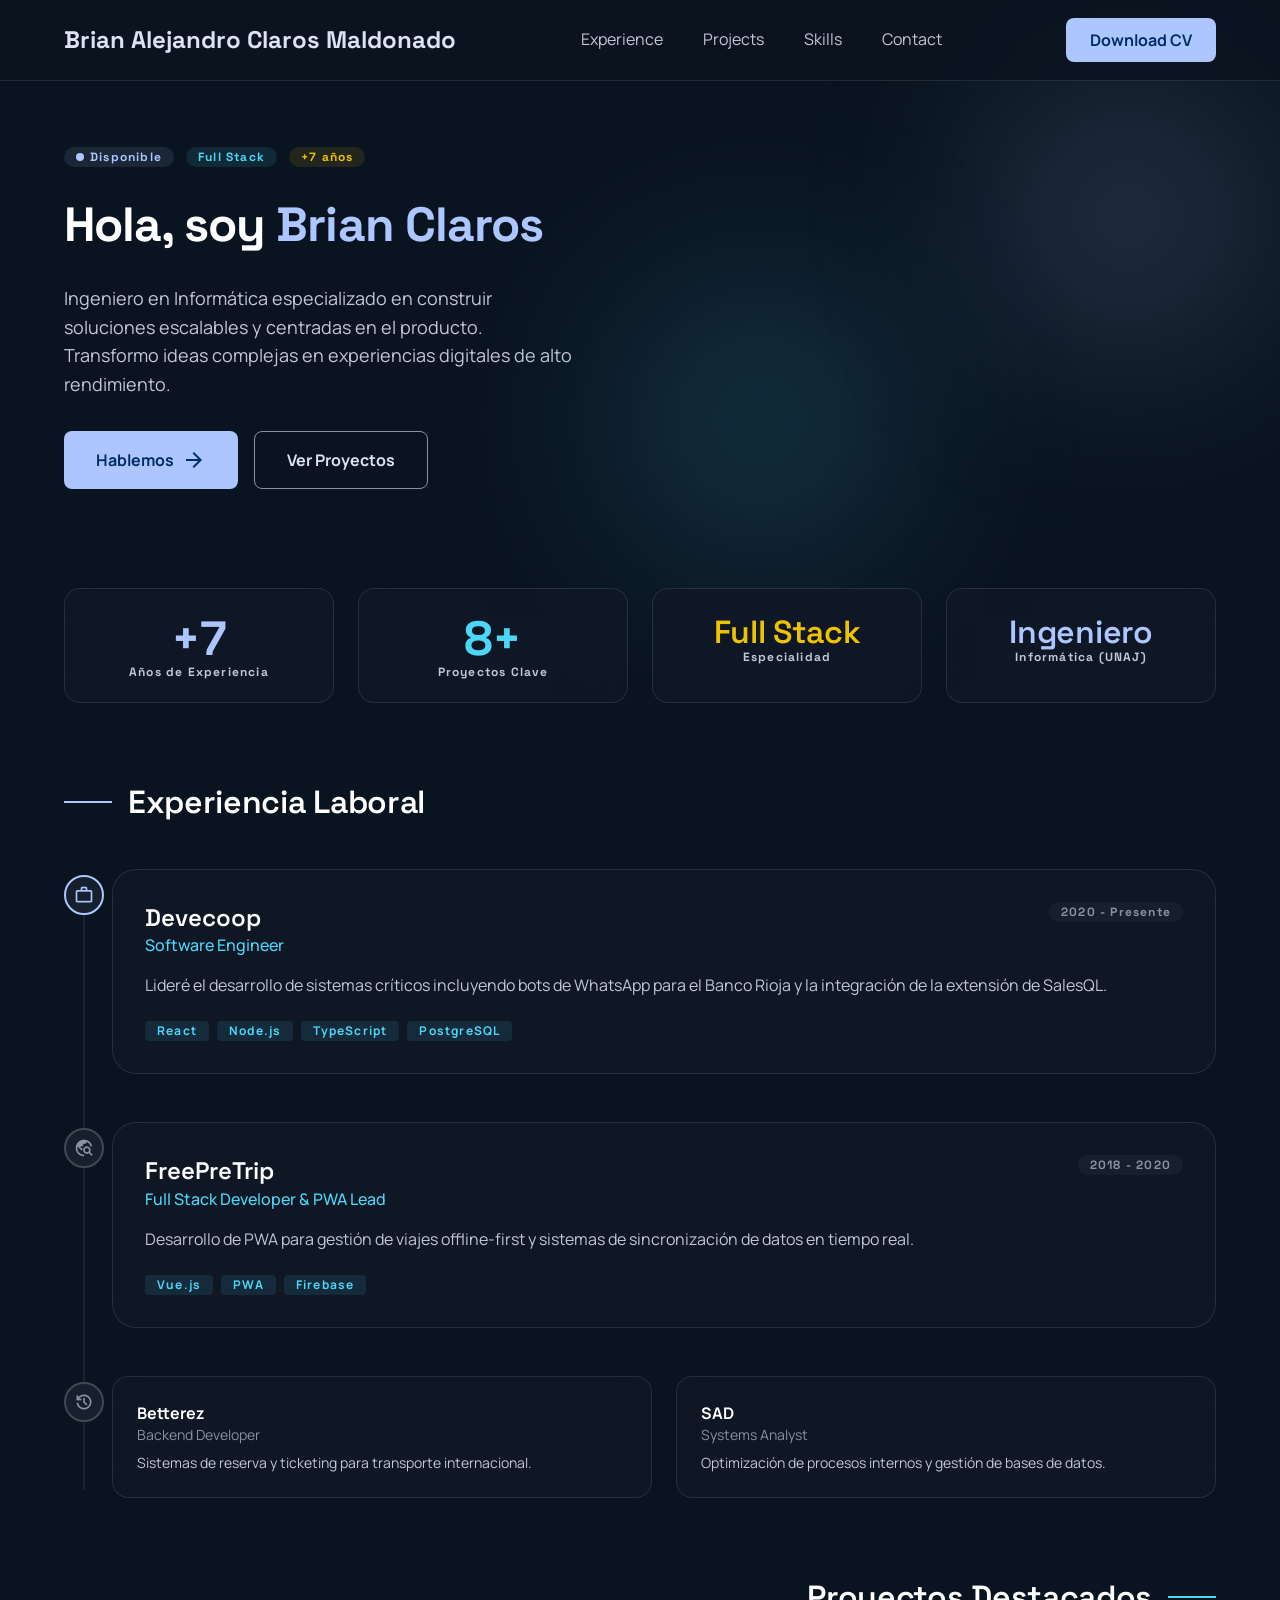
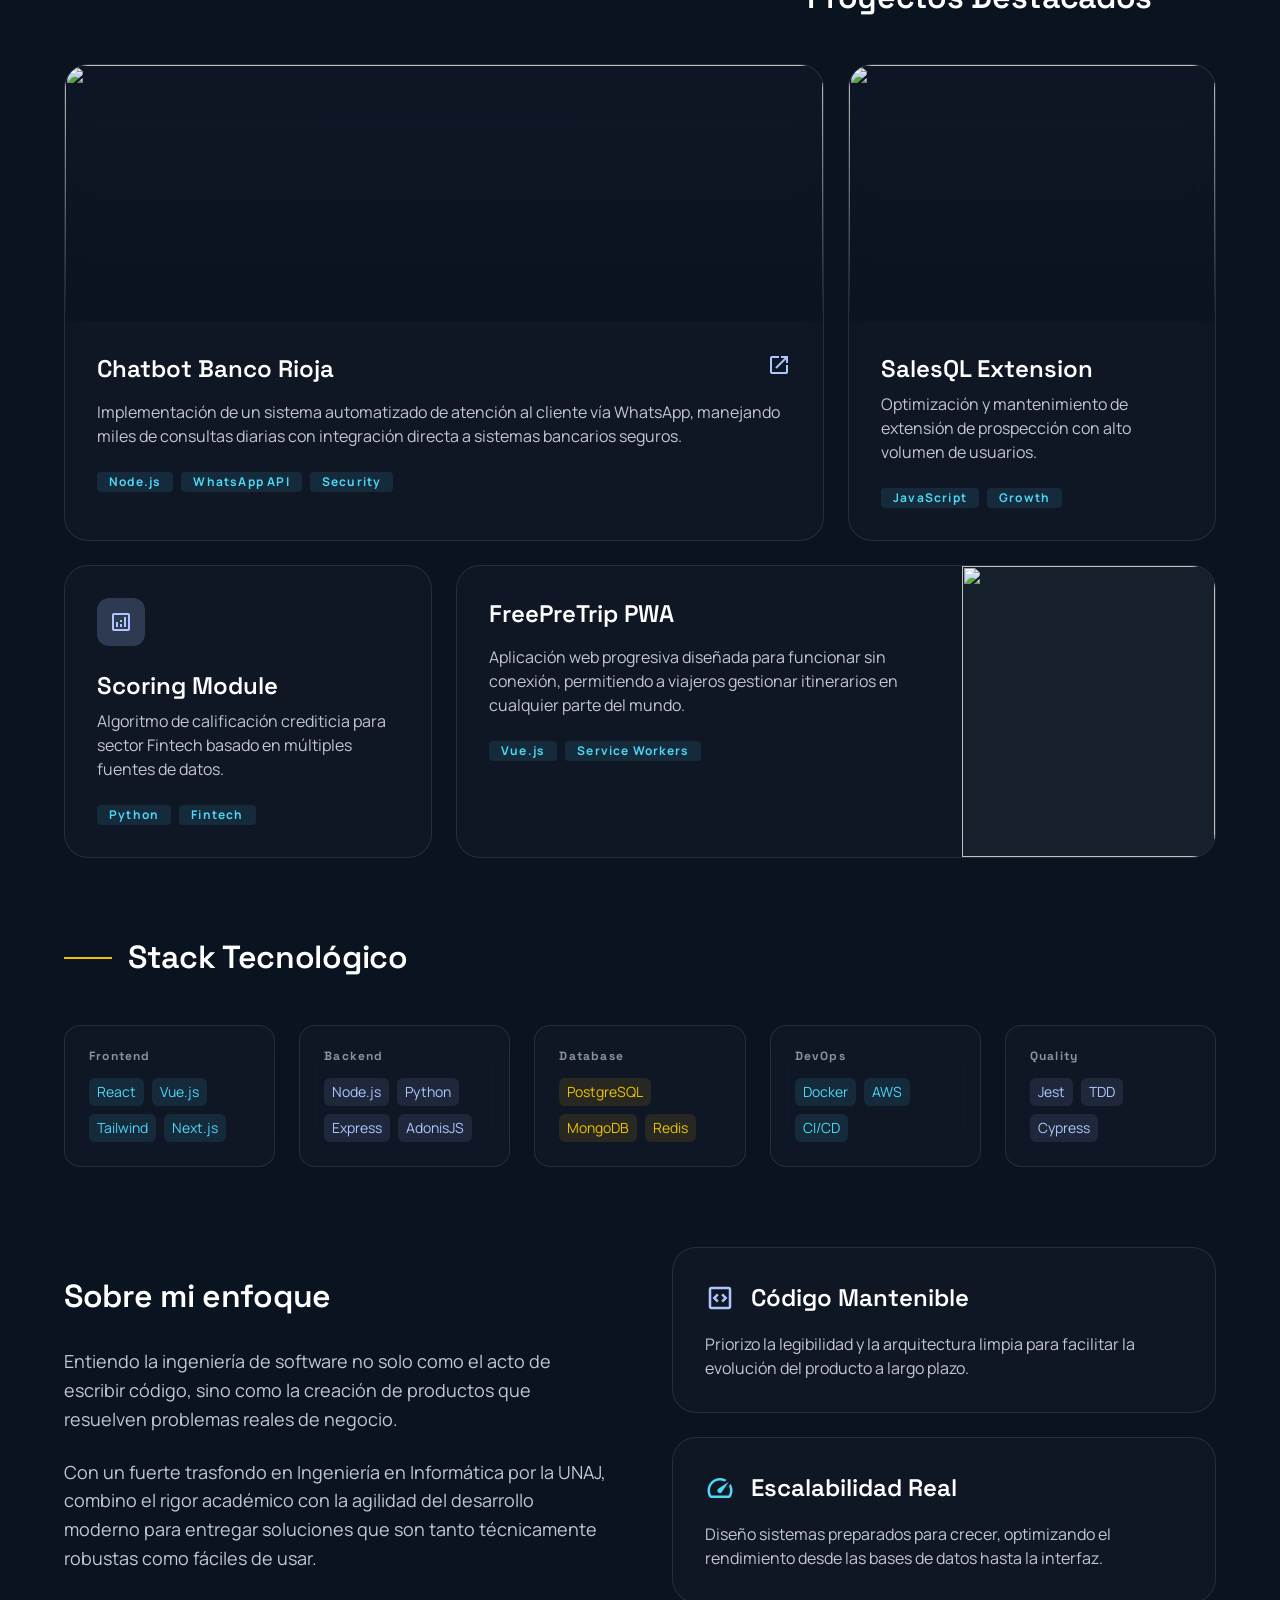
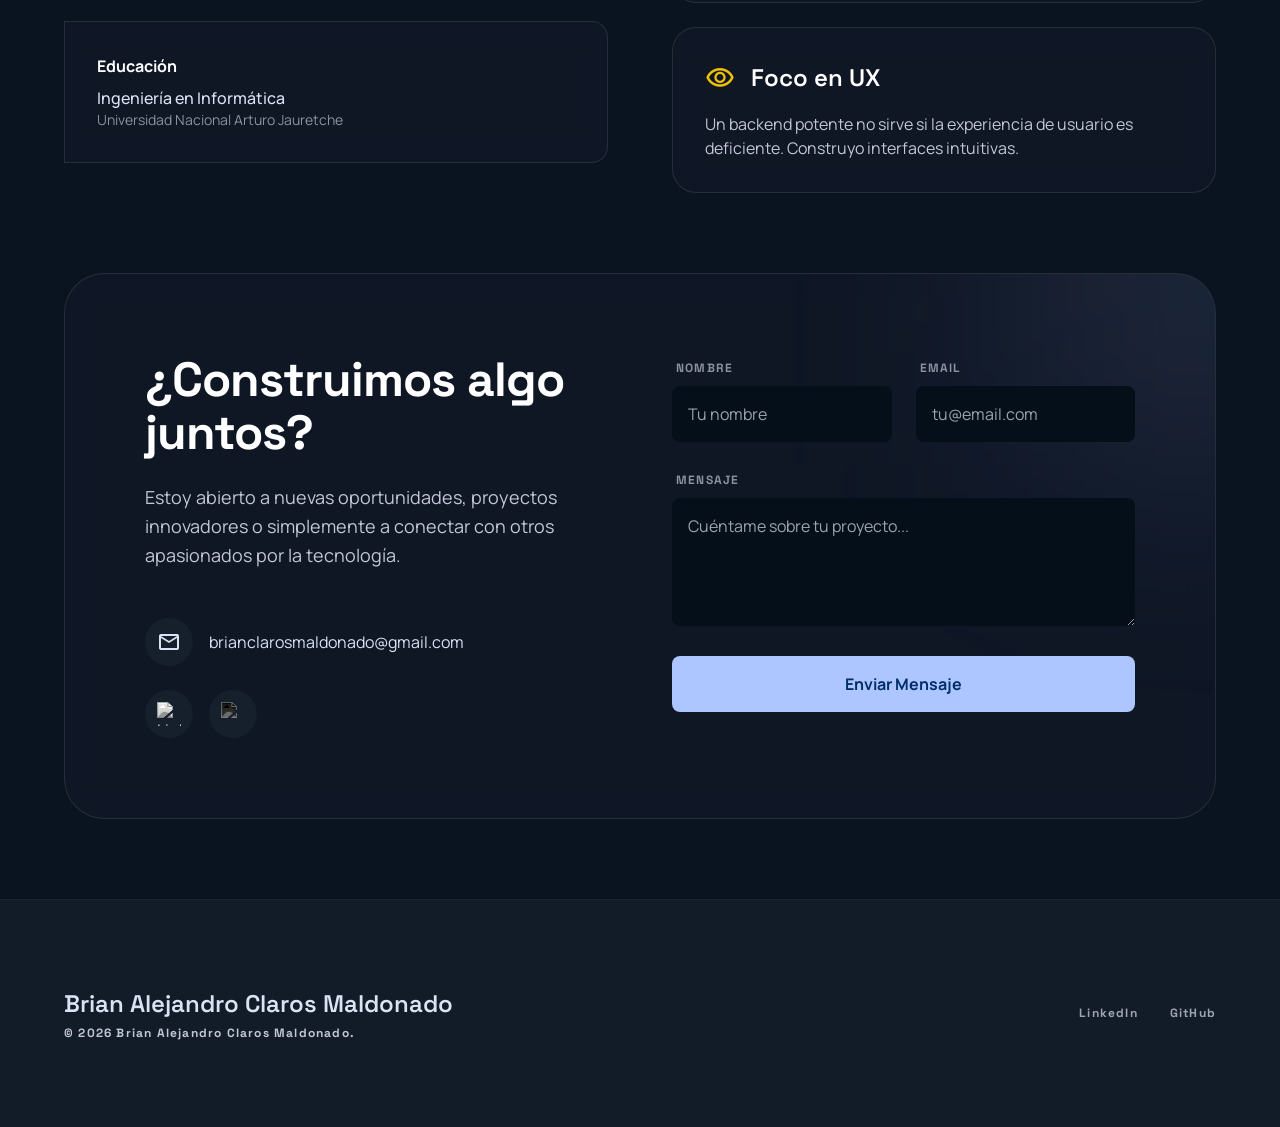
==== index.html @ 3aef1ed6 "Arreglo para animacion" ====
<!DOCTYPE html>

<html class="dark" lang="es">

<head>
  <meta charset="utf-8" />
  <meta content="width=device-width, initial-scale=1.0" name="viewport" />
  <title>Brian Alejandro Claros Maldonado | Full Stack Developer</title>
  <link
    href="https://fonts.googleapis.com/css2?family=Manrope:wght@400;500;600&amp;family=Space+Grotesk:wght@600;700&amp;family=Material+Symbols+Outlined:wght,FILL@100..700,0..1&amp;display=swap"
    rel="stylesheet" />
  <link
    href="https://fonts.googleapis.com/css2?family=Material+Symbols+Outlined:wght,FILL@100..700,0..1&amp;display=swap"
    rel="stylesheet" />
  <link rel="icon" href="assets/favicon.svg" type="image/svg+xml" />
  <link href="assets/css/main.css" rel="stylesheet" />
  <script src="https://cdnjs.cloudflare.com/ajax/libs/lottie-web/5.12.2/lottie.min.js"></script>
</head>

<body class="text-on-surface font-body-md selection:bg-primary-container selection:text-on-primary-container">
  <!-- Navbar -->
  <nav
    class="fixed top-0 w-full z-50 bg-surface/80 dark:bg-surface/80 backdrop-blur-xl border-b border-white/10 shadow-sm">
    <div class="flex justify-between items-center max-w-container-max mx-auto px-gutter h-20">
      <span class="font-h3 text-h3 font-bold text-on-surface">Brian Alejandro Claros Maldonado</span>
      <div class="hidden md:flex items-center gap-base">
        <a class="px-4 py-2 font-body-md text-body-md text-on-surface-variant hover:text-primary transition-colors hover:bg-primary/10 rounded-lg"
          href="#experience">Experience</a>
        <a class="px-4 py-2 font-body-md text-body-md text-on-surface-variant hover:text-primary transition-colors hover:bg-primary/10 rounded-lg"
          href="#projects">Projects</a>
        <a class="px-4 py-2 font-body-md text-body-md text-on-surface-variant hover:text-primary transition-colors hover:bg-primary/10 rounded-lg"
          href="#skills">Skills</a>
        <a class="px-4 py-2 font-body-md text-body-md text-on-surface-variant hover:text-primary transition-colors hover:bg-primary/10 rounded-lg"
          href="#contact">Contact</a>
      </div>
      <div class="flex items-center gap-4">
        <a
          class="bg-primary text-on-primary px-6 py-2.5 rounded-lg font-bold hover:shadow-[0_0_20px_rgba(173,198,255,0.4)] active:scale-95 transition-all"
          href="CV_Brian.pdf" download="CV_Brian.pdf">Download
          CV</a>
      </div>
    </div>
  </nav>
  <main class="pt-32">
    <!-- Hero Section -->
    <section
      class="max-w-container-max mx-auto px-gutter grid grid-cols-1 md:grid-cols-2 gap-16 items-center mb-section-padding">
      <div class="space-y-8">
        <div class="flex flex-wrap gap-3">
          <span
            class="bg-primary/10 text-primary px-3 py-1 rounded-full text-label-caps font-label-caps flex items-center gap-1.5">
            <span class="w-2 h-2 rounded-full bg-primary animate-pulse"></span>
            Disponible
          </span>
          <span class="bg-secondary/10 text-secondary px-3 py-1 rounded-full text-label-caps font-label-caps">Full
            Stack</span>
          <span class="bg-tertiary/10 text-tertiary px-3 py-1 rounded-full text-label-caps font-label-caps">+7
            años</span>
        </div>
        <h1 class="font-h1 text-h1 text-white">Hola, soy <span class="text-primary">Brian Claros</span></h1>
        <p class="text-body-lg text-on-surface-variant max-w-lg">
          Ingeniero en Informática especializado en construir soluciones escalables y centradas en el producto.
          Transformo ideas complejas en experiencias digitales de alto rendimiento.
        </p>
        <div class="flex flex-wrap gap-4">
          <a
            class="bg-primary text-on-primary px-8 py-4 rounded-lg font-bold flex items-center gap-2 hover:shadow-[0_0_25px_rgba(173,198,255,0.3)] transition-all"
            href="#contact">
            Hablemos
            <span class="material-symbols-outlined" data-icon="arrow_forward">arrow_forward</span>
          </a>
          <a
            class="border border-outline text-on-surface px-8 py-4 rounded-lg font-bold hover:bg-surface-container transition-all"
            href="#projects">
            Ver Proyectos
          </a>
        </div>
      </div>
      <div class="relative">
        <div class="absolute -top-10 -right-10 w-64 h-64 bg-primary/20 blur-[100px] rounded-full"></div>
        <div class="absolute -bottom-10 -left-10 w-64 h-64 bg-secondary/20 blur-[100px] rounded-full"></div>
        <div style="min-height: 380px;">
          <div id="lottie-container" class="w-full h-full p-6"></div>
        </div>
      </div>
    </section>
    <!-- Quick Metrics -->
    <section class="max-w-container-max mx-auto px-gutter mb-section-padding">
      <div class="grid grid-cols-2 md:grid-cols-4 gap-gutter">
        <div class="glass-card p-6 rounded-2xl text-center group hover:border-primary/50 transition-all">
          <p class="text-h1 font-h1 text-primary group-hover:scale-110 transition-transform">+7</p>
          <p class="text-label-caps font-label-caps text-on-surface-variant">Años de Experiencia</p>
        </div>
        <div class="glass-card p-6 rounded-2xl text-center group hover:border-secondary/50 transition-all">
          <p class="text-h1 font-h1 text-secondary group-hover:scale-110 transition-transform">8+</p>
          <p class="text-label-caps font-label-caps text-on-surface-variant">Proyectos Clave</p>
        </div>
        <div class="glass-card p-6 rounded-2xl text-center group hover:border-tertiary/50 transition-all">
          <p class="text-h2 font-h2 text-tertiary group-hover:scale-110 transition-transform">Full Stack</p>
          <p class="text-label-caps font-label-caps text-on-surface-variant">Especialidad</p>
        </div>
        <div class="glass-card p-6 rounded-2xl text-center group hover:border-primary/50 transition-all">
          <p class="text-h2 font-h2 text-primary group-hover:scale-110 transition-transform">Ingeniero</p>
          <p class="text-label-caps font-label-caps text-on-surface-variant">Informática (UNAJ)</p>
        </div>
      </div>
    </section>
    <!-- Experience -->
    <section class="max-w-container-max mx-auto px-gutter mb-section-padding" id="experience">
      <h2 class="font-h2 text-h2 text-white mb-12 flex items-center gap-4">
        <span class="w-12 h-0.5 bg-primary"></span> Experiencia Laboral
      </h2>
      <div
        class="space-y-12 relative before:content-[''] before:absolute before:left-[19px] before:top-2 before:bottom-2 before:w-[2px] before:bg-outline-variant/30">
        <!-- Devecoop -->
        <div class="relative pl-12">
          <div
            class="absolute left-0 top-1.5 w-[40px] h-[40px] rounded-full bg-surface-container flex items-center justify-center border-2 border-primary z-10">
            <span class="material-symbols-outlined text-primary text-xl" data-icon="work">work</span>
          </div>
          <div class="glass-card p-card-padding rounded-3xl">
            <div class="flex flex-col md:flex-row md:justify-between mb-4 gap-2">
              <div>
                <h3 class="font-h3 text-h3 text-white">Devecoop</h3>
                <p class="text-secondary font-medium">Software Engineer</p>
              </div>
              <span
                class="text-label-caps font-label-caps text-outline bg-surface-container px-3 py-1 rounded-full h-fit">2020
                - Presente</span>
            </div>
            <p class="text-on-surface-variant mb-6">Lideré el desarrollo de sistemas críticos incluyendo bots de
              WhatsApp para el Banco Rioja y la integración de la extensión de SalesQL.</p>
            <div class="flex flex-wrap gap-2">
              <span class="bg-secondary/10 text-secondary text-label-caps px-3 py-1 rounded">React</span>
              <span class="bg-secondary/10 text-secondary text-label-caps px-3 py-1 rounded">Node.js</span>
              <span class="bg-secondary/10 text-secondary text-label-caps px-3 py-1 rounded">TypeScript</span>
              <span class="bg-secondary/10 text-secondary text-label-caps px-3 py-1 rounded">PostgreSQL</span>
            </div>
          </div>
        </div>
        <!-- FreePreTrip -->
        <div class="relative pl-12">
          <div
            class="absolute left-0 top-1.5 w-[40px] h-[40px] rounded-full bg-surface-container flex items-center justify-center border-2 border-outline-variant z-10">
            <span class="material-symbols-outlined text-outline text-xl"
              data-icon="travel_explore">travel_explore</span>
          </div>
          <div class="glass-card p-card-padding rounded-3xl">
            <div class="flex flex-col md:flex-row md:justify-between mb-4 gap-2">
              <div>
                <h3 class="font-h3 text-h3 text-white">FreePreTrip</h3>
                <p class="text-secondary font-medium">Full Stack Developer &amp; PWA Lead</p>
              </div>
              <span
                class="text-label-caps font-label-caps text-outline bg-surface-container px-3 py-1 rounded-full h-fit">2018
                - 2020</span>
            </div>
            <p class="text-on-surface-variant mb-6">Desarrollo de PWA para gestión de viajes offline-first y sistemas de
              sincronización de datos en tiempo real.</p>
            <div class="flex flex-wrap gap-2">
              <span class="bg-secondary/10 text-secondary text-label-caps px-3 py-1 rounded">Vue.js</span>
              <span class="bg-secondary/10 text-secondary text-label-caps px-3 py-1 rounded">PWA</span>
              <span class="bg-secondary/10 text-secondary text-label-caps px-3 py-1 rounded">Firebase</span>
            </div>
          </div>
        </div>
        <!-- Others -->
        <div class="relative pl-12">
          <div
            class="absolute left-0 top-1.5 w-[40px] h-[40px] rounded-full bg-surface-container flex items-center justify-center border-2 border-outline-variant z-10">
            <span class="material-symbols-outlined text-outline text-xl" data-icon="history">history</span>
          </div>
          <div class="grid grid-cols-1 md:grid-cols-2 gap-6">
            <div class="glass-card p-6 rounded-2xl">
              <h4 class="font-bold text-white">Betterez</h4>
              <p class="text-outline text-sm mb-2">Backend Developer</p>
              <p class="text-sm text-on-surface-variant">Sistemas de reserva y ticketing para transporte internacional.
              </p>
            </div>
            <div class="glass-card p-6 rounded-2xl">
              <h4 class="font-bold text-white">SAD</h4>
              <p class="text-outline text-sm mb-2">Systems Analyst</p>
              <p class="text-sm text-on-surface-variant">Optimización de procesos internos y gestión de bases de datos.
              </p>
            </div>
          </div>
        </div>
      </div>
    </section>
    <!-- Projects (Bento Grid) -->
    <section class="max-w-container-max mx-auto px-gutter mb-section-padding" id="projects">
      <h2 class="font-h2 text-h2 text-white mb-12 text-right flex items-center justify-end gap-4">
        Proyectos Destacados <span class="w-12 h-0.5 bg-secondary"></span>
      </h2>
      <div class="grid grid-cols-1 md:grid-cols-12 gap-gutter">
        <!-- Project 1: Chatbot -->
        <div class="md:col-span-8 glass-card rounded-3xl overflow-hidden group">
          <div class="h-64 overflow-hidden relative">
            <img class="w-full h-full object-cover group-hover:scale-105 transition-transform duration-500"
              data-alt="A futuristic and sleek digital workspace showcasing a large, glowing blue chatbot interface with minimalist message bubbles. The setting is a dark, high-tech command center with soft neon cyan accents and glass surfaces that reflect digital data streams. The lighting is low-key, emphasizing a modern, technical atmosphere that feels professional and advanced."
              src="https://lh3.googleusercontent.com/aida-public/[base64]" />
            <div class="absolute inset-0 bg-gradient-to-t from-background to-transparent"></div>
          </div>
          <div class="p-card-padding">
            <div class="flex justify-between items-start mb-4">
              <h3 class="font-h3 text-h3 text-white">Chatbot Banco Rioja</h3>
              <span class="material-symbols-outlined text-primary" data-icon="open_in_new">open_in_new</span>
            </div>
            <p class="text-on-surface-variant mb-6">Implementación de un sistema automatizado de atención al cliente vía
              WhatsApp, manejando miles de consultas diarias con integración directa a sistemas bancarios seguros.</p>
            <div class="flex gap-2">
              <span class="bg-secondary/10 text-secondary text-label-caps px-3 py-1 rounded">Node.js</span>
              <span class="bg-secondary/10 text-secondary text-label-caps px-3 py-1 rounded">WhatsApp API</span>
              <span class="bg-secondary/10 text-secondary text-label-caps px-3 py-1 rounded">Security</span>
            </div>
          </div>
        </div>
        <!-- Project 2: SalesQL -->
        <div class="md:col-span-4 glass-card rounded-3xl overflow-hidden group">
          <div class="h-64 overflow-hidden relative">
            <img class="w-full h-full object-cover group-hover:scale-105 transition-transform duration-500"
              data-alt="Close-up macro shot of a sophisticated browser extension UI featuring dark glass panels and vibrant cyan typography. Data visualizations and analytics graphs are floating in a layered composition against a deep slate background. The style is technical and crisp, with precise 1px glowing borders around active UI elements, evoking a sense of data mastery."
              src="https://lh3.googleusercontent.com/aida-public/[base64]" />
            <div class="absolute inset-0 bg-gradient-to-t from-background to-transparent"></div>
          </div>
          <div class="p-card-padding">
            <h3 class="font-h3 text-h3 text-white mb-2">SalesQL Extension</h3>
            <p class="text-on-surface-variant mb-6">Optimización y mantenimiento de extensión de prospección con alto
              volumen de usuarios.</p>
            <div class="flex gap-2">
              <span class="bg-secondary/10 text-secondary text-label-caps px-3 py-1 rounded">JavaScript</span>
              <span class="bg-secondary/10 text-secondary text-label-caps px-3 py-1 rounded">Growth</span>
            </div>
          </div>
        </div>
        <!-- Project 3: Scoring -->
        <div class="md:col-span-4 glass-card rounded-3xl overflow-hidden group">
          <div class="p-card-padding">
            <div class="w-12 h-12 bg-primary/20 rounded-xl flex items-center justify-center mb-6">
              <span class="material-symbols-outlined text-primary" data-icon="analytics">analytics</span>
            </div>
            <h3 class="font-h3 text-h3 text-white mb-2">Scoring Module</h3>
            <p class="text-on-surface-variant mb-6">Algoritmo de calificación crediticia para sector Fintech basado en
              múltiples fuentes de datos.</p>
            <div class="flex gap-2">
              <span class="bg-secondary/10 text-secondary text-label-caps px-3 py-1 rounded">Python</span>
              <span class="bg-secondary/10 text-secondary text-label-caps px-3 py-1 rounded">Fintech</span>
            </div>
          </div>
        </div>
        <!-- Project 4: FreePreTrip PWA -->
        <div class="md:col-span-8 glass-card rounded-3xl overflow-hidden group">
          <div class="flex flex-col md:flex-row h-full">
            <div class="p-card-padding flex-1">
              <h3 class="font-h3 text-h3 text-white mb-4">FreePreTrip PWA</h3>
              <p class="text-on-surface-variant mb-6">Aplicación web progresiva diseñada para funcionar sin conexión,
                permitiendo a viajeros gestionar itinerarios en cualquier parte del mundo.</p>
              <div class="flex gap-2">
                <span class="bg-secondary/10 text-secondary text-label-caps px-3 py-1 rounded">Vue.js</span>
                <span class="bg-secondary/10 text-secondary text-label-caps px-3 py-1 rounded">Service Workers</span>
              </div>
            </div>
            <div class="w-full md:w-1/3 bg-surface-container relative">
              <img class="w-full h-full object-cover"
                data-alt="A premium, dark-themed smartphone mock-up displaying a sophisticated travel application interface. The screen shows detailed flight itineraries and map data with glowing cyan paths. The background is a blurred airport lounge at dusk, with soft ambient blue and orange lights reflecting off dark granite floors. The overall aesthetic is minimalist, sleek, and travel-oriented."
                src="https://lh3.googleusercontent.com/aida-public/[base64]" />
            </div>
          </div>
        </div>
      </div>
    </section>
    <!-- Skills -->
    <section class="max-w-container-max mx-auto px-gutter mb-section-padding" id="skills">
      <h2 class="font-h2 text-h2 text-white mb-12 flex items-center gap-4">
        <span class="w-12 h-0.5 bg-tertiary"></span> Stack Tecnológico
      </h2>
      <div class="grid grid-cols-1 md:grid-cols-3 lg:grid-cols-5 gap-6">
        <!-- Frontend -->
        <div class="glass-card p-6 rounded-2xl hover:border-secondary/30 transition-all">
          <h4 class="text-label-caps font-label-caps text-outline mb-4">Frontend</h4>
          <div class="flex flex-wrap gap-2">
            <span class="bg-secondary/10 text-secondary text-sm px-2 py-1 rounded-md">React</span>
            <span class="bg-secondary/10 text-secondary text-sm px-2 py-1 rounded-md">Vue.js</span>
            <span class="bg-secondary/10 text-secondary text-sm px-2 py-1 rounded-md">Tailwind</span>
            <span class="bg-secondary/10 text-secondary text-sm px-2 py-1 rounded-md">Next.js</span>
          </div>
        </div>
        <!-- Backend -->
        <div class="glass-card p-6 rounded-2xl hover:border-primary/30 transition-all">
          <h4 class="text-label-caps font-label-caps text-outline mb-4">Backend</h4>
          <div class="flex flex-wrap gap-2">
            <span class="bg-primary/10 text-primary text-sm px-2 py-1 rounded-md">Node.js</span>
            <span class="bg-primary/10 text-primary text-sm px-2 py-1 rounded-md">Python</span>
            <span class="bg-primary/10 text-primary text-sm px-2 py-1 rounded-md">Express</span>
            <span class="bg-primary/10 text-primary text-sm px-2 py-1 rounded-md">AdonisJS</span>
          </div>
        </div>
        <!-- DB -->
        <div class="glass-card p-6 rounded-2xl hover:border-tertiary/30 transition-all">
          <h4 class="text-label-caps font-label-caps text-outline mb-4">Database</h4>
          <div class="flex flex-wrap gap-2">
            <span class="bg-tertiary/10 text-tertiary text-sm px-2 py-1 rounded-md">PostgreSQL</span>
            <span class="bg-tertiary/10 text-tertiary text-sm px-2 py-1 rounded-md">MongoDB</span>
            <span class="bg-tertiary/10 text-tertiary text-sm px-2 py-1 rounded-md">Redis</span>
          </div>
        </div>
        <!-- DevOps -->
        <div class="glass-card p-6 rounded-2xl hover:border-secondary/30 transition-all">
          <h4 class="text-label-caps font-label-caps text-outline mb-4">DevOps</h4>
          <div class="flex flex-wrap gap-2">
            <span class="bg-secondary/10 text-secondary text-sm px-2 py-1 rounded-md">Docker</span>
            <span class="bg-secondary/10 text-secondary text-sm px-2 py-1 rounded-md">AWS</span>
            <span class="bg-secondary/10 text-secondary text-sm px-2 py-1 rounded-md">CI/CD</span>
          </div>
        </div>
        <!-- Quality -->
        <div class="glass-card p-6 rounded-2xl hover:border-primary/30 transition-all">
          <h4 class="text-label-caps font-label-caps text-outline mb-4">Quality</h4>
          <div class="flex flex-wrap gap-2">
            <span class="bg-primary/10 text-primary text-sm px-2 py-1 rounded-md">Jest</span>
            <span class="bg-primary/10 text-primary text-sm px-2 py-1 rounded-md">TDD</span>
            <span class="bg-primary/10 text-primary text-sm px-2 py-1 rounded-md">Cypress</span>
          </div>
        </div>
      </div>
    </section>
    <!-- About & Values -->
    <section class="max-w-container-max mx-auto px-gutter mb-section-padding">
      <div class="grid grid-cols-1 md:grid-cols-2 gap-16 items-center">
        <div>
          <h2 class="font-h2 text-h2 text-white mb-8">Sobre mi enfoque</h2>
          <p class="text-body-lg text-on-surface-variant mb-6">
            Entiendo la ingeniería de software no solo como el acto de escribir código, sino como la creación de
            productos que resuelven problemas reales de negocio.
          </p>
          <p class="text-body-lg text-on-surface-variant">
            Con un fuerte trasfondo en Ingeniería en Informática por la UNAJ, combino el rigor académico con la agilidad
            del desarrollo moderno para entregar soluciones que son tanto técnicamente robustas como fáciles de usar.
          </p>
          <div class="mt-12 p-8 glass-card border-l-4 border-primary rounded-r-2xl">
            <h4 class="font-bold text-white mb-2">Educación</h4>
            <p class="text-on-surface font-medium">Ingeniería en Informática</p>
            <p class="text-outline text-sm">Universidad Nacional Arturo Jauretche</p>
          </div>
        </div>
        <div class="space-y-6">
          <div class="glass-card p-8 rounded-3xl group hover:bg-primary/5 transition-all">
            <div class="flex items-center gap-4 mb-4">
              <span class="material-symbols-outlined text-primary text-3xl" data-icon="code_blocks">code_blocks</span>
              <h4 class="font-h3 text-h3 text-white">Código Mantenible</h4>
            </div>
            <p class="text-on-surface-variant">Priorizo la legibilidad y la arquitectura limpia para facilitar la
              evolución del producto a largo plazo.</p>
          </div>
          <div class="glass-card p-8 rounded-3xl group hover:bg-secondary/5 transition-all">
            <div class="flex items-center gap-4 mb-4">
              <span class="material-symbols-outlined text-secondary text-3xl" data-icon="speed">speed</span>
              <h4 class="font-h3 text-h3 text-white">Escalabilidad Real</h4>
            </div>
            <p class="text-on-surface-variant">Diseño sistemas preparados para crecer, optimizando el rendimiento desde
              las bases de datos hasta la interfaz.</p>
          </div>
          <div class="glass-card p-8 rounded-3xl group hover:bg-tertiary/5 transition-all">
            <div class="flex items-center gap-4 mb-4">
              <span class="material-symbols-outlined text-tertiary text-3xl" data-icon="visibility">visibility</span>
              <h4 class="font-h3 text-h3 text-white">Foco en UX</h4>
            </div>
            <p class="text-on-surface-variant">Un backend potente no sirve si la experiencia de usuario es deficiente.
              Construyo interfaces intuitivas.</p>
          </div>
        </div>
      </div>
    </section>
    <!-- Contact Section -->
    <section class="max-w-container-max mx-auto px-gutter mb-section-padding" id="contact">
      <div class="glass-card rounded-[40px] p-12 md:p-20 relative overflow-hidden">
        <div class="absolute top-0 right-0 w-96 h-96 bg-primary/10 blur-[120px] -mr-48 -mt-48"></div>
        <div class="grid grid-cols-1 md:grid-cols-2 gap-16 relative z-10">
          <div>
            <h2 class="font-h1 text-h1 text-white mb-6">¿Construimos algo juntos?</h2>
            <p class="text-body-lg text-on-surface-variant mb-12">
              Estoy abierto a nuevas oportunidades, proyectos innovadores o simplemente a conectar con otros apasionados
              por la tecnología.
            </p>
            <div class="space-y-6">
              <a class="flex items-center gap-4 text-on-surface hover:text-primary transition-colors" href="#">
                <span class="w-12 h-12 bg-surface-container rounded-full flex items-center justify-center">
                  <span class="material-symbols-outlined" data-icon="mail">mail</span>
                </span>
                brianclarosmaldonado@gmail.com
              </a>
              <div class="flex gap-4">
                <a class="w-12 h-12 bg-surface-container rounded-full flex items-center justify-center hover:bg-primary/20 transition-all"
                  href="#">
                  <img alt="LinkedIn" class="w-6 h-6 grayscale hover:grayscale-0"
                    src="https://lh3.googleusercontent.com/aida-public/[base64]" />
                </a>
                <a class="w-12 h-12 bg-surface-container rounded-full flex items-center justify-center hover:bg-primary/20 transition-all"
                  href="#">
                  <img alt="GitHub" class="w-6 h-6 grayscale hover:grayscale-0 invert"
                    src="https://lh3.googleusercontent.com/aida-public/[base64]" />
                </a>
              </div>
            </div>
          </div>
          <form id="contact-form" class="space-y-6" action="https://formspree.io/f/xnjwvqko" method="POST">
            <div class="grid grid-cols-1 md:grid-cols-2 gap-6">
              <div class="space-y-2">
                <label class="font-label-caps text-label-caps text-outline px-1">NOMBRE</label>
                <input name="name" required
                  class="w-full bg-surface-container-lowest border-outline-variant/30 rounded-lg p-4 text-on-surface focus:ring-2 focus:ring-primary focus:border-transparent transition-all outline-none"
                  placeholder="Tu nombre" type="text" />
              </div>
              <div class="space-y-2">
                <label class="font-label-caps text-label-caps text-outline px-1">EMAIL</label>
                <input name="email" required
                  class="w-full bg-surface-container-lowest border-outline-variant/30 rounded-lg p-4 text-on-surface focus:ring-2 focus:ring-primary focus:border-transparent transition-all outline-none"
                  placeholder="tu@email.com" type="email" />
              </div>
            </div>
            <div class="space-y-2">
              <label class="font-label-caps text-label-caps text-outline px-1">MENSAJE</label>
              <textarea name="message" required
                class="w-full bg-surface-container-lowest border-outline-variant/30 rounded-lg p-4 text-on-surface focus:ring-2 focus:ring-primary focus:border-transparent transition-all outline-none"
                placeholder="Cuéntame sobre tu proyecto..." rows="4"></textarea>
            </div>
            <input type="hidden" name="subject" value="Nuevo mensaje desde portfolio" />
            <input type="text" name="_gotcha" style="display:none" />
            <div id="form-status" class="hidden text-sm font-medium"></div>
            <button type="submit"
              class="w-full bg-primary text-on-primary py-4 rounded-lg font-bold hover:shadow-[0_0_25px_rgba(173,198,255,0.3)] transition-all">
              Enviar Mensaje
            </button>
          </form>
        </div>
      </div>
    </section>
  </main>
  <!-- Footer -->
  <footer class="w-full py-base bg-surface-container-low border-t border-outline-variant/20">
    <div
      class="flex flex-col md:flex-row justify-between items-center max-w-container-max mx-auto px-gutter py-section-padding">
      <div class="mb-8 md:mb-0">
        <span class="font-h3 text-h3 text-on-surface block mb-2">Brian Alejandro Claros Maldonado</span>
        <p class="font-label-caps text-label-caps text-on-surface-variant">© 2026 Brian Alejandro Claros Maldonado.</p>
      </div>
      <div class="flex gap-8">
        <a class="font-label-caps text-label-caps text-on-surface-variant hover:text-secondary transition-colors opacity-80 hover:opacity-100"
          href="https://www.linkedin.com/in/brian-alejandro-claros-maldonado/">LinkedIn</a>
        <a class="font-label-caps text-label-caps text-on-surface-variant hover:text-secondary transition-colors opacity-80 hover:opacity-100"
          href="https://github.com/BrianClaros">GitHub</a>
      </div>
    </div>
  </footer>
  <script src="assets/js/lottie-config.js" defer></script>
  <script>
    (function () {
      const form = document.getElementById('contact-form');
      const status = document.getElementById('form-status');
      if (!form) return;
      form.addEventListener('submit', async function (e) {
        e.preventDefault();
        status.classList.remove('hidden');
        status.textContent = 'Enviando...';
        status.classList.remove('text-red-500','text-green-500');
        try {
          const endpoint = form.action;
          const data = new FormData(form);
          const res = await fetch(endpoint, {
            method: 'POST',
            body: data,
            headers: { 'Accept': 'application/json' }
          });
          if (res.ok) {
            status.classList.add('text-green-500');
            status.textContent = 'Gracias — tu mensaje fue enviado.';
            form.reset();
          } else {
            let msg = 'Error al enviar el formulario.';
            try { const json = await res.json(); if (json && json.error) msg = json.error; } catch (err) {}
            status.classList.add('text-red-500');
            status.textContent = msg;
          }
        } catch (err) {
          status.classList.add('text-red-500');
          status.textContent = 'Error de red. Intenta nuevamente.';
        }
      });
    })();
  </script>
</body>

</html>
---- assets/css/main.css ----
*,:after,:before{--tw-border-spacing-x:0;--tw-border-spacing-y:0;--tw-translate-x:0;--tw-translate-y:0;--tw-rotate:0;--tw-skew-x:0;--tw-skew-y:0;--tw-scale-x:1;--tw-scale-y:1;--tw-pan-x: ;--tw-pan-y: ;--tw-pinch-zoom: ;--tw-scroll-snap-strictness:proximity;--tw-gradient-from-position: ;--tw-gradient-via-position: ;--tw-gradient-to-position: ;--tw-ordinal: ;--tw-slashed-zero: ;--tw-numeric-figure: ;--tw-numeric-spacing: ;--tw-numeric-fraction: ;--tw-ring-inset: ;--tw-ring-offset-width:0px;--tw-ring-offset-color:#fff;--tw-ring-color:rgba(59,130,246,.5);--tw-ring-offset-shadow:0 0 #0000;--tw-ring-shadow:0 0 #0000;--tw-shadow:0 0 #0000;--tw-shadow-colored:0 0 #0000;--tw-blur: ;--tw-brightness: ;--tw-contrast: ;--tw-grayscale: ;--tw-hue-rotate: ;--tw-invert: ;--tw-saturate: ;--tw-sepia: ;--tw-drop-shadow: ;--tw-backdrop-blur: ;--tw-backdrop-brightness: ;--tw-backdrop-contrast: ;--tw-backdrop-grayscale: ;--tw-backdrop-hue-rotate: ;--tw-backdrop-invert: ;--tw-backdrop-opacity: ;--tw-backdrop-saturate: ;--tw-backdrop-sepia: ;--tw-contain-size: ;--tw-contain-layout: ;--tw-contain-paint: ;--tw-contain-style: }::backdrop{--tw-border-spacing-x:0;--tw-border-spacing-y:0;--tw-translate-x:0;--tw-translate-y:0;--tw-rotate:0;--tw-skew-x:0;--tw-skew-y:0;--tw-scale-x:1;--tw-scale-y:1;--tw-pan-x: ;--tw-pan-y: ;--tw-pinch-zoom: ;--tw-scroll-snap-strictness:proximity;--tw-gradient-from-position: ;--tw-gradient-via-position: ;--tw-gradient-to-position: ;--tw-ordinal: ;--tw-slashed-zero: ;--tw-numeric-figure: ;--tw-numeric-spacing: ;--tw-numeric-fraction: ;--tw-ring-inset: ;--tw-ring-offset-width:0px;--tw-ring-offset-color:#fff;--tw-ring-color:rgba(59,130,246,.5);--tw-ring-offset-shadow:0 0 #0000;--tw-ring-shadow:0 0 #0000;--tw-shadow:0 0 #0000;--tw-shadow-colored:0 0 #0000;--tw-blur: ;--tw-brightness: ;--tw-contrast: ;--tw-grayscale: ;--tw-hue-rotate: ;--tw-invert: ;--tw-saturate: ;--tw-sepia: ;--tw-drop-shadow: ;--tw-backdrop-blur: ;--tw-backdrop-brightness: ;--tw-backdrop-contrast: ;--tw-backdrop-grayscale: ;--tw-backdrop-hue-rotate: ;--tw-backdrop-invert: ;--tw-backdrop-opacity: ;--tw-backdrop-saturate: ;--tw-backdrop-sepia: ;--tw-contain-size: ;--tw-contain-layout: ;--tw-contain-paint: ;--tw-contain-style: }/*! tailwindcss v3.4.19 | MIT License | https://tailwindcss.com*/*,:after,:before{box-sizing:border-box;border:0 solid #e5e7eb}:after,:before{--tw-content:""}:host,html{line-height:1.5;-webkit-text-size-adjust:100%;-moz-tab-size:4;-o-tab-size:4;tab-size:4;font-family:ui-sans-serif,system-ui,sans-serif,Apple Color Emoji,Segoe UI Emoji,Segoe UI Symbol,Noto Color Emoji;font-feature-settings:normal;font-variation-settings:normal;-webkit-tap-highlight-color:transparent}body{margin:0;line-height:inherit}hr{height:0;color:inherit;border-top-width:1px}abbr:where([title]){-webkit-text-decoration:underline dotted;text-decoration:underline dotted}h1,h2,h3,h4,h5,h6{font-size:inherit;font-weight:inherit}a{color:inherit;text-decoration:inherit}b,strong{font-weight:bolder}code,kbd,pre,samp{font-family:ui-monospace,SFMono-Regular,Menlo,Monaco,Consolas,Liberation Mono,Courier New,monospace;font-feature-settings:normal;font-variation-settings:normal;font-size:1em}small{font-size:80%}sub,sup{font-size:75%;line-height:0;position:relative;vertical-align:baseline}sub{bottom:-.25em}sup{top:-.5em}table{text-indent:0;border-color:inherit;border-collapse:collapse}button,input,optgroup,select,textarea{font-family:inherit;font-feature-settings:inherit;font-variation-settings:inherit;font-size:100%;font-weight:inherit;line-height:inherit;letter-spacing:inherit;color:inherit;margin:0;padding:0}button,select{text-transform:none}button,input:where([type=button]),input:where([type=reset]),input:where([type=submit]){-webkit-appearance:button;background-color:transparent;background-image:none}:-moz-focusring{outline:auto}:-moz-ui-invalid{box-shadow:none}progress{vertical-align:baseline}::-webkit-inner-spin-button,::-webkit-outer-spin-button{height:auto}[type=search]{-webkit-appearance:textfield;outline-offset:-2px}::-webkit-search-decoration{-webkit-appearance:none}::-webkit-file-upload-button{-webkit-appearance:button;font:inherit}summary{display:list-item}blockquote,dd,dl,figure,h1,h2,h3,h4,h5,h6,hr,p,pre{margin:0}fieldset{margin:0}fieldset,legend{padding:0}menu,ol,ul{list-style:none;margin:0;padding:0}dialog{padding:0}textarea{resize:vertical}input::-moz-placeholder,textarea::-moz-placeholder{opacity:1;color:#9ca3af}input::placeholder,textarea::placeholder{opacity:1;color:#9ca3af}[role=button],button{cursor:pointer}:disabled{cursor:default}audio,canvas,embed,iframe,img,object,svg,video{display:block;vertical-align:middle}img,video{max-width:100%;height:auto}[hidden]:where(:not([hidden=until-found])){display:none}.fixed{position:fixed}.absolute{position:absolute}.relative{position:relative}.inset-0{inset:0}.-bottom-10{bottom:-2.5rem}.-left-10{left:-2.5rem}.-right-10{right:-2.5rem}.-top-10{top:-2.5rem}.left-0{left:0}.right-0{right:0}.top-0{top:0}.top-1\.5{top:.375rem}.z-10{z-index:10}.z-50{z-index:50}.mx-auto{margin-left:auto;margin-right:auto}.-mr-48{margin-right:-12rem}.-mt-48{margin-top:-12rem}.mb-12{margin-bottom:3rem}.mb-2{margin-bottom:.5rem}.mb-4{margin-bottom:1rem}.mb-6{margin-bottom:1.5rem}.mb-8{margin-bottom:2rem}.mb-section-padding{margin-bottom:80px}.ml-4{margin-left:1rem}.mt-12{margin-top:3rem}.block{display:block}.flex{display:flex}.grid{display:grid}.hidden{display:none}.h-0\.5{height:.125rem}.h-10{height:2.5rem}.h-12{height:3rem}.h-2{height:.5rem}.h-20{height:5rem}.h-3{height:.75rem}.h-6{height:1.5rem}.h-64{height:16rem}.h-96{height:24rem}.h-\[40px\]{height:40px}.h-fit{height:-moz-fit-content;height:fit-content}.h-full{height:100%}.w-12{width:3rem}.w-2{width:.5rem}.w-3{width:.75rem}.w-6{width:1.5rem}.w-64{width:16rem}.w-96{width:24rem}.w-\[40px\]{width:40px}.w-full{width:100%}.max-w-container-max{max-width:1200px}.max-w-lg{max-width:32rem}.flex-1{flex:1 1 0%}@keyframes pulse{50%{opacity:.5}}.animate-pulse{animation:pulse 2s cubic-bezier(.4,0,.6,1) infinite}.select-none{-webkit-user-select:none;-moz-user-select:none;user-select:none}.grid-cols-1{grid-template-columns:repeat(1,minmax(0,1fr))}.grid-cols-2{grid-template-columns:repeat(2,minmax(0,1fr))}.flex-col{flex-direction:column}.flex-wrap{flex-wrap:wrap}.items-start{align-items:flex-start}.items-center{align-items:center}.justify-end{justify-content:flex-end}.justify-center{justify-content:center}.justify-between{justify-content:space-between}.gap-1\.5{gap:.375rem}.gap-16{gap:4rem}.gap-2{gap:.5rem}.gap-3{gap:.75rem}.gap-4{gap:1rem}.gap-6{gap:1.5rem}.gap-8{gap:2rem}.gap-base{gap:8px}.gap-gutter{gap:24px}.space-y-12>:not([hidden])~:not([hidden]){--tw-space-y-reverse:0;margin-top:calc(3rem*(1 - var(--tw-space-y-reverse)));margin-bottom:calc(3rem*var(--tw-space-y-reverse))}.space-y-2>:not([hidden])~:not([hidden]){--tw-space-y-reverse:0;margin-top:calc(.5rem*(1 - var(--tw-space-y-reverse)));margin-bottom:calc(.5rem*var(--tw-space-y-reverse))}.space-y-6>:not([hidden])~:not([hidden]){--tw-space-y-reverse:0;margin-top:calc(1.5rem*(1 - var(--tw-space-y-reverse)));margin-bottom:calc(1.5rem*var(--tw-space-y-reverse))}.space-y-8>:not([hidden])~:not([hidden]){--tw-space-y-reverse:0;margin-top:calc(2rem*(1 - var(--tw-space-y-reverse)));margin-bottom:calc(2rem*var(--tw-space-y-reverse))}.overflow-hidden{overflow:hidden}.overflow-x-auto{overflow-x:auto}.rounded{border-radius:.25rem}.rounded-2xl{border-radius:1rem}.rounded-3xl{border-radius:1.5rem}.rounded-\[24px\]{border-radius:24px}.rounded-\[40px\]{border-radius:40px}.rounded-full{border-radius:9999px}.rounded-lg{border-radius:.5rem}.rounded-md{border-radius:.375rem}.rounded-xl{border-radius:.75rem}.rounded-r-2xl{border-top-right-radius:1rem;border-bottom-right-radius:1rem}.border{border-width:1px}.border-2{border-width:2px}.border-b{border-bottom-width:1px}.border-l-4{border-left-width:4px}.border-t{border-top-width:1px}.border-outline{--tw-border-opacity:1;border-color:rgb(140 144 159/var(--tw-border-opacity,1))}.border-outline-variant{--tw-border-opacity:1;border-color:rgb(66 71 84/var(--tw-border-opacity,1))}.border-outline-variant\/20{border-color:rgba(66,71,84,.2)}.border-outline-variant\/30{border-color:rgba(66,71,84,.3)}.border-primary{--tw-border-opacity:1;border-color:rgb(173 198 255/var(--tw-border-opacity,1))}.border-white\/10{border-color:hsla(0,0%,100%,.1)}.border-white\/5{border-color:hsla(0,0%,100%,.05)}.bg-error{--tw-bg-opacity:1;background-color:rgb(255 180 171/var(--tw-bg-opacity,1))}.bg-primary{--tw-bg-opacity:1;background-color:rgb(173 198 255/var(--tw-bg-opacity,1))}.bg-primary\/10{background-color:rgba(173,198,255,.1)}.bg-primary\/20{background-color:rgba(173,198,255,.2)}.bg-secondary{--tw-bg-opacity:1;background-color:rgb(76 215 246/var(--tw-bg-opacity,1))}.bg-secondary\/10{background-color:rgba(76,215,246,.1)}.bg-secondary\/20{background-color:rgba(76,215,246,.2)}.bg-surface-container{--tw-bg-opacity:1;background-color:rgb(22 32 45/var(--tw-bg-opacity,1))}.bg-surface-container-low{--tw-bg-opacity:1;background-color:rgb(18 28 40/var(--tw-bg-opacity,1))}.bg-surface-container-lowest{--tw-bg-opacity:1;background-color:rgb(5 15 26/var(--tw-bg-opacity,1))}.bg-surface\/80{background-color:rgba(10,20,32,.8)}.bg-tertiary{--tw-bg-opacity:1;background-color:rgb(238 194 0/var(--tw-bg-opacity,1))}.bg-tertiary\/10{background-color:rgba(238,194,0,.1)}.bg-gradient-to-t{background-image:linear-gradient(to top,var(--tw-gradient-stops))}.from-background{--tw-gradient-from:#0a1420 var(--tw-gradient-from-position);--tw-gradient-to:rgba(10,20,32,0) var(--tw-gradient-to-position);--tw-gradient-stops:var(--tw-gradient-from),var(--tw-gradient-to)}.to-transparent{--tw-gradient-to:transparent var(--tw-gradient-to-position)}.object-cover{-o-object-fit:cover;object-fit:cover}.p-12{padding:3rem}.p-2{padding:.5rem}.p-4{padding:1rem}.p-6{padding:1.5rem}.p-8{padding:2rem}.p-card-padding{padding:32px}.px-1{padding-left:.25rem;padding-right:.25rem}.px-2{padding-left:.5rem;padding-right:.5rem}.px-3{padding-left:.75rem;padding-right:.75rem}.px-4{padding-left:1rem;padding-right:1rem}.px-6{padding-left:1.5rem;padding-right:1.5rem}.px-8{padding-left:2rem;padding-right:2rem}.px-gutter{padding-left:24px;padding-right:24px}.py-1{padding-top:.25rem;padding-bottom:.25rem}.py-2{padding-top:.5rem;padding-bottom:.5rem}.py-2\.5{padding-top:.625rem;padding-bottom:.625rem}.py-4{padding-top:1rem;padding-bottom:1rem}.py-base{padding-top:8px;padding-bottom:8px}.py-section-padding{padding-top:80px;padding-bottom:80px}.pl-12{padding-left:3rem}.pt-32{padding-top:8rem}.text-center{text-align:center}.text-right{text-align:right}.font-body-md{font-family:Manrope}.font-code{font-family:ui-monospace}.font-h1,.font-h2,.font-h3,.font-label-caps{font-family:Space Grotesk}.text-3xl{font-size:1.875rem;line-height:2.25rem}.text-body-lg{font-size:18px}.text-body-lg,.text-body-md{line-height:1.6;font-weight:400}.text-body-md{font-size:16px}.text-code{font-size:14px;line-height:1.5;font-weight:400}.text-h1{font-size:48px;line-height:1.1;letter-spacing:-.02em;font-weight:700}.text-h2{font-size:32px;line-height:1.2;letter-spacing:-.01em;font-weight:600}.text-h3{font-size:24px;line-height:1.3;font-weight:600}.text-label-caps{font-size:12px;line-height:1;letter-spacing:.1em;font-weight:700}.text-sm{font-size:.875rem;line-height:1.25rem}.text-xl{font-size:1.25rem;line-height:1.75rem}.font-bold{font-weight:700}.font-medium{font-weight:500}.text-on-primary{--tw-text-opacity:1;color:rgb(0 46 106/var(--tw-text-opacity,1))}.text-on-surface{--tw-text-opacity:1;color:rgb(217 227 244/var(--tw-text-opacity,1))}.text-on-surface-variant{--tw-text-opacity:1;color:rgb(194 198 214/var(--tw-text-opacity,1))}.text-outline{--tw-text-opacity:1;color:rgb(140 144 159/var(--tw-text-opacity,1))}.text-primary{--tw-text-opacity:1;color:rgb(173 198 255/var(--tw-text-opacity,1))}.text-secondary{--tw-text-opacity:1;color:rgb(76 215 246/var(--tw-text-opacity,1))}.text-tertiary{--tw-text-opacity:1;color:rgb(238 194 0/var(--tw-text-opacity,1))}.text-white{--tw-text-opacity:1;color:rgb(255 255 255/var(--tw-text-opacity,1))}.opacity-80{opacity:.8}.shadow-sm{--tw-shadow:0 1px 2px 0 rgba(0,0,0,.05);--tw-shadow-colored:0 1px 2px 0 var(--tw-shadow-color);box-shadow:var(--tw-ring-offset-shadow,0 0 #0000),var(--tw-ring-shadow,0 0 #0000),var(--tw-shadow)}.outline-none{outline:2px solid transparent;outline-offset:2px}.blur-\[100px\]{--tw-blur:blur(100px)}.blur-\[100px\],.blur-\[120px\]{filter:var(--tw-blur) var(--tw-brightness) var(--tw-contrast) var(--tw-grayscale) var(--tw-hue-rotate) var(--tw-invert) var(--tw-saturate) var(--tw-sepia) var(--tw-drop-shadow)}.blur-\[120px\]{--tw-blur:blur(120px)}.grayscale{--tw-grayscale:grayscale(100%)}.grayscale,.invert{filter:var(--tw-blur) var(--tw-brightness) var(--tw-contrast) var(--tw-grayscale) var(--tw-hue-rotate) var(--tw-invert) var(--tw-saturate) var(--tw-sepia) var(--tw-drop-shadow)}.invert{--tw-invert:invert(100%)}.backdrop-blur-xl{--tw-backdrop-blur:blur(24px);-webkit-backdrop-filter:var(--tw-backdrop-blur) var(--tw-backdrop-brightness) var(--tw-backdrop-contrast) var(--tw-backdrop-grayscale) var(--tw-backdrop-hue-rotate) var(--tw-backdrop-invert) var(--tw-backdrop-opacity) var(--tw-backdrop-saturate) var(--tw-backdrop-sepia);backdrop-filter:var(--tw-backdrop-blur) var(--tw-backdrop-brightness) var(--tw-backdrop-contrast) var(--tw-backdrop-grayscale) var(--tw-backdrop-hue-rotate) var(--tw-backdrop-invert) var(--tw-backdrop-opacity) var(--tw-backdrop-saturate) var(--tw-backdrop-sepia)}.transition-all{transition-property:all;transition-timing-function:cubic-bezier(.4,0,.2,1);transition-duration:.15s}.transition-colors{transition-property:color,background-color,border-color,text-decoration-color,fill,stroke;transition-timing-function:cubic-bezier(.4,0,.2,1);transition-duration:.15s}.transition-transform{transition-property:transform;transition-timing-function:cubic-bezier(.4,0,.2,1);transition-duration:.15s}.duration-500{transition-duration:.5s}body{background-color:#0a1420;background-image:radial-gradient(#1e293b .5px,transparent 0);background-size:40px 40px}.glass-card{background:rgba(17,24,39,.8);-webkit-backdrop-filter:blur(16px);backdrop-filter:blur(16px);border:1px solid hsla(0,0%,100%,.1)}.material-symbols-outlined{font-variation-settings:"FILL" 0,"wght" 400,"GRAD" 0,"opsz" 24}.selection\:bg-primary-container ::-moz-selection{--tw-bg-opacity:1;background-color:rgb(77 142 255/var(--tw-bg-opacity,1))}.selection\:bg-primary-container ::selection{--tw-bg-opacity:1;background-color:rgb(77 142 255/var(--tw-bg-opacity,1))}.selection\:text-on-primary-container ::-moz-selection{--tw-text-opacity:1;color:rgb(0 40 93/var(--tw-text-opacity,1))}.selection\:text-on-primary-container ::selection{--tw-text-opacity:1;color:rgb(0 40 93/var(--tw-text-opacity,1))}.selection\:bg-primary-container::-moz-selection{--tw-bg-opacity:1;background-color:rgb(77 142 255/var(--tw-bg-opacity,1))}.selection\:bg-primary-container::selection{--tw-bg-opacity:1;background-color:rgb(77 142 255/var(--tw-bg-opacity,1))}.selection\:text-on-primary-container::-moz-selection{--tw-text-opacity:1;color:rgb(0 40 93/var(--tw-text-opacity,1))}.selection\:text-on-primary-container::selection{--tw-text-opacity:1;color:rgb(0 40 93/var(--tw-text-opacity,1))}.before\:absolute:before{content:var(--tw-content);position:absolute}.before\:bottom-2:before{content:var(--tw-content);bottom:.5rem}.before\:left-\[19px\]:before{content:var(--tw-content);left:19px}.before\:top-2:before{content:var(--tw-content);top:.5rem}.before\:w-\[2px\]:before{content:var(--tw-content);width:2px}.before\:bg-outline-variant\/30:before{content:var(--tw-content);background-color:rgba(66,71,84,.3)}.before\:content-\[\'\'\]:before{--tw-content:"";content:var(--tw-content)}.hover\:border-primary\/30:hover{border-color:rgba(173,198,255,.3)}.hover\:border-primary\/50:hover{border-color:rgba(173,198,255,.5)}.hover\:border-secondary\/30:hover{border-color:rgba(76,215,246,.3)}.hover\:border-secondary\/50:hover{border-color:rgba(76,215,246,.5)}.hover\:border-tertiary\/30:hover{border-color:rgba(238,194,0,.3)}.hover\:border-tertiary\/50:hover{border-color:rgba(238,194,0,.5)}.hover\:bg-primary\/10:hover{background-color:rgba(173,198,255,.1)}.hover\:bg-primary\/20:hover{background-color:rgba(173,198,255,.2)}.hover\:bg-primary\/5:hover{background-color:rgba(173,198,255,.05)}.hover\:bg-secondary\/5:hover{background-color:rgba(76,215,246,.05)}.hover\:bg-surface-container:hover{--tw-bg-opacity:1;background-color:rgb(22 32 45/var(--tw-bg-opacity,1))}.hover\:bg-tertiary\/5:hover{background-color:rgba(238,194,0,.05)}.hover\:text-primary:hover{--tw-text-opacity:1;color:rgb(173 198 255/var(--tw-text-opacity,1))}.hover\:text-secondary:hover{--tw-text-opacity:1;color:rgb(76 215 246/var(--tw-text-opacity,1))}.hover\:opacity-100:hover{opacity:1}.hover\:shadow-\[0_0_20px_rgba\(173\2c 198\2c 255\2c 0\.4\)\]:hover{--tw-shadow:0 0 20px rgba(173,198,255,.4);--tw-shadow-colored:0 0 20px var(--tw-shadow-color);box-shadow:var(--tw-ring-offset-shadow,0 0 #0000),var(--tw-ring-shadow,0 0 #0000),var(--tw-shadow)}.hover\:shadow-\[0_0_25px_rgba\(173\2c 198\2c 255\2c 0\.3\)\]:hover{--tw-shadow:0 0 25px rgba(173,198,255,.3);--tw-shadow-colored:0 0 25px var(--tw-shadow-color);box-shadow:var(--tw-ring-offset-shadow,0 0 #0000),var(--tw-ring-shadow,0 0 #0000),var(--tw-shadow)}.hover\:grayscale-0:hover{--tw-grayscale:grayscale(0);filter:var(--tw-blur) var(--tw-brightness) var(--tw-contrast) var(--tw-grayscale) var(--tw-hue-rotate) var(--tw-invert) var(--tw-saturate) var(--tw-sepia) var(--tw-drop-shadow)}.focus\:border-transparent:focus{border-color:transparent}.focus\:ring-2:focus{--tw-ring-offset-shadow:var(--tw-ring-inset) 0 0 0 var(--tw-ring-offset-width) var(--tw-ring-offset-color);--tw-ring-shadow:var(--tw-ring-inset) 0 0 0 calc(2px + var(--tw-ring-offset-width)) var(--tw-ring-color);box-shadow:var(--tw-ring-offset-shadow),var(--tw-ring-shadow),var(--tw-shadow,0 0 #0000)}.focus\:ring-primary:focus{--tw-ring-opacity:1;--tw-ring-color:rgb(173 198 255/var(--tw-ring-opacity,1))}.active\:scale-95:active{--tw-scale-x:.95;--tw-scale-y:.95}.active\:scale-95:active,.group:hover .group-hover\:scale-105{transform:translate(var(--tw-translate-x),var(--tw-translate-y)) rotate(var(--tw-rotate)) skewX(var(--tw-skew-x)) skewY(var(--tw-skew-y)) scaleX(var(--tw-scale-x)) scaleY(var(--tw-scale-y))}.group:hover .group-hover\:scale-105{--tw-scale-x:1.05;--tw-scale-y:1.05}.group:hover .group-hover\:scale-110{--tw-scale-x:1.1;--tw-scale-y:1.1;transform:translate(var(--tw-translate-x),var(--tw-translate-y)) rotate(var(--tw-rotate)) skewX(var(--tw-skew-x)) skewY(var(--tw-skew-y)) scaleX(var(--tw-scale-x)) scaleY(var(--tw-scale-y))}.dark\:bg-surface\/80:is(.dark *){background-color:rgba(10,20,32,.8)}@media (min-width:768px){.md\:col-span-4{grid-column:span 4/span 4}.md\:col-span-8{grid-column:span 8/span 8}.md\:mb-0{margin-bottom:0}.md\:flex{display:flex}.md\:w-1\/3{width:33.333333%}.md\:grid-cols-12{grid-template-columns:repeat(12,minmax(0,1fr))}.md\:grid-cols-2{grid-template-columns:repeat(2,minmax(0,1fr))}.md\:grid-cols-3{grid-template-columns:repeat(3,minmax(0,1fr))}.md\:grid-cols-4{grid-template-columns:repeat(4,minmax(0,1fr))}.md\:flex-row{flex-direction:row}.md\:justify-between{justify-content:space-between}.md\:p-20{padding:5rem}}@media (min-width:1024px){.lg\:grid-cols-5{grid-template-columns:repeat(5,minmax(0,1fr))}}
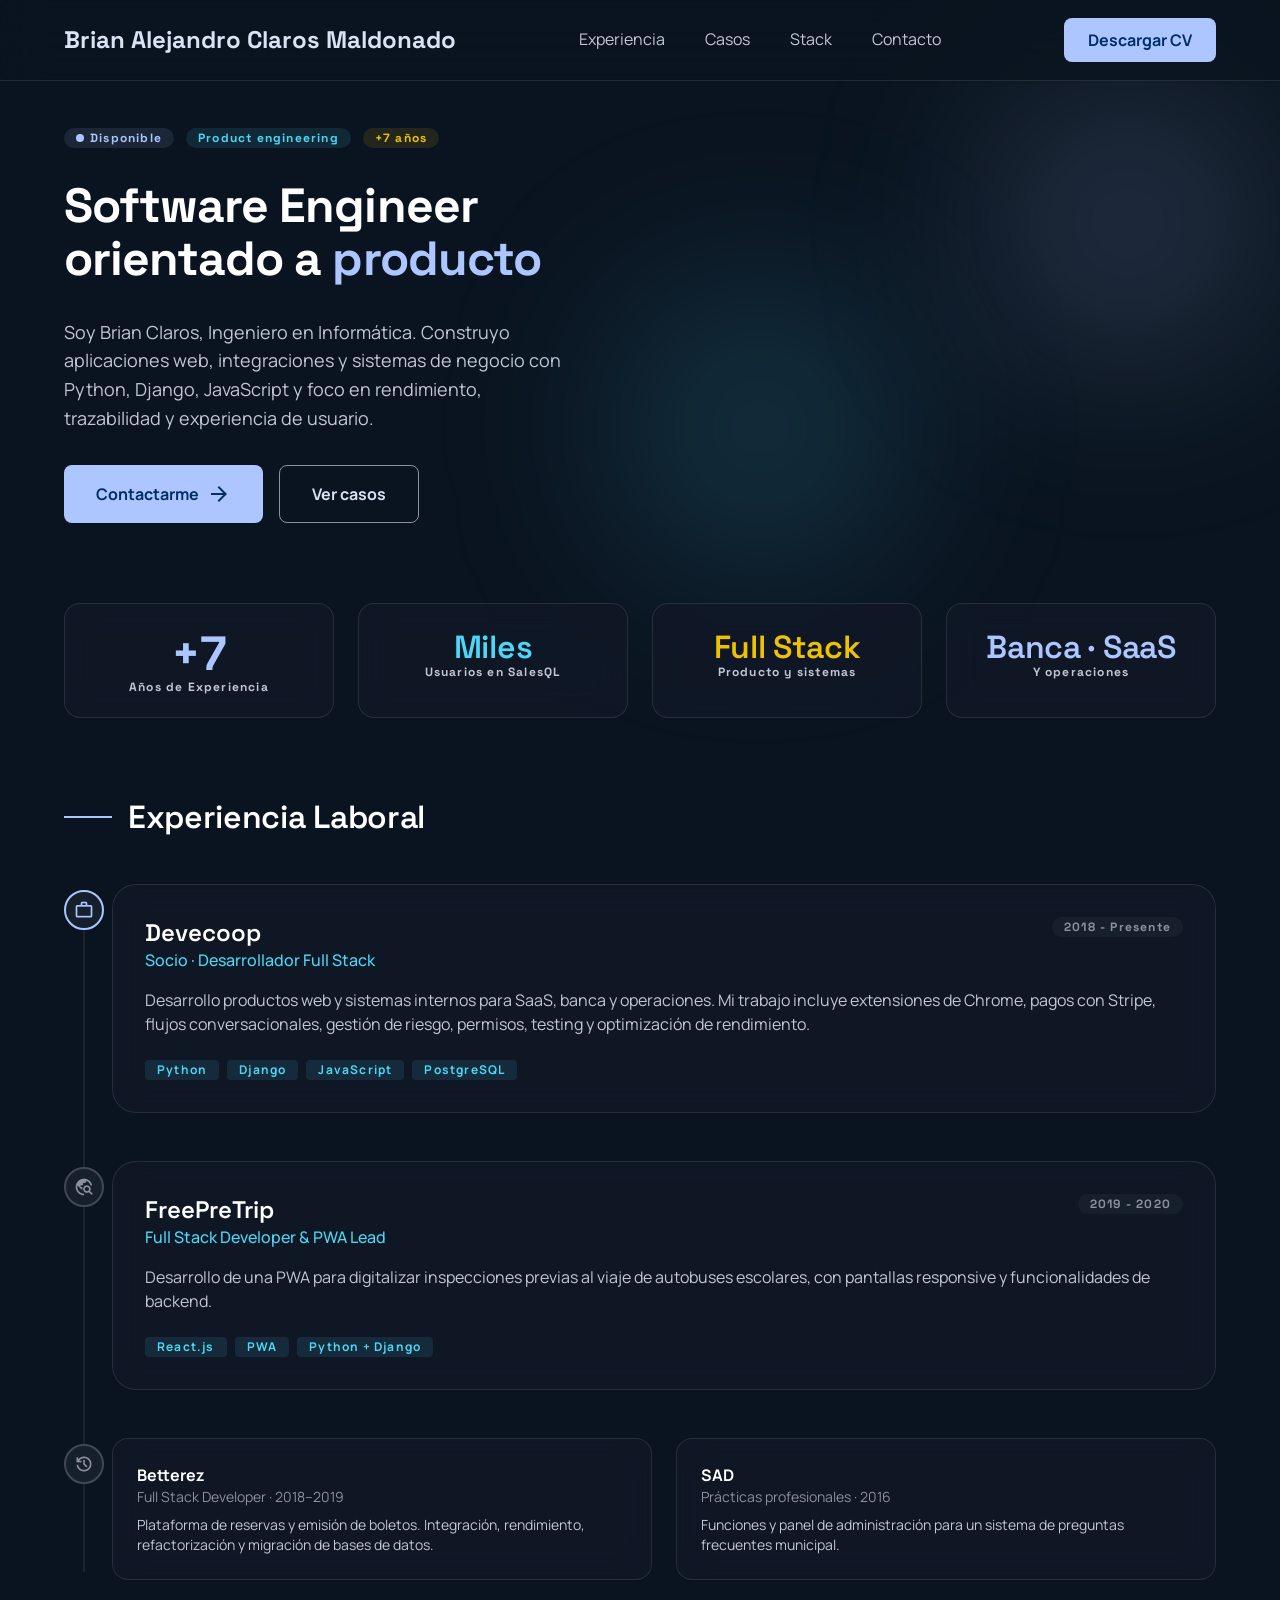
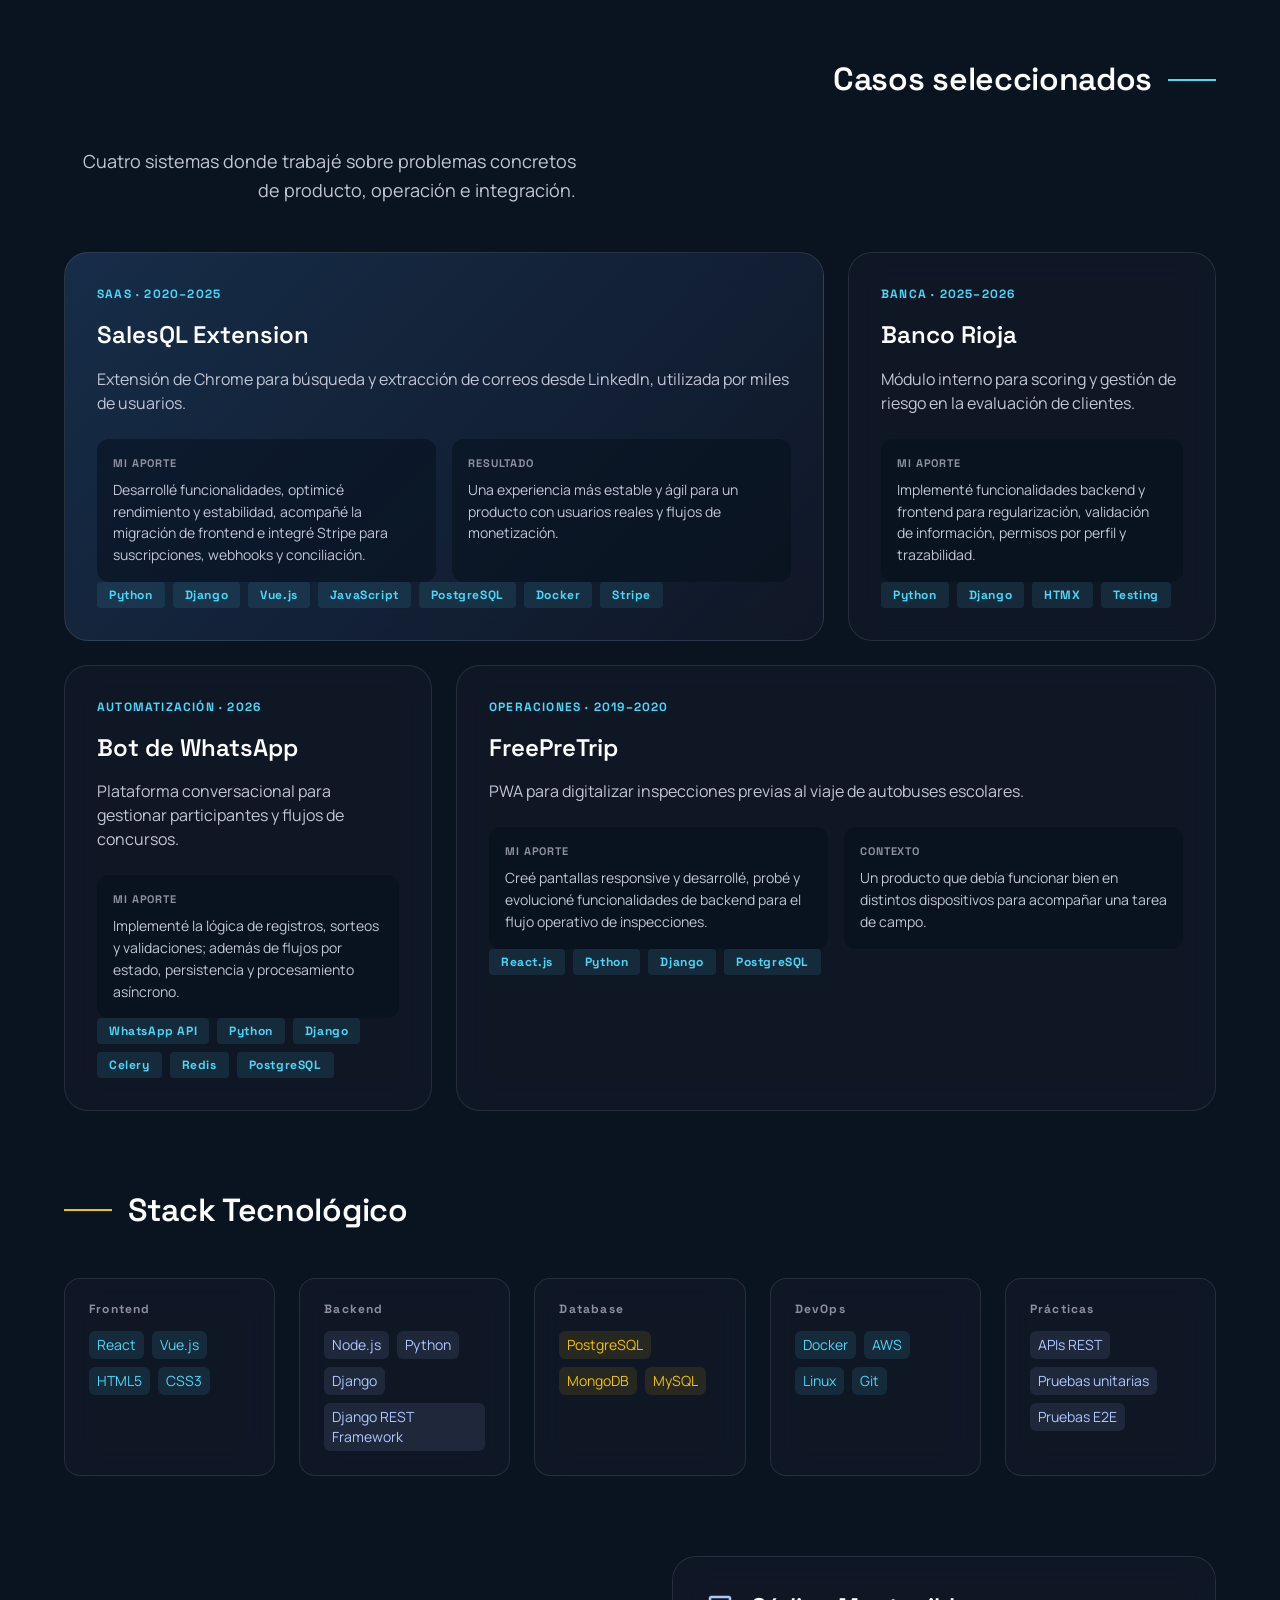
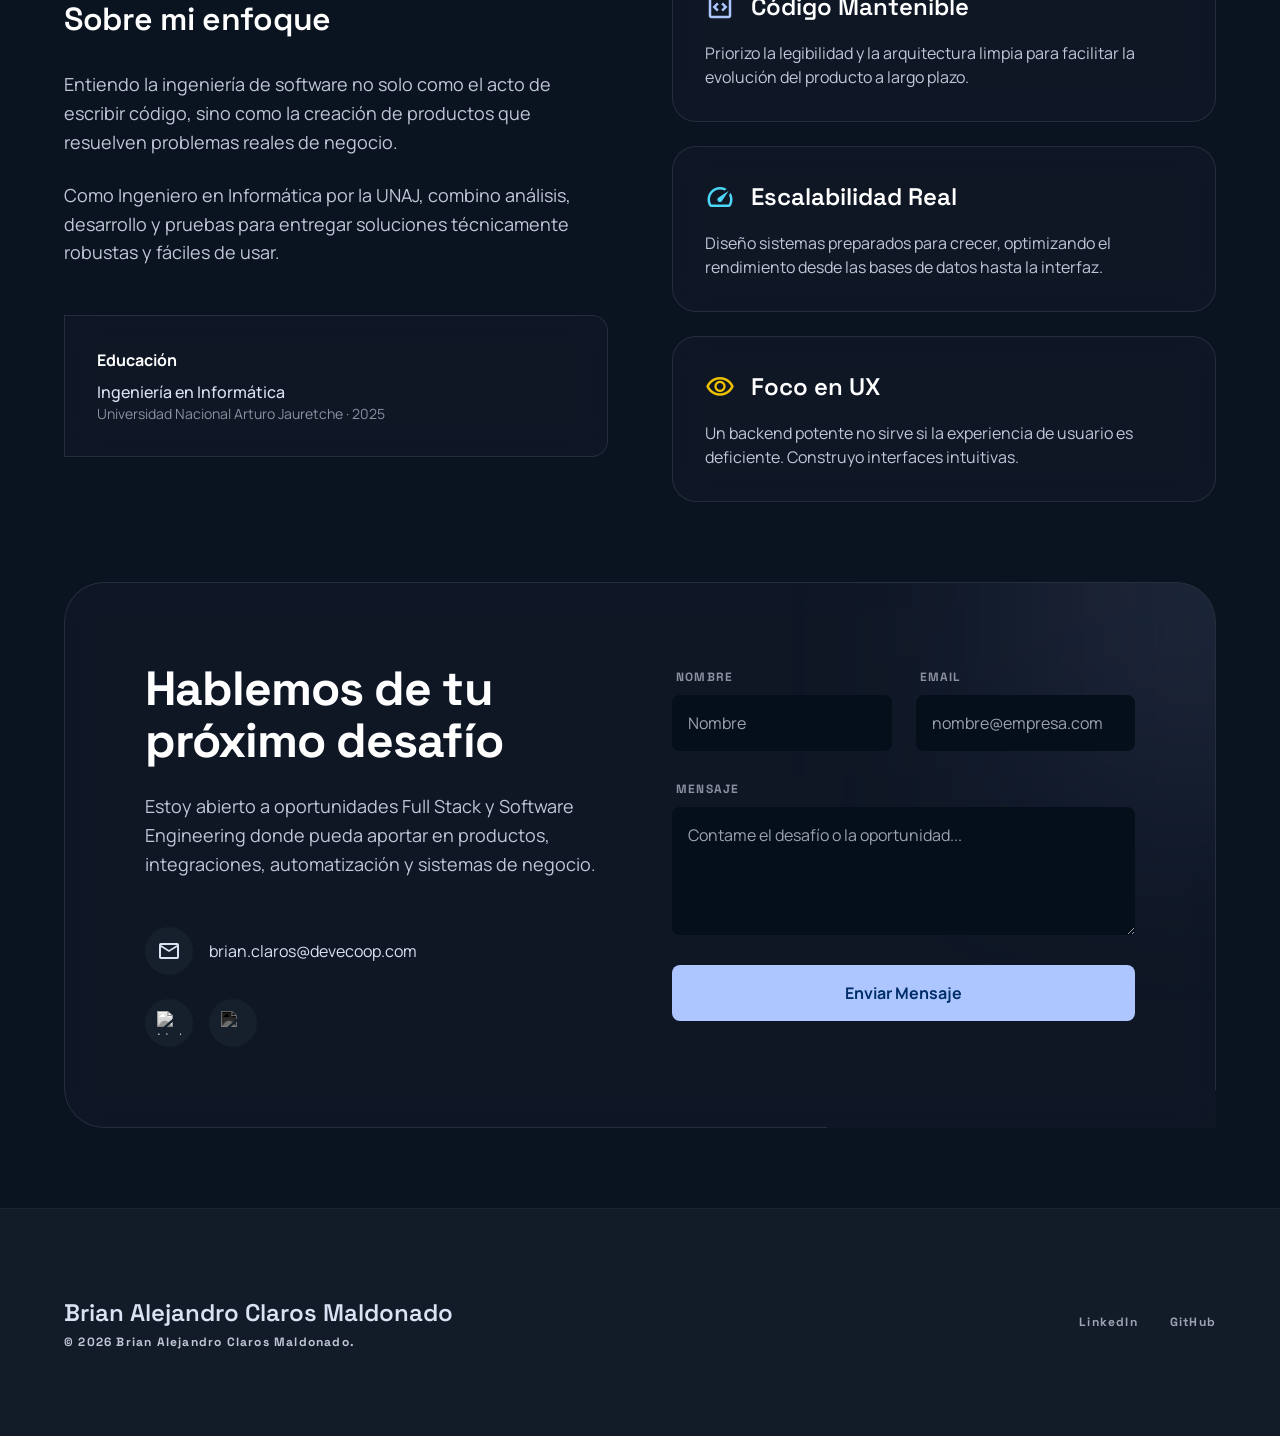
==== commit 4f4c3462: "Mejoras contenido de portfolio" ====
--- a/index.html
+++ b/index.html
@@ -5,7 +5,7 @@
 <head>
   <meta charset="utf-8" />
   <meta content="width=device-width, initial-scale=1.0" name="viewport" />
-  <title>Brian Alejandro Claros Maldonado | Full Stack Developer</title>
+  <title>Brian Alejandro Claros Maldonado | Software Engineer</title>
   <link
     href="https://fonts.googleapis.com/css2?family=Manrope:wght@400;500;600&amp;family=Space+Grotesk:wght@600;700&amp;family=Material+Symbols+Outlined:wght,FILL@100..700,0..1&amp;display=swap"
     rel="stylesheet" />
@@ -14,6 +14,15 @@
     rel="stylesheet" />
   <link rel="icon" href="assets/favicon.svg" type="image/svg+xml" />
   <link href="assets/css/main.css" rel="stylesheet" />
+  <style>
+    .case-study-primary { background: linear-gradient(135deg, rgba(24, 47, 76, .92), rgba(17, 24, 39, .9)); }
+    .case-study__eyebrow { display: block; margin-bottom: 1rem; color: rgb(76 215 246); font-family: "Space Grotesk", sans-serif; font-size: 12px; font-weight: 700; letter-spacing: .1em; text-transform: uppercase; }
+    .case-study__details { display: grid; gap: 1rem; grid-template-columns: repeat(auto-fit, minmax(180px, 1fr)); }
+    .case-study__details > div { padding: 1rem; border-radius: .75rem; background: rgba(5, 15, 26, .5); }
+    .case-study__details span { display: block; margin-bottom: .5rem; color: rgb(140 144 159); font-family: "Space Grotesk", sans-serif; font-size: 11px; font-weight: 700; letter-spacing: .08em; text-transform: uppercase; }
+    .case-study__details p { color: rgb(194 198 214); font-size: .875rem; line-height: 1.55; }
+    .tag { border-radius: .25rem; background: rgba(76, 215, 246, .1); padding: .25rem .75rem; color: rgb(76 215 246); font-family: "Space Grotesk", sans-serif; font-size: 12px; font-weight: 700; letter-spacing: .05em; }
+  </style>
   <script src="https://cdnjs.cloudflare.com/ajax/libs/lottie-web/5.12.2/lottie.min.js"></script>
 </head>
 
@@ -25,19 +34,18 @@
       <span class="font-h3 text-h3 font-bold text-on-surface">Brian Alejandro Claros Maldonado</span>
       <div class="hidden md:flex items-center gap-base">
         <a class="px-4 py-2 font-body-md text-body-md text-on-surface-variant hover:text-primary transition-colors hover:bg-primary/10 rounded-lg"
-          href="#experience">Experience</a>
+          href="#experience">Experiencia</a>
         <a class="px-4 py-2 font-body-md text-body-md text-on-surface-variant hover:text-primary transition-colors hover:bg-primary/10 rounded-lg"
-          href="#projects">Projects</a>
+          href="#projects">Casos</a>
         <a class="px-4 py-2 font-body-md text-body-md text-on-surface-variant hover:text-primary transition-colors hover:bg-primary/10 rounded-lg"
-          href="#skills">Skills</a>
+          href="#skills">Stack</a>
         <a class="px-4 py-2 font-body-md text-body-md text-on-surface-variant hover:text-primary transition-colors hover:bg-primary/10 rounded-lg"
-          href="#contact">Contact</a>
+          href="#contact">Contacto</a>
       </div>
       <div class="flex items-center gap-4">
         <a
           class="bg-primary text-on-primary px-6 py-2.5 rounded-lg font-bold hover:shadow-[0_0_20px_rgba(173,198,255,0.4)] active:scale-95 transition-all"
-          href="CV_Brian.pdf" download="CV_Brian.pdf">Download
-          CV</a>
+          href="CV_Brian.pdf" download="CV_Brian.pdf">Descargar CV</a>
       </div>
     </div>
   </nav>
@@ -52,27 +60,26 @@
             <span class="w-2 h-2 rounded-full bg-primary animate-pulse"></span>
             Disponible
           </span>
-          <span class="bg-secondary/10 text-secondary px-3 py-1 rounded-full text-label-caps font-label-caps">Full
-            Stack</span>
-          <span class="bg-tertiary/10 text-tertiary px-3 py-1 rounded-full text-label-caps font-label-caps">+7
-            años</span>
-        </div>
-        <h1 class="font-h1 text-h1 text-white">Hola, soy <span class="text-primary">Brian Claros</span></h1>
+          <span class="bg-secondary/10 text-secondary px-3 py-1 rounded-full text-label-caps font-label-caps">Product
+            engineering</span>
+          <span class="bg-tertiary/10 text-tertiary px-3 py-1 rounded-full text-label-caps font-label-caps">+7 años</span>
+        </div>
+        <h1 class="font-h1 text-h1 text-white">Software Engineer orientado a <span class="text-primary">producto</span></h1>
         <p class="text-body-lg text-on-surface-variant max-w-lg">
-          Ingeniero en Informática especializado en construir soluciones escalables y centradas en el producto.
-          Transformo ideas complejas en experiencias digitales de alto rendimiento.
+          Soy Brian Claros, Ingeniero en Informática. Construyo aplicaciones web, integraciones y sistemas de negocio
+          con Python, Django, JavaScript y foco en rendimiento, trazabilidad y experiencia de usuario.
         </p>
         <div class="flex flex-wrap gap-4">
           <a
             class="bg-primary text-on-primary px-8 py-4 rounded-lg font-bold flex items-center gap-2 hover:shadow-[0_0_25px_rgba(173,198,255,0.3)] transition-all"
             href="#contact">
-            Hablemos
+            Contactarme
             <span class="material-symbols-outlined" data-icon="arrow_forward">arrow_forward</span>
           </a>
           <a
             class="border border-outline text-on-surface px-8 py-4 rounded-lg font-bold hover:bg-surface-container transition-all"
             href="#projects">
-            Ver Proyectos
+            Ver casos
           </a>
         </div>
       </div>
@@ -92,16 +99,16 @@
           <p class="text-label-caps font-label-caps text-on-surface-variant">Años de Experiencia</p>
         </div>
         <div class="glass-card p-6 rounded-2xl text-center group hover:border-secondary/50 transition-all">
-          <p class="text-h1 font-h1 text-secondary group-hover:scale-110 transition-transform">8+</p>
-          <p class="text-label-caps font-label-caps text-on-surface-variant">Proyectos Clave</p>
+          <p class="text-h2 font-h2 text-secondary group-hover:scale-110 transition-transform">Miles</p>
+          <p class="text-label-caps font-label-caps text-on-surface-variant">Usuarios en SalesQL</p>
         </div>
         <div class="glass-card p-6 rounded-2xl text-center group hover:border-tertiary/50 transition-all">
           <p class="text-h2 font-h2 text-tertiary group-hover:scale-110 transition-transform">Full Stack</p>
-          <p class="text-label-caps font-label-caps text-on-surface-variant">Especialidad</p>
+          <p class="text-label-caps font-label-caps text-on-surface-variant">Producto y sistemas</p>
         </div>
         <div class="glass-card p-6 rounded-2xl text-center group hover:border-primary/50 transition-all">
-          <p class="text-h2 font-h2 text-primary group-hover:scale-110 transition-transform">Ingeniero</p>
-          <p class="text-label-caps font-label-caps text-on-surface-variant">Informática (UNAJ)</p>
+          <p class="text-h2 font-h2 text-primary group-hover:scale-110 transition-transform">Banca · SaaS</p>
+          <p class="text-label-caps font-label-caps text-on-surface-variant">Y operaciones</p>
         </div>
       </div>
     </section>
@@ -122,18 +129,19 @@
             <div class="flex flex-col md:flex-row md:justify-between mb-4 gap-2">
               <div>
                 <h3 class="font-h3 text-h3 text-white">Devecoop</h3>
-                <p class="text-secondary font-medium">Software Engineer</p>
+                <p class="text-secondary font-medium">Socio · Desarrollador Full Stack</p>
               </div>
               <span
-                class="text-label-caps font-label-caps text-outline bg-surface-container px-3 py-1 rounded-full h-fit">2020
+                class="text-label-caps font-label-caps text-outline bg-surface-container px-3 py-1 rounded-full h-fit">2018
                 - Presente</span>
             </div>
-            <p class="text-on-surface-variant mb-6">Lideré el desarrollo de sistemas críticos incluyendo bots de
-              WhatsApp para el Banco Rioja y la integración de la extensión de SalesQL.</p>
+            <p class="text-on-surface-variant mb-6">Desarrollo productos web y sistemas internos para SaaS, banca y
+              operaciones. Mi trabajo incluye extensiones de Chrome, pagos con Stripe, flujos conversacionales,
+              gestión de riesgo, permisos, testing y optimización de rendimiento.</p>
             <div class="flex flex-wrap gap-2">
-              <span class="bg-secondary/10 text-secondary text-label-caps px-3 py-1 rounded">React</span>
-              <span class="bg-secondary/10 text-secondary text-label-caps px-3 py-1 rounded">Node.js</span>
-              <span class="bg-secondary/10 text-secondary text-label-caps px-3 py-1 rounded">TypeScript</span>
+              <span class="bg-secondary/10 text-secondary text-label-caps px-3 py-1 rounded">Python</span>
+              <span class="bg-secondary/10 text-secondary text-label-caps px-3 py-1 rounded">Django</span>
+              <span class="bg-secondary/10 text-secondary text-label-caps px-3 py-1 rounded">JavaScript</span>
               <span class="bg-secondary/10 text-secondary text-label-caps px-3 py-1 rounded">PostgreSQL</span>
             </div>
           </div>
@@ -152,15 +160,15 @@
                 <p class="text-secondary font-medium">Full Stack Developer &amp; PWA Lead</p>
               </div>
               <span
-                class="text-label-caps font-label-caps text-outline bg-surface-container px-3 py-1 rounded-full h-fit">2018
+                class="text-label-caps font-label-caps text-outline bg-surface-container px-3 py-1 rounded-full h-fit">2019
                 - 2020</span>
             </div>
-            <p class="text-on-surface-variant mb-6">Desarrollo de PWA para gestión de viajes offline-first y sistemas de
-              sincronización de datos en tiempo real.</p>
+            <p class="text-on-surface-variant mb-6">Desarrollo de una PWA para digitalizar inspecciones previas al viaje
+              de autobuses escolares, con pantallas responsive y funcionalidades de backend.</p>
             <div class="flex flex-wrap gap-2">
-              <span class="bg-secondary/10 text-secondary text-label-caps px-3 py-1 rounded">Vue.js</span>
+              <span class="bg-secondary/10 text-secondary text-label-caps px-3 py-1 rounded">React.js</span>
               <span class="bg-secondary/10 text-secondary text-label-caps px-3 py-1 rounded">PWA</span>
-              <span class="bg-secondary/10 text-secondary text-label-caps px-3 py-1 rounded">Firebase</span>
+              <span class="bg-secondary/10 text-secondary text-label-caps px-3 py-1 rounded">Python + Django</span>
             </div>
           </div>
         </div>
@@ -173,100 +181,64 @@
           <div class="grid grid-cols-1 md:grid-cols-2 gap-6">
             <div class="glass-card p-6 rounded-2xl">
               <h4 class="font-bold text-white">Betterez</h4>
-              <p class="text-outline text-sm mb-2">Backend Developer</p>
-              <p class="text-sm text-on-surface-variant">Sistemas de reserva y ticketing para transporte internacional.
+              <p class="text-outline text-sm mb-2">Full Stack Developer · 2018–2019</p>
+              <p class="text-sm text-on-surface-variant">Plataforma de reservas y emisión de boletos. Integración,
+                rendimiento, refactorización y migración de bases de datos.
               </p>
             </div>
             <div class="glass-card p-6 rounded-2xl">
               <h4 class="font-bold text-white">SAD</h4>
-              <p class="text-outline text-sm mb-2">Systems Analyst</p>
-              <p class="text-sm text-on-surface-variant">Optimización de procesos internos y gestión de bases de datos.
+              <p class="text-outline text-sm mb-2">Prácticas profesionales · 2016</p>
+              <p class="text-sm text-on-surface-variant">Funciones y panel de administración para un sistema de preguntas
+                frecuentes municipal.
               </p>
             </div>
           </div>
         </div>
       </div>
     </section>
-    <!-- Projects (Bento Grid) -->
+    <!-- Selected case studies -->
     <section class="max-w-container-max mx-auto px-gutter mb-section-padding" id="projects">
       <h2 class="font-h2 text-h2 text-white mb-12 text-right flex items-center justify-end gap-4">
-        Proyectos Destacados <span class="w-12 h-0.5 bg-secondary"></span>
+        Casos seleccionados <span class="w-12 h-0.5 bg-secondary"></span>
       </h2>
+      <p class="text-body-lg text-on-surface-variant max-w-lg mb-12 ml-auto text-right">Cuatro sistemas donde trabajé
+        sobre problemas concretos de producto, operación e integración.</p>
       <div class="grid grid-cols-1 md:grid-cols-12 gap-gutter">
-        <!-- Project 1: Chatbot -->
-        <div class="md:col-span-8 glass-card rounded-3xl overflow-hidden group">
-          <div class="h-64 overflow-hidden relative">
-            <img class="w-full h-full object-cover group-hover:scale-105 transition-transform duration-500"
-              data-alt="A futuristic and sleek digital workspace showcasing a large, glowing blue chatbot interface with minimalist message bubbles. The setting is a dark, high-tech command center with soft neon cyan accents and glass surfaces that reflect digital data streams. The lighting is low-key, emphasizing a modern, technical atmosphere that feels professional and advanced."
-              src="https://lh3.googleusercontent.com/aida-public/[base64]" />
-            <div class="absolute inset-0 bg-gradient-to-t from-background to-transparent"></div>
-          </div>
-          <div class="p-card-padding">
-            <div class="flex justify-between items-start mb-4">
-              <h3 class="font-h3 text-h3 text-white">Chatbot Banco Rioja</h3>
-              <span class="material-symbols-outlined text-primary" data-icon="open_in_new">open_in_new</span>
-            </div>
-            <p class="text-on-surface-variant mb-6">Implementación de un sistema automatizado de atención al cliente vía
-              WhatsApp, manejando miles de consultas diarias con integración directa a sistemas bancarios seguros.</p>
-            <div class="flex gap-2">
-              <span class="bg-secondary/10 text-secondary text-label-caps px-3 py-1 rounded">Node.js</span>
-              <span class="bg-secondary/10 text-secondary text-label-caps px-3 py-1 rounded">WhatsApp API</span>
-              <span class="bg-secondary/10 text-secondary text-label-caps px-3 py-1 rounded">Security</span>
-            </div>
-          </div>
-        </div>
-        <!-- Project 2: SalesQL -->
-        <div class="md:col-span-4 glass-card rounded-3xl overflow-hidden group">
-          <div class="h-64 overflow-hidden relative">
-            <img class="w-full h-full object-cover group-hover:scale-105 transition-transform duration-500"
-              data-alt="Close-up macro shot of a sophisticated browser extension UI featuring dark glass panels and vibrant cyan typography. Data visualizations and analytics graphs are floating in a layered composition against a deep slate background. The style is technical and crisp, with precise 1px glowing borders around active UI elements, evoking a sense of data mastery."
-              src="https://lh3.googleusercontent.com/aida-public/[base64]" />
-            <div class="absolute inset-0 bg-gradient-to-t from-background to-transparent"></div>
-          </div>
-          <div class="p-card-padding">
-            <h3 class="font-h3 text-h3 text-white mb-2">SalesQL Extension</h3>
-            <p class="text-on-surface-variant mb-6">Optimización y mantenimiento de extensión de prospección con alto
-              volumen de usuarios.</p>
-            <div class="flex gap-2">
-              <span class="bg-secondary/10 text-secondary text-label-caps px-3 py-1 rounded">JavaScript</span>
-              <span class="bg-secondary/10 text-secondary text-label-caps px-3 py-1 rounded">Growth</span>
-            </div>
-          </div>
-        </div>
-        <!-- Project 3: Scoring -->
-        <div class="md:col-span-4 glass-card rounded-3xl overflow-hidden group">
-          <div class="p-card-padding">
-            <div class="w-12 h-12 bg-primary/20 rounded-xl flex items-center justify-center mb-6">
-              <span class="material-symbols-outlined text-primary" data-icon="analytics">analytics</span>
-            </div>
-            <h3 class="font-h3 text-h3 text-white mb-2">Scoring Module</h3>
-            <p class="text-on-surface-variant mb-6">Algoritmo de calificación crediticia para sector Fintech basado en
-              múltiples fuentes de datos.</p>
-            <div class="flex gap-2">
-              <span class="bg-secondary/10 text-secondary text-label-caps px-3 py-1 rounded">Python</span>
-              <span class="bg-secondary/10 text-secondary text-label-caps px-3 py-1 rounded">Fintech</span>
-            </div>
-          </div>
-        </div>
-        <!-- Project 4: FreePreTrip PWA -->
-        <div class="md:col-span-8 glass-card rounded-3xl overflow-hidden group">
-          <div class="flex flex-col md:flex-row h-full">
-            <div class="p-card-padding flex-1">
-              <h3 class="font-h3 text-h3 text-white mb-4">FreePreTrip PWA</h3>
-              <p class="text-on-surface-variant mb-6">Aplicación web progresiva diseñada para funcionar sin conexión,
-                permitiendo a viajeros gestionar itinerarios en cualquier parte del mundo.</p>
-              <div class="flex gap-2">
-                <span class="bg-secondary/10 text-secondary text-label-caps px-3 py-1 rounded">Vue.js</span>
-                <span class="bg-secondary/10 text-secondary text-label-caps px-3 py-1 rounded">Service Workers</span>
-              </div>
-            </div>
-            <div class="w-full md:w-1/3 bg-surface-container relative">
-              <img class="w-full h-full object-cover"
-                data-alt="A premium, dark-themed smartphone mock-up displaying a sophisticated travel application interface. The screen shows detailed flight itineraries and map data with glowing cyan paths. The background is a blurred airport lounge at dusk, with soft ambient blue and orange lights reflecting off dark granite floors. The overall aesthetic is minimalist, sleek, and travel-oriented."
-                src="https://lh3.googleusercontent.com/aida-public/[base64]" />
-            </div>
-          </div>
-        </div>
+        <article class="md:col-span-8 glass-card rounded-3xl p-card-padding case-study case-study-primary">
+          <span class="case-study__eyebrow">SaaS · 2020–2025</span>
+          <h3 class="font-h3 text-h3 text-white mb-4">SalesQL Extension</h3>
+          <p class="text-on-surface-variant mb-6">Extensión de Chrome para búsqueda y extracción de correos desde
+            LinkedIn, utilizada por miles de usuarios.</p>
+          <div class="case-study__details">
+            <div><span>Mi aporte</span><p>Desarrollé funcionalidades, optimicé rendimiento y estabilidad, acompañé la
+              migración de frontend e integré Stripe para suscripciones, webhooks y conciliación.</p></div>
+            <div><span>Resultado</span><p>Una experiencia más estable y ágil para un producto con usuarios reales y
+              flujos de monetización.</p></div>
+          </div>
+          <div class="flex flex-wrap gap-2 mt-6"><span class="tag">Python</span><span class="tag">Django</span><span class="tag">Vue.js</span><span class="tag">JavaScript</span><span class="tag">PostgreSQL</span><span class="tag">Docker</span><span class="tag">Stripe</span></div>
+        </article>
+        <article class="md:col-span-4 glass-card rounded-3xl p-card-padding case-study">
+          <span class="case-study__eyebrow">Banca · 2025–2026</span>
+          <h3 class="font-h3 text-h3 text-white mb-4">Banco Rioja</h3>
+          <p class="text-on-surface-variant mb-6">Módulo interno para scoring y gestión de riesgo en la evaluación de clientes.</p>
+          <div class="case-study__details"><div><span>Mi aporte</span><p>Implementé funcionalidades backend y frontend para regularización, validación de información, permisos por perfil y trazabilidad.</p></div></div>
+          <div class="flex flex-wrap gap-2 mt-6"><span class="tag">Python</span><span class="tag">Django</span><span class="tag">HTMX</span><span class="tag">Testing</span></div>
+        </article>
+        <article class="md:col-span-4 glass-card rounded-3xl p-card-padding case-study">
+          <span class="case-study__eyebrow">Automatización · 2026</span>
+          <h3 class="font-h3 text-h3 text-white mb-4">Bot de WhatsApp</h3>
+          <p class="text-on-surface-variant mb-6">Plataforma conversacional para gestionar participantes y flujos de concursos.</p>
+          <div class="case-study__details"><div><span>Mi aporte</span><p>Implementé la lógica de registros, sorteos y validaciones; además de flujos por estado, persistencia y procesamiento asíncrono.</p></div></div>
+          <div class="flex flex-wrap gap-2 mt-6"><span class="tag">WhatsApp API</span><span class="tag">Python</span><span class="tag">Django</span><span class="tag">Celery</span><span class="tag">Redis</span><span class="tag">PostgreSQL</span></div>
+        </article>
+        <article class="md:col-span-8 glass-card rounded-3xl p-card-padding case-study">
+          <span class="case-study__eyebrow">Operaciones · 2019–2020</span>
+          <h3 class="font-h3 text-h3 text-white mb-4">FreePreTrip</h3>
+          <p class="text-on-surface-variant mb-6">PWA para digitalizar inspecciones previas al viaje de autobuses escolares.</p>
+          <div class="case-study__details"><div><span>Mi aporte</span><p>Creé pantallas responsive y desarrollé, probé y evolucioné funcionalidades de backend para el flujo operativo de inspecciones.</p></div><div><span>Contexto</span><p>Un producto que debía funcionar bien en distintos dispositivos para acompañar una tarea de campo.</p></div></div>
+          <div class="flex flex-wrap gap-2 mt-6"><span class="tag">React.js</span><span class="tag">Python</span><span class="tag">Django</span><span class="tag">PostgreSQL</span></div>
+        </article>
       </div>
     </section>
     <!-- Skills -->
@@ -281,8 +253,8 @@
           <div class="flex flex-wrap gap-2">
             <span class="bg-secondary/10 text-secondary text-sm px-2 py-1 rounded-md">React</span>
             <span class="bg-secondary/10 text-secondary text-sm px-2 py-1 rounded-md">Vue.js</span>
-            <span class="bg-secondary/10 text-secondary text-sm px-2 py-1 rounded-md">Tailwind</span>
-            <span class="bg-secondary/10 text-secondary text-sm px-2 py-1 rounded-md">Next.js</span>
+            <span class="bg-secondary/10 text-secondary text-sm px-2 py-1 rounded-md">HTML5</span>
+            <span class="bg-secondary/10 text-secondary text-sm px-2 py-1 rounded-md">CSS3</span>
           </div>
         </div>
         <!-- Backend -->
@@ -291,8 +263,8 @@
           <div class="flex flex-wrap gap-2">
             <span class="bg-primary/10 text-primary text-sm px-2 py-1 rounded-md">Node.js</span>
             <span class="bg-primary/10 text-primary text-sm px-2 py-1 rounded-md">Python</span>
-            <span class="bg-primary/10 text-primary text-sm px-2 py-1 rounded-md">Express</span>
-            <span class="bg-primary/10 text-primary text-sm px-2 py-1 rounded-md">AdonisJS</span>
+            <span class="bg-primary/10 text-primary text-sm px-2 py-1 rounded-md">Django</span>
+            <span class="bg-primary/10 text-primary text-sm px-2 py-1 rounded-md">Django REST Framework</span>
           </div>
         </div>
         <!-- DB -->
@@ -301,7 +273,7 @@
           <div class="flex flex-wrap gap-2">
             <span class="bg-tertiary/10 text-tertiary text-sm px-2 py-1 rounded-md">PostgreSQL</span>
             <span class="bg-tertiary/10 text-tertiary text-sm px-2 py-1 rounded-md">MongoDB</span>
-            <span class="bg-tertiary/10 text-tertiary text-sm px-2 py-1 rounded-md">Redis</span>
+            <span class="bg-tertiary/10 text-tertiary text-sm px-2 py-1 rounded-md">MySQL</span>
           </div>
         </div>
         <!-- DevOps -->
@@ -310,16 +282,17 @@
           <div class="flex flex-wrap gap-2">
             <span class="bg-secondary/10 text-secondary text-sm px-2 py-1 rounded-md">Docker</span>
             <span class="bg-secondary/10 text-secondary text-sm px-2 py-1 rounded-md">AWS</span>
-            <span class="bg-secondary/10 text-secondary text-sm px-2 py-1 rounded-md">CI/CD</span>
+            <span class="bg-secondary/10 text-secondary text-sm px-2 py-1 rounded-md">Linux</span>
+            <span class="bg-secondary/10 text-secondary text-sm px-2 py-1 rounded-md">Git</span>
           </div>
         </div>
         <!-- Quality -->
         <div class="glass-card p-6 rounded-2xl hover:border-primary/30 transition-all">
-          <h4 class="text-label-caps font-label-caps text-outline mb-4">Quality</h4>
+          <h4 class="text-label-caps font-label-caps text-outline mb-4">Prácticas</h4>
           <div class="flex flex-wrap gap-2">
-            <span class="bg-primary/10 text-primary text-sm px-2 py-1 rounded-md">Jest</span>
-            <span class="bg-primary/10 text-primary text-sm px-2 py-1 rounded-md">TDD</span>
-            <span class="bg-primary/10 text-primary text-sm px-2 py-1 rounded-md">Cypress</span>
+            <span class="bg-primary/10 text-primary text-sm px-2 py-1 rounded-md">APIs REST</span>
+            <span class="bg-primary/10 text-primary text-sm px-2 py-1 rounded-md">Pruebas unitarias</span>
+            <span class="bg-primary/10 text-primary text-sm px-2 py-1 rounded-md">Pruebas E2E</span>
           </div>
         </div>
       </div>
@@ -334,13 +307,13 @@
             productos que resuelven problemas reales de negocio.
           </p>
           <p class="text-body-lg text-on-surface-variant">
-            Con un fuerte trasfondo en Ingeniería en Informática por la UNAJ, combino el rigor académico con la agilidad
-            del desarrollo moderno para entregar soluciones que son tanto técnicamente robustas como fáciles de usar.
+            Como Ingeniero en Informática por la UNAJ, combino análisis, desarrollo y pruebas para entregar soluciones
+            técnicamente robustas y fáciles de usar.
           </p>
           <div class="mt-12 p-8 glass-card border-l-4 border-primary rounded-r-2xl">
             <h4 class="font-bold text-white mb-2">Educación</h4>
             <p class="text-on-surface font-medium">Ingeniería en Informática</p>
-            <p class="text-outline text-sm">Universidad Nacional Arturo Jauretche</p>
+            <p class="text-outline text-sm">Universidad Nacional Arturo Jauretche · 2025</p>
           </div>
         </div>
         <div class="space-y-6">
@@ -377,26 +350,26 @@
         <div class="absolute top-0 right-0 w-96 h-96 bg-primary/10 blur-[120px] -mr-48 -mt-48"></div>
         <div class="grid grid-cols-1 md:grid-cols-2 gap-16 relative z-10">
           <div>
-            <h2 class="font-h1 text-h1 text-white mb-6">¿Construimos algo juntos?</h2>
+            <h2 class="font-h1 text-h1 text-white mb-6">Hablemos de tu próximo desafío</h2>
             <p class="text-body-lg text-on-surface-variant mb-12">
-              Estoy abierto a nuevas oportunidades, proyectos innovadores o simplemente a conectar con otros apasionados
-              por la tecnología.
+              Estoy abierto a oportunidades Full Stack y Software Engineering donde pueda aportar en productos,
+              integraciones, automatización y sistemas de negocio.
             </p>
             <div class="space-y-6">
-              <a class="flex items-center gap-4 text-on-surface hover:text-primary transition-colors" href="#">
+              <a class="flex items-center gap-4 text-on-surface hover:text-primary transition-colors" href="mailto:brian.claros@devecoop.com">
                 <span class="w-12 h-12 bg-surface-container rounded-full flex items-center justify-center">
                   <span class="material-symbols-outlined" data-icon="mail">mail</span>
                 </span>
-                brianclarosmaldonado@gmail.com
+                brian.claros@devecoop.com
               </a>
               <div class="flex gap-4">
                 <a class="w-12 h-12 bg-surface-container rounded-full flex items-center justify-center hover:bg-primary/20 transition-all"
-                  href="#">
+                  href="https://www.linkedin.com/in/brian-alejandro-claros-maldonado/" target="_blank" rel="noopener noreferrer" aria-label="LinkedIn de Brian Claros">
                   <img alt="LinkedIn" class="w-6 h-6 grayscale hover:grayscale-0"
                     src="https://lh3.googleusercontent.com/aida-public/[base64]" />
                 </a>
                 <a class="w-12 h-12 bg-surface-container rounded-full flex items-center justify-center hover:bg-primary/20 transition-all"
-                  href="#">
+                  href="https://github.com/BrianClaros" target="_blank" rel="noopener noreferrer" aria-label="GitHub de Brian Claros">
                   <img alt="GitHub" class="w-6 h-6 grayscale hover:grayscale-0 invert"
                     src="https://lh3.googleusercontent.com/aida-public/[base64]" />
                 </a>
@@ -409,20 +382,20 @@
                 <label class="font-label-caps text-label-caps text-outline px-1">NOMBRE</label>
                 <input name="name" required
                   class="w-full bg-surface-container-lowest border-outline-variant/30 rounded-lg p-4 text-on-surface focus:ring-2 focus:ring-primary focus:border-transparent transition-all outline-none"
-                  placeholder="Tu nombre" type="text" />
+                  placeholder="Nombre" type="text" />
               </div>
               <div class="space-y-2">
                 <label class="font-label-caps text-label-caps text-outline px-1">EMAIL</label>
                 <input name="email" required
                   class="w-full bg-surface-container-lowest border-outline-variant/30 rounded-lg p-4 text-on-surface focus:ring-2 focus:ring-primary focus:border-transparent transition-all outline-none"
-                  placeholder="tu@email.com" type="email" />
+                  placeholder="nombre@empresa.com" type="email" />
               </div>
             </div>
             <div class="space-y-2">
               <label class="font-label-caps text-label-caps text-outline px-1">MENSAJE</label>
               <textarea name="message" required
                 class="w-full bg-surface-container-lowest border-outline-variant/30 rounded-lg p-4 text-on-surface focus:ring-2 focus:ring-primary focus:border-transparent transition-all outline-none"
-                placeholder="Cuéntame sobre tu proyecto..." rows="4"></textarea>
+                placeholder="Contame el desafío o la oportunidad..." rows="4"></textarea>
             </div>
             <input type="hidden" name="subject" value="Nuevo mensaje desde portfolio" />
             <input type="text" name="_gotcha" style="display:none" />
@@ -490,4 +463,4 @@
   </script>
 </body>
 
-</html>+</html>
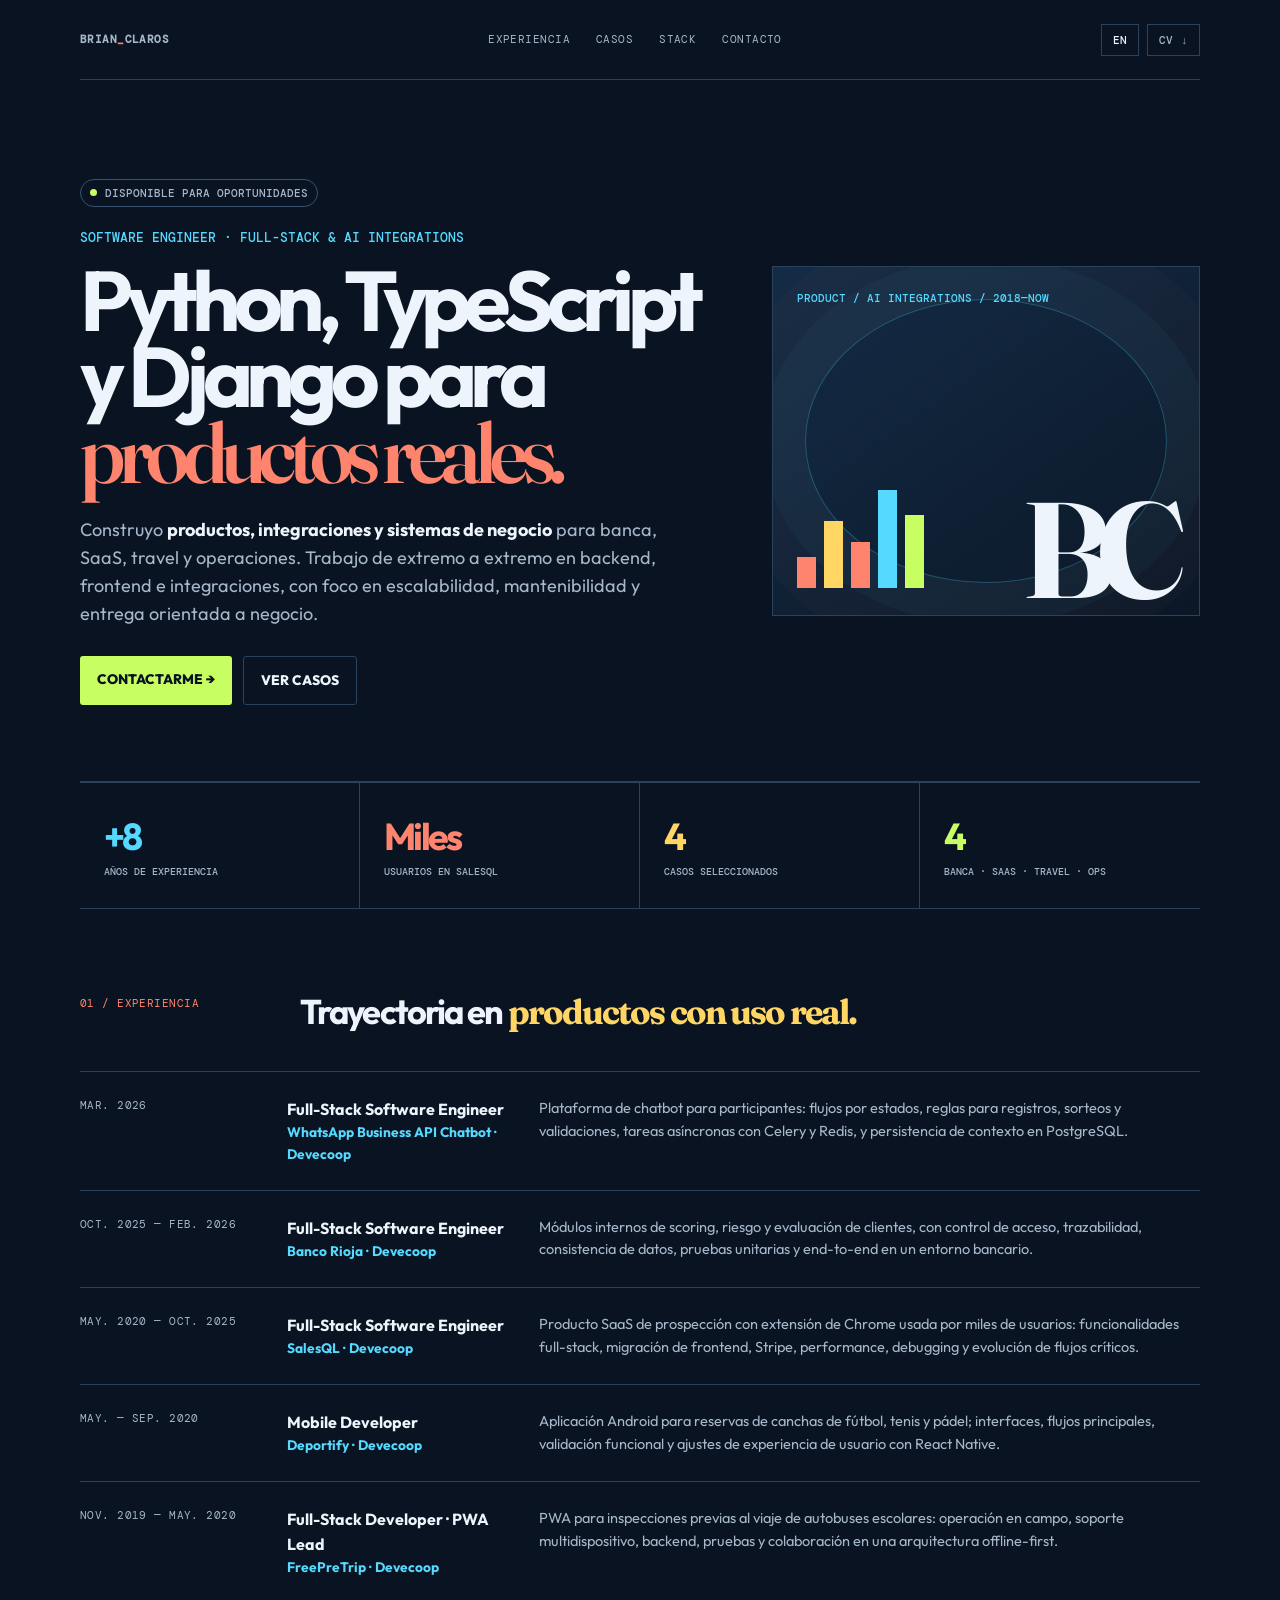
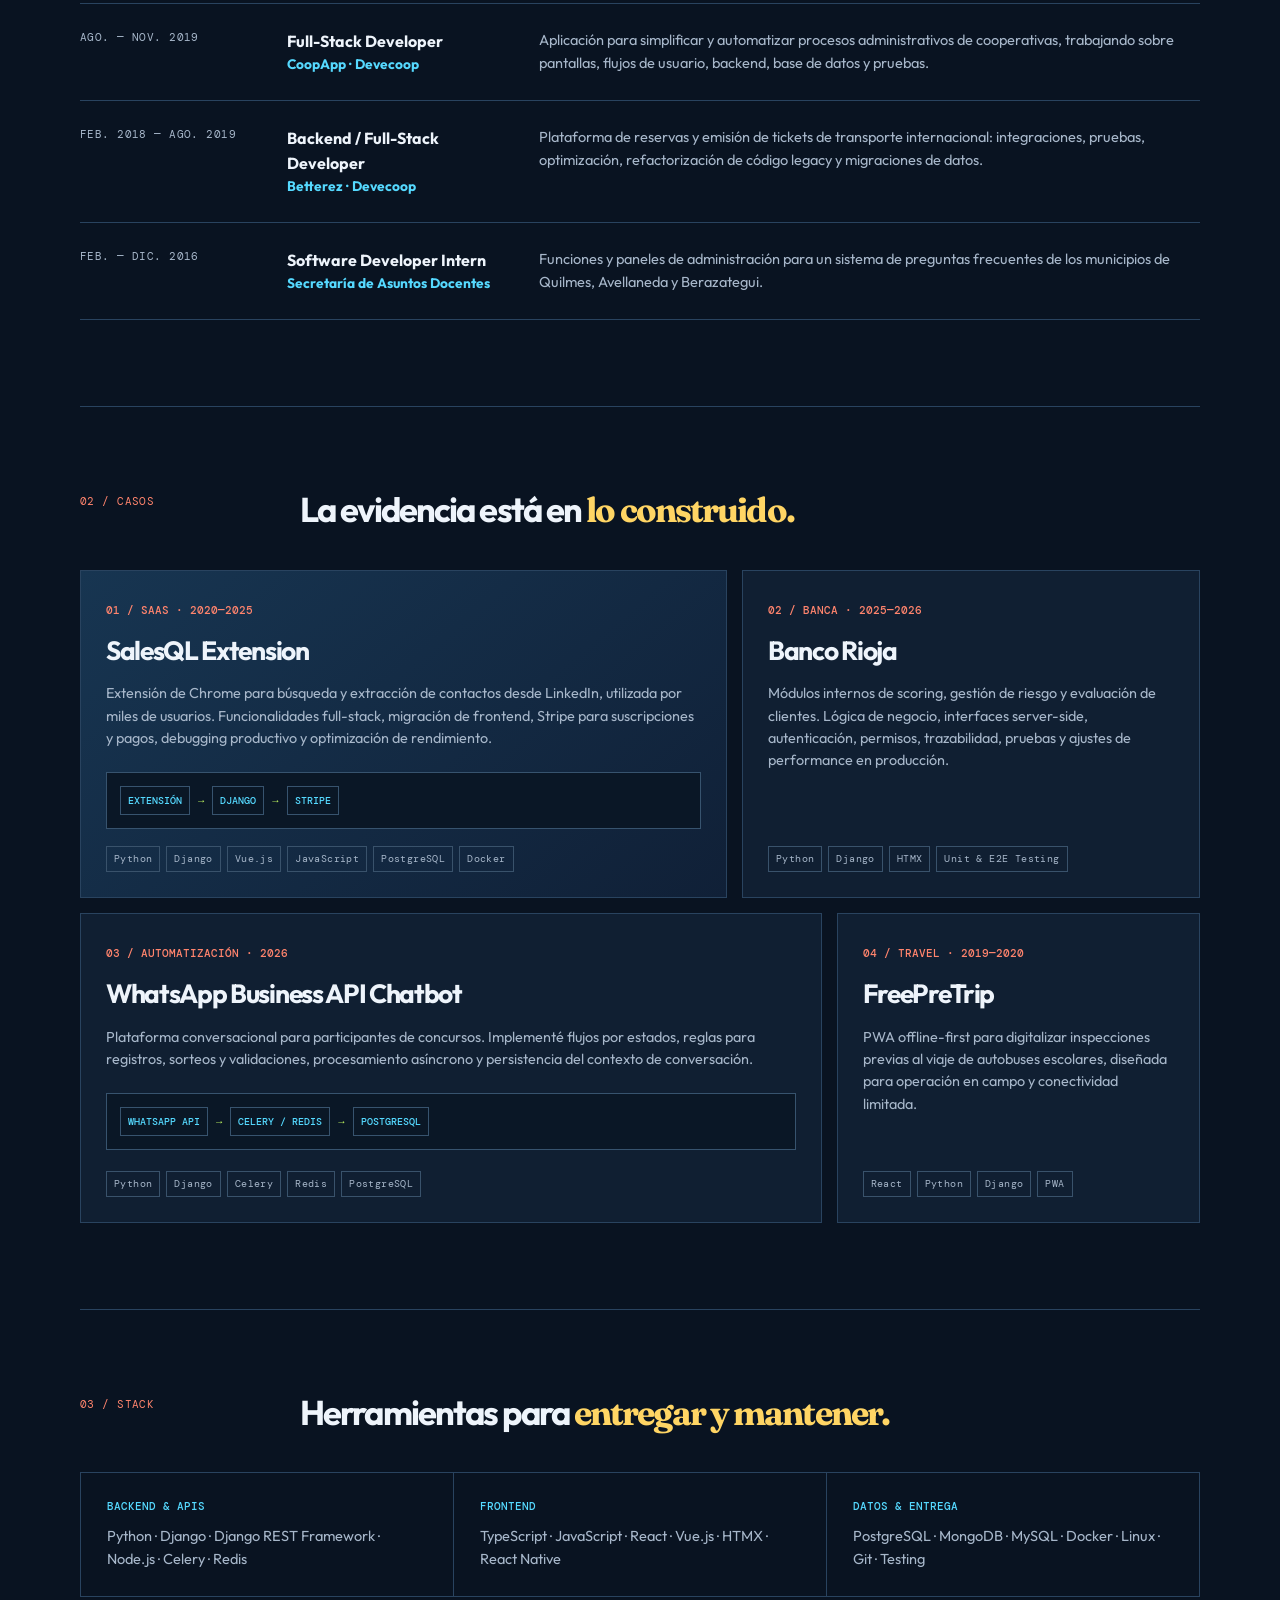
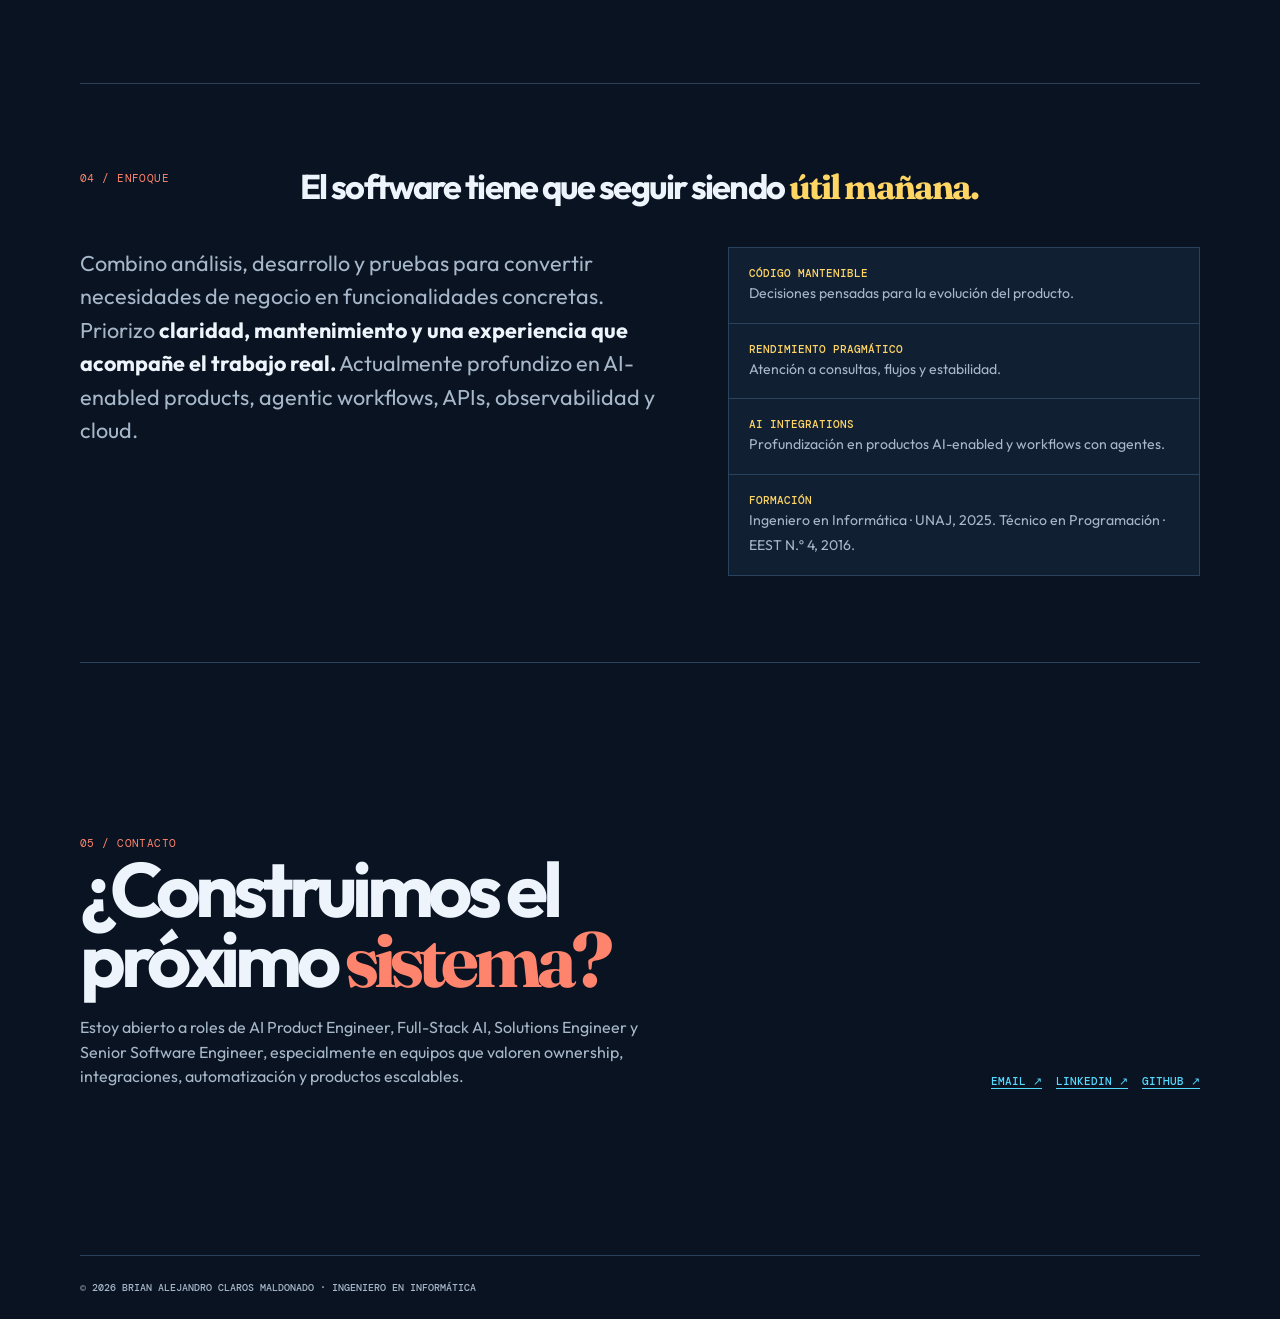
==== commit e234d0bc: "Variante 4 queda como definitiva" ====
--- a/index.html
+++ b/index.html
@@ -1,466 +1,94 @@
-<!DOCTYPE html>
-
-<html class="dark" lang="es">
-
+<!doctype html>
+<html lang="es">
 <head>
-  <meta charset="utf-8" />
-  <meta content="width=device-width, initial-scale=1.0" name="viewport" />
-  <title>Brian Alejandro Claros Maldonado | Software Engineer</title>
-  <link
-    href="https://fonts.googleapis.com/css2?family=Manrope:wght@400;500;600&amp;family=Space+Grotesk:wght@600;700&amp;family=Material+Symbols+Outlined:wght,FILL@100..700,0..1&amp;display=swap"
-    rel="stylesheet" />
-  <link
-    href="https://fonts.googleapis.com/css2?family=Material+Symbols+Outlined:wght,FILL@100..700,0..1&amp;display=swap"
-    rel="stylesheet" />
-  <link rel="icon" href="assets/favicon.svg" type="image/svg+xml" />
-  <link href="assets/css/main.css" rel="stylesheet" />
+  <meta charset="utf-8"><meta name="viewport" content="width=device-width,initial-scale=1">
+  <meta name="description" content="Brian Claros — Software Engineer especializado en Full-Stack, AI Integrations, Python, TypeScript, Django y React.">
+  <title>Brian Claros | Full-Stack & AI Integrations</title><link rel="icon" href="assets/favicon.svg" type="image/svg+xml">
+  <link rel="preconnect" href="https://fonts.googleapis.com"><link rel="preconnect" href="https://fonts.gstatic.com" crossorigin>
+  <link href="https://fonts.googleapis.com/css2?family=DM+Mono:wght@400;500&family=Fraunces:opsz,wght@9..144,600;9..144,700&family=Outfit:wght@400;500;600;700;800&display=swap" rel="stylesheet">
   <style>
-    .case-study-primary { background: linear-gradient(135deg, rgba(24, 47, 76, .92), rgba(17, 24, 39, .9)); }
-    .case-study__eyebrow { display: block; margin-bottom: 1rem; color: rgb(76 215 246); font-family: "Space Grotesk", sans-serif; font-size: 12px; font-weight: 700; letter-spacing: .1em; text-transform: uppercase; }
-    .case-study__details { display: grid; gap: 1rem; grid-template-columns: repeat(auto-fit, minmax(180px, 1fr)); }
-    .case-study__details > div { padding: 1rem; border-radius: .75rem; background: rgba(5, 15, 26, .5); }
-    .case-study__details span { display: block; margin-bottom: .5rem; color: rgb(140 144 159); font-family: "Space Grotesk", sans-serif; font-size: 11px; font-weight: 700; letter-spacing: .08em; text-transform: uppercase; }
-    .case-study__details p { color: rgb(194 198 214); font-size: .875rem; line-height: 1.55; }
-    .tag { border-radius: .25rem; background: rgba(76, 215, 246, .1); padding: .25rem .75rem; color: rgb(76 215 246); font-family: "Space Grotesk", sans-serif; font-size: 12px; font-weight: 700; letter-spacing: .05em; }
+    :root{--bg:#091321;--surface:#101f32;--surface-2:#162a43;--text:#eef4fb;--muted:#a7b7ca;--line:#29435f;--blue:#55d9ff;--coral:#ff846d;--yellow:#ffd564;--mint:#c7ff62}*{box-sizing:border-box}html{scroll-behavior:smooth}body{margin:0;overflow-x:hidden;background:var(--bg);color:var(--text);font-family:Outfit,sans-serif;line-height:1.55}a{color:inherit;text-decoration:none}.wrap{width:min(1120px,calc(100% - 48px));margin:auto}.mono,.nav a,.eyebrow,.tag,.period{font-family:"DM Mono",monospace;letter-spacing:.04em}.nav{height:80px;display:flex;align-items:center;justify-content:space-between;border-bottom:1px solid var(--line)}.brand{font-weight:800;font-size:.95rem}.brand i{color:var(--coral);font-style:normal}.nav-links{display:flex;gap:26px}.nav a{color:var(--muted);font-size:.68rem}.nav a:hover{color:var(--blue)}.nav-cv,.lang-toggle{padding:8px 11px;border:1px solid var(--line);background:transparent;color:var(--text);font:500 .67rem "DM Mono",monospace}.lang-toggle{cursor:pointer}.nav-actions{display:flex;gap:8px}.hero{display:grid;grid-template-columns:1.2fr .8fr;gap:50px;align-items:center;padding:98px 0 76px}.available{display:inline-flex;gap:8px;align-items:center;margin-bottom:22px;padding:6px 9px;border:1px solid #36526f;border-radius:99px;color:var(--muted);font:500 .67rem "DM Mono",monospace}.available i{width:7px;height:7px;border-radius:50%;background:var(--mint)}h1,h2,h3,p{margin:0}.role-label{color:var(--blue);font:500 .83rem "DM Mono",monospace}.hero h1{max-width:700px;margin-top:16px;font-size:clamp(3.5rem,6.6vw,6.5rem);line-height:.9;letter-spacing:-.075em}.hero h1 em{font-family:Fraunces,serif;font-style:normal;color:var(--coral);font-weight:600}.hero-copy{max-width:610px;margin-top:25px;color:var(--muted);font-size:1.13rem}.hero-copy strong{color:var(--text)}.actions{display:flex;gap:11px;flex-wrap:wrap;margin-top:28px}.button{padding:13px 17px;background:var(--mint);color:#081322;border-radius:3px;font-weight:800;font-size:.86rem}.button.alt{background:transparent;border:1px solid var(--line);color:var(--text)}.signal{position:relative;min-height:350px;padding:24px;border:1px solid var(--line);background:linear-gradient(145deg,#142c46,#0b1727);overflow:hidden}.signal:before{content:"";position:absolute;inset:32px;border:1px solid rgba(85,217,255,.28);border-radius:50%;box-shadow:0 0 0 42px rgba(85,217,255,.035),0 0 0 84px rgba(255,132,109,.025)}.signal-title{position:relative;z-index:1;color:var(--blue);font:500 .68rem "DM Mono",monospace}.signal-bc{position:absolute;z-index:1;right:30px;bottom:15px;font:700 8.5rem/.75 Fraunces,serif;letter-spacing:-.12em;color:var(--text)}.signal-bars{position:absolute;z-index:2;left:24px;bottom:27px;display:flex;align-items:end;gap:8px;height:105px}.signal-bars i{width:19px;background:var(--coral)}.signal-bars i:nth-child(1){height:30%}.signal-bars i:nth-child(2){height:64%;background:var(--yellow)}.signal-bars i:nth-child(3){height:44%}.signal-bars i:nth-child(4){height:94%;background:var(--blue)}.signal-bars i:nth-child(5){height:70%;background:var(--mint)}.metrics{display:grid;grid-template-columns:repeat(4,minmax(0,1fr));border-top:1px solid var(--line);border-bottom:1px solid var(--line)}.metric{min-width:0;min-height:125px;padding:24px;border-right:1px solid var(--line)}.metric:last-child{border:0}.metric b{display:block;font-size:2.35rem;letter-spacing:-.07em}.metric:nth-child(1) b{color:var(--blue)}.metric:nth-child(2) b{color:var(--coral)}.metric:nth-child(3) b{color:var(--yellow)}.metric:nth-child(4) b{color:var(--mint)}.metric span{display:block;overflow-wrap:anywhere;color:var(--muted);font:500 .65rem "DM Mono",monospace}section{padding:86px 0;border-bottom:1px solid var(--line)}.section-head{display:grid;grid-template-columns:190px minmax(0,1fr);gap:30px;margin-bottom:42px}.eyebrow{color:var(--coral);font-size:.68rem}.section-head h2{font-size:2.15rem;line-height:1;letter-spacing:-.055em}.section-head h2 em{font-family:Fraunces,serif;color:var(--yellow);font-style:normal}.timeline{border-top:1px solid var(--line)}.job{display:grid;grid-template-columns:180px 225px minmax(0,1fr);gap:27px;padding:25px 0;border-bottom:1px solid var(--line)}.period{color:var(--muted);font-size:.67rem}.job h3{font-size:1rem}.job b{display:block;color:var(--blue);font-size:.86rem}.job p{color:var(--muted);font-size:.91rem}.cases{display:grid;grid-template-columns:repeat(12,minmax(0,1fr));gap:15px}.case{padding:25px;min-height:310px;border:1px solid var(--line);background:var(--surface);display:flex;flex-direction:column;justify-content:space-between}.case.main{grid-column:span 7;background:linear-gradient(140deg,#173551,#102037)}.case.side{grid-column:span 5}.case.wide{grid-column:span 8}.case.narrow{grid-column:span 4}.case-num{color:var(--coral);font:500 .67rem "DM Mono",monospace}.case h3{margin-top:10px;font-size:1.65rem;letter-spacing:-.05em}.case p{margin-top:11px;color:var(--muted);font-size:.9rem}.case-diagram{display:flex;flex-wrap:wrap;align-items:center;gap:8px;margin-top:23px;padding:13px;border:1px solid #37536e;background:#0a1726;color:var(--blue);font:500 .65rem "DM Mono",monospace}.case-diagram span{padding:7px;border:1px solid #37536e}.case-diagram b{color:var(--mint)}.tags{display:flex;flex-wrap:wrap;gap:6px;margin-top:17px}.tag{padding:4px 7px;border:1px solid #39526b;color:var(--muted);font-size:.62rem}.stack{display:grid;grid-template-columns:repeat(3,minmax(0,1fr));gap:1px;background:var(--line);border:1px solid var(--line)}.stack article{padding:26px;background:var(--bg)}.stack h3{font:500 .68rem "DM Mono",monospace;color:var(--blue)}.stack p{margin-top:12px;color:var(--muted);font-size:.91rem}.about{display:grid;grid-template-columns:minmax(0,1.1fr) minmax(0,.9fr);gap:70px}.about>p{font-size:1.35rem;color:var(--muted)}.about strong{color:var(--text)}.principles{display:grid;gap:1px;background:var(--line);border:1px solid var(--line)}.principles article{padding:18px 20px;background:var(--surface)}.principles b{display:block;color:var(--yellow);font:500 .68rem "DM Mono",monospace}.principles span{color:var(--muted);font-size:.88rem}.contact{display:grid;grid-template-columns:minmax(0,1fr) auto;gap:30px;align-items:end;padding:80px 0}.contact h2{max-width:700px;font-size:clamp(2.8rem,6vw,5.2rem);line-height:.92;letter-spacing:-.07em}.contact h2 em{font-family:Fraunces,serif;color:var(--coral);font-style:normal}.contact p{max-width:570px;margin-top:19px;color:var(--muted)}.contact-links{display:flex;gap:14px;flex-wrap:wrap}.contact-links a{color:var(--blue);border-bottom:1px solid var(--blue);font:500 .68rem "DM Mono",monospace}.footer{padding:25px 0;color:var(--muted);font:500 .64rem "DM Mono",monospace}@media(max-width:760px){.wrap{width:min(100% - 32px,1120px)}.nav{height:70px}.nav-links a:nth-child(1),.nav-links a:nth-child(3){display:none}.hero{grid-template-columns:minmax(0,1fr);padding:64px 0}.hero>div,.section-head>*,.job>*,.case,.metric{min-width:0}.role-label{white-space:normal;font-size:.72rem}.hero h1{font-size:2.6rem}.hero-copy{font-size:1rem}.signal{min-height:215px}.signal-bc{right:18px;font-size:4.5rem}.metrics{grid-template-columns:repeat(2,minmax(0,1fr))}.metric:nth-child(2){border-right:0}.metric{min-height:105px;padding:18px}.section-head{grid-template-columns:minmax(0,1fr);gap:12px;margin-bottom:28px}.section-head h2{font-size:1.85rem}.job{grid-template-columns:minmax(0,1fr);gap:9px}.cases{display:block}.case{margin-bottom:15px;min-height:265px}.stack,.about,.contact{grid-template-columns:minmax(0,1fr)}.stack{gap:1px}.contact{align-items:start}.contact-links{margin-top:6px}.nav-cv{display:none}}
   </style>
-  <script src="https://cdnjs.cloudflare.com/ajax/libs/lottie-web/5.12.2/lottie.min.js"></script>
 </head>
-
-<body class="text-on-surface font-body-md selection:bg-primary-container selection:text-on-primary-container">
-  <!-- Navbar -->
-  <nav
-    class="fixed top-0 w-full z-50 bg-surface/80 dark:bg-surface/80 backdrop-blur-xl border-b border-white/10 shadow-sm">
-    <div class="flex justify-between items-center max-w-container-max mx-auto px-gutter h-20">
-      <span class="font-h3 text-h3 font-bold text-on-surface">Brian Alejandro Claros Maldonado</span>
-      <div class="hidden md:flex items-center gap-base">
-        <a class="px-4 py-2 font-body-md text-body-md text-on-surface-variant hover:text-primary transition-colors hover:bg-primary/10 rounded-lg"
-          href="#experience">Experiencia</a>
-        <a class="px-4 py-2 font-body-md text-body-md text-on-surface-variant hover:text-primary transition-colors hover:bg-primary/10 rounded-lg"
-          href="#projects">Casos</a>
-        <a class="px-4 py-2 font-body-md text-body-md text-on-surface-variant hover:text-primary transition-colors hover:bg-primary/10 rounded-lg"
-          href="#skills">Stack</a>
-        <a class="px-4 py-2 font-body-md text-body-md text-on-surface-variant hover:text-primary transition-colors hover:bg-primary/10 rounded-lg"
-          href="#contact">Contacto</a>
-      </div>
-      <div class="flex items-center gap-4">
-        <a
-          class="bg-primary text-on-primary px-6 py-2.5 rounded-lg font-bold hover:shadow-[0_0_20px_rgba(173,198,255,0.4)] active:scale-95 transition-all"
-          href="CV_Brian.pdf" download="CV_Brian.pdf">Descargar CV</a>
-      </div>
-    </div>
-  </nav>
-  <main class="pt-32">
-    <!-- Hero Section -->
-    <section
-      class="max-w-container-max mx-auto px-gutter grid grid-cols-1 md:grid-cols-2 gap-16 items-center mb-section-padding">
-      <div class="space-y-8">
-        <div class="flex flex-wrap gap-3">
-          <span
-            class="bg-primary/10 text-primary px-3 py-1 rounded-full text-label-caps font-label-caps flex items-center gap-1.5">
-            <span class="w-2 h-2 rounded-full bg-primary animate-pulse"></span>
-            Disponible
-          </span>
-          <span class="bg-secondary/10 text-secondary px-3 py-1 rounded-full text-label-caps font-label-caps">Product
-            engineering</span>
-          <span class="bg-tertiary/10 text-tertiary px-3 py-1 rounded-full text-label-caps font-label-caps">+7 años</span>
-        </div>
-        <h1 class="font-h1 text-h1 text-white">Software Engineer orientado a <span class="text-primary">producto</span></h1>
-        <p class="text-body-lg text-on-surface-variant max-w-lg">
-          Soy Brian Claros, Ingeniero en Informática. Construyo aplicaciones web, integraciones y sistemas de negocio
-          con Python, Django, JavaScript y foco en rendimiento, trazabilidad y experiencia de usuario.
-        </p>
-        <div class="flex flex-wrap gap-4">
-          <a
-            class="bg-primary text-on-primary px-8 py-4 rounded-lg font-bold flex items-center gap-2 hover:shadow-[0_0_25px_rgba(173,198,255,0.3)] transition-all"
-            href="#contact">
-            Contactarme
-            <span class="material-symbols-outlined" data-icon="arrow_forward">arrow_forward</span>
-          </a>
-          <a
-            class="border border-outline text-on-surface px-8 py-4 rounded-lg font-bold hover:bg-surface-container transition-all"
-            href="#projects">
-            Ver casos
-          </a>
-        </div>
-      </div>
-      <div class="relative">
-        <div class="absolute -top-10 -right-10 w-64 h-64 bg-primary/20 blur-[100px] rounded-full"></div>
-        <div class="absolute -bottom-10 -left-10 w-64 h-64 bg-secondary/20 blur-[100px] rounded-full"></div>
-        <div style="min-height: 380px;">
-          <div id="lottie-container" class="w-full h-full p-6"></div>
-        </div>
-      </div>
-    </section>
-    <!-- Quick Metrics -->
-    <section class="max-w-container-max mx-auto px-gutter mb-section-padding">
-      <div class="grid grid-cols-2 md:grid-cols-4 gap-gutter">
-        <div class="glass-card p-6 rounded-2xl text-center group hover:border-primary/50 transition-all">
-          <p class="text-h1 font-h1 text-primary group-hover:scale-110 transition-transform">+7</p>
-          <p class="text-label-caps font-label-caps text-on-surface-variant">Años de Experiencia</p>
-        </div>
-        <div class="glass-card p-6 rounded-2xl text-center group hover:border-secondary/50 transition-all">
-          <p class="text-h2 font-h2 text-secondary group-hover:scale-110 transition-transform">Miles</p>
-          <p class="text-label-caps font-label-caps text-on-surface-variant">Usuarios en SalesQL</p>
-        </div>
-        <div class="glass-card p-6 rounded-2xl text-center group hover:border-tertiary/50 transition-all">
-          <p class="text-h2 font-h2 text-tertiary group-hover:scale-110 transition-transform">Full Stack</p>
-          <p class="text-label-caps font-label-caps text-on-surface-variant">Producto y sistemas</p>
-        </div>
-        <div class="glass-card p-6 rounded-2xl text-center group hover:border-primary/50 transition-all">
-          <p class="text-h2 font-h2 text-primary group-hover:scale-110 transition-transform">Banca · SaaS</p>
-          <p class="text-label-caps font-label-caps text-on-surface-variant">Y operaciones</p>
-        </div>
-      </div>
-    </section>
-    <!-- Experience -->
-    <section class="max-w-container-max mx-auto px-gutter mb-section-padding" id="experience">
-      <h2 class="font-h2 text-h2 text-white mb-12 flex items-center gap-4">
-        <span class="w-12 h-0.5 bg-primary"></span> Experiencia Laboral
-      </h2>
-      <div
-        class="space-y-12 relative before:content-[''] before:absolute before:left-[19px] before:top-2 before:bottom-2 before:w-[2px] before:bg-outline-variant/30">
-        <!-- Devecoop -->
-        <div class="relative pl-12">
-          <div
-            class="absolute left-0 top-1.5 w-[40px] h-[40px] rounded-full bg-surface-container flex items-center justify-center border-2 border-primary z-10">
-            <span class="material-symbols-outlined text-primary text-xl" data-icon="work">work</span>
-          </div>
-          <div class="glass-card p-card-padding rounded-3xl">
-            <div class="flex flex-col md:flex-row md:justify-between mb-4 gap-2">
-              <div>
-                <h3 class="font-h3 text-h3 text-white">Devecoop</h3>
-                <p class="text-secondary font-medium">Socio · Desarrollador Full Stack</p>
-              </div>
-              <span
-                class="text-label-caps font-label-caps text-outline bg-surface-container px-3 py-1 rounded-full h-fit">2018
-                - Presente</span>
-            </div>
-            <p class="text-on-surface-variant mb-6">Desarrollo productos web y sistemas internos para SaaS, banca y
-              operaciones. Mi trabajo incluye extensiones de Chrome, pagos con Stripe, flujos conversacionales,
-              gestión de riesgo, permisos, testing y optimización de rendimiento.</p>
-            <div class="flex flex-wrap gap-2">
-              <span class="bg-secondary/10 text-secondary text-label-caps px-3 py-1 rounded">Python</span>
-              <span class="bg-secondary/10 text-secondary text-label-caps px-3 py-1 rounded">Django</span>
-              <span class="bg-secondary/10 text-secondary text-label-caps px-3 py-1 rounded">JavaScript</span>
-              <span class="bg-secondary/10 text-secondary text-label-caps px-3 py-1 rounded">PostgreSQL</span>
-            </div>
-          </div>
-        </div>
-        <!-- FreePreTrip -->
-        <div class="relative pl-12">
-          <div
-            class="absolute left-0 top-1.5 w-[40px] h-[40px] rounded-full bg-surface-container flex items-center justify-center border-2 border-outline-variant z-10">
-            <span class="material-symbols-outlined text-outline text-xl"
-              data-icon="travel_explore">travel_explore</span>
-          </div>
-          <div class="glass-card p-card-padding rounded-3xl">
-            <div class="flex flex-col md:flex-row md:justify-between mb-4 gap-2">
-              <div>
-                <h3 class="font-h3 text-h3 text-white">FreePreTrip</h3>
-                <p class="text-secondary font-medium">Full Stack Developer &amp; PWA Lead</p>
-              </div>
-              <span
-                class="text-label-caps font-label-caps text-outline bg-surface-container px-3 py-1 rounded-full h-fit">2019
-                - 2020</span>
-            </div>
-            <p class="text-on-surface-variant mb-6">Desarrollo de una PWA para digitalizar inspecciones previas al viaje
-              de autobuses escolares, con pantallas responsive y funcionalidades de backend.</p>
-            <div class="flex flex-wrap gap-2">
-              <span class="bg-secondary/10 text-secondary text-label-caps px-3 py-1 rounded">React.js</span>
-              <span class="bg-secondary/10 text-secondary text-label-caps px-3 py-1 rounded">PWA</span>
-              <span class="bg-secondary/10 text-secondary text-label-caps px-3 py-1 rounded">Python + Django</span>
-            </div>
-          </div>
-        </div>
-        <!-- Others -->
-        <div class="relative pl-12">
-          <div
-            class="absolute left-0 top-1.5 w-[40px] h-[40px] rounded-full bg-surface-container flex items-center justify-center border-2 border-outline-variant z-10">
-            <span class="material-symbols-outlined text-outline text-xl" data-icon="history">history</span>
-          </div>
-          <div class="grid grid-cols-1 md:grid-cols-2 gap-6">
-            <div class="glass-card p-6 rounded-2xl">
-              <h4 class="font-bold text-white">Betterez</h4>
-              <p class="text-outline text-sm mb-2">Full Stack Developer · 2018–2019</p>
-              <p class="text-sm text-on-surface-variant">Plataforma de reservas y emisión de boletos. Integración,
-                rendimiento, refactorización y migración de bases de datos.
-              </p>
-            </div>
-            <div class="glass-card p-6 rounded-2xl">
-              <h4 class="font-bold text-white">SAD</h4>
-              <p class="text-outline text-sm mb-2">Prácticas profesionales · 2016</p>
-              <p class="text-sm text-on-surface-variant">Funciones y panel de administración para un sistema de preguntas
-                frecuentes municipal.
-              </p>
-            </div>
-          </div>
-        </div>
-      </div>
-    </section>
-    <!-- Selected case studies -->
-    <section class="max-w-container-max mx-auto px-gutter mb-section-padding" id="projects">
-      <h2 class="font-h2 text-h2 text-white mb-12 text-right flex items-center justify-end gap-4">
-        Casos seleccionados <span class="w-12 h-0.5 bg-secondary"></span>
-      </h2>
-      <p class="text-body-lg text-on-surface-variant max-w-lg mb-12 ml-auto text-right">Cuatro sistemas donde trabajé
-        sobre problemas concretos de producto, operación e integración.</p>
-      <div class="grid grid-cols-1 md:grid-cols-12 gap-gutter">
-        <article class="md:col-span-8 glass-card rounded-3xl p-card-padding case-study case-study-primary">
-          <span class="case-study__eyebrow">SaaS · 2020–2025</span>
-          <h3 class="font-h3 text-h3 text-white mb-4">SalesQL Extension</h3>
-          <p class="text-on-surface-variant mb-6">Extensión de Chrome para búsqueda y extracción de correos desde
-            LinkedIn, utilizada por miles de usuarios.</p>
-          <div class="case-study__details">
-            <div><span>Mi aporte</span><p>Desarrollé funcionalidades, optimicé rendimiento y estabilidad, acompañé la
-              migración de frontend e integré Stripe para suscripciones, webhooks y conciliación.</p></div>
-            <div><span>Resultado</span><p>Una experiencia más estable y ágil para un producto con usuarios reales y
-              flujos de monetización.</p></div>
-          </div>
-          <div class="flex flex-wrap gap-2 mt-6"><span class="tag">Python</span><span class="tag">Django</span><span class="tag">Vue.js</span><span class="tag">JavaScript</span><span class="tag">PostgreSQL</span><span class="tag">Docker</span><span class="tag">Stripe</span></div>
-        </article>
-        <article class="md:col-span-4 glass-card rounded-3xl p-card-padding case-study">
-          <span class="case-study__eyebrow">Banca · 2025–2026</span>
-          <h3 class="font-h3 text-h3 text-white mb-4">Banco Rioja</h3>
-          <p class="text-on-surface-variant mb-6">Módulo interno para scoring y gestión de riesgo en la evaluación de clientes.</p>
-          <div class="case-study__details"><div><span>Mi aporte</span><p>Implementé funcionalidades backend y frontend para regularización, validación de información, permisos por perfil y trazabilidad.</p></div></div>
-          <div class="flex flex-wrap gap-2 mt-6"><span class="tag">Python</span><span class="tag">Django</span><span class="tag">HTMX</span><span class="tag">Testing</span></div>
-        </article>
-        <article class="md:col-span-4 glass-card rounded-3xl p-card-padding case-study">
-          <span class="case-study__eyebrow">Automatización · 2026</span>
-          <h3 class="font-h3 text-h3 text-white mb-4">Bot de WhatsApp</h3>
-          <p class="text-on-surface-variant mb-6">Plataforma conversacional para gestionar participantes y flujos de concursos.</p>
-          <div class="case-study__details"><div><span>Mi aporte</span><p>Implementé la lógica de registros, sorteos y validaciones; además de flujos por estado, persistencia y procesamiento asíncrono.</p></div></div>
-          <div class="flex flex-wrap gap-2 mt-6"><span class="tag">WhatsApp API</span><span class="tag">Python</span><span class="tag">Django</span><span class="tag">Celery</span><span class="tag">Redis</span><span class="tag">PostgreSQL</span></div>
-        </article>
-        <article class="md:col-span-8 glass-card rounded-3xl p-card-padding case-study">
-          <span class="case-study__eyebrow">Operaciones · 2019–2020</span>
-          <h3 class="font-h3 text-h3 text-white mb-4">FreePreTrip</h3>
-          <p class="text-on-surface-variant mb-6">PWA para digitalizar inspecciones previas al viaje de autobuses escolares.</p>
-          <div class="case-study__details"><div><span>Mi aporte</span><p>Creé pantallas responsive y desarrollé, probé y evolucioné funcionalidades de backend para el flujo operativo de inspecciones.</p></div><div><span>Contexto</span><p>Un producto que debía funcionar bien en distintos dispositivos para acompañar una tarea de campo.</p></div></div>
-          <div class="flex flex-wrap gap-2 mt-6"><span class="tag">React.js</span><span class="tag">Python</span><span class="tag">Django</span><span class="tag">PostgreSQL</span></div>
-        </article>
-      </div>
-    </section>
-    <!-- Skills -->
-    <section class="max-w-container-max mx-auto px-gutter mb-section-padding" id="skills">
-      <h2 class="font-h2 text-h2 text-white mb-12 flex items-center gap-4">
-        <span class="w-12 h-0.5 bg-tertiary"></span> Stack Tecnológico
-      </h2>
-      <div class="grid grid-cols-1 md:grid-cols-3 lg:grid-cols-5 gap-6">
-        <!-- Frontend -->
-        <div class="glass-card p-6 rounded-2xl hover:border-secondary/30 transition-all">
-          <h4 class="text-label-caps font-label-caps text-outline mb-4">Frontend</h4>
-          <div class="flex flex-wrap gap-2">
-            <span class="bg-secondary/10 text-secondary text-sm px-2 py-1 rounded-md">React</span>
-            <span class="bg-secondary/10 text-secondary text-sm px-2 py-1 rounded-md">Vue.js</span>
-            <span class="bg-secondary/10 text-secondary text-sm px-2 py-1 rounded-md">HTML5</span>
-            <span class="bg-secondary/10 text-secondary text-sm px-2 py-1 rounded-md">CSS3</span>
-          </div>
-        </div>
-        <!-- Backend -->
-        <div class="glass-card p-6 rounded-2xl hover:border-primary/30 transition-all">
-          <h4 class="text-label-caps font-label-caps text-outline mb-4">Backend</h4>
-          <div class="flex flex-wrap gap-2">
-            <span class="bg-primary/10 text-primary text-sm px-2 py-1 rounded-md">Node.js</span>
-            <span class="bg-primary/10 text-primary text-sm px-2 py-1 rounded-md">Python</span>
-            <span class="bg-primary/10 text-primary text-sm px-2 py-1 rounded-md">Django</span>
-            <span class="bg-primary/10 text-primary text-sm px-2 py-1 rounded-md">Django REST Framework</span>
-          </div>
-        </div>
-        <!-- DB -->
-        <div class="glass-card p-6 rounded-2xl hover:border-tertiary/30 transition-all">
-          <h4 class="text-label-caps font-label-caps text-outline mb-4">Database</h4>
-          <div class="flex flex-wrap gap-2">
-            <span class="bg-tertiary/10 text-tertiary text-sm px-2 py-1 rounded-md">PostgreSQL</span>
-            <span class="bg-tertiary/10 text-tertiary text-sm px-2 py-1 rounded-md">MongoDB</span>
-            <span class="bg-tertiary/10 text-tertiary text-sm px-2 py-1 rounded-md">MySQL</span>
-          </div>
-        </div>
-        <!-- DevOps -->
-        <div class="glass-card p-6 rounded-2xl hover:border-secondary/30 transition-all">
-          <h4 class="text-label-caps font-label-caps text-outline mb-4">DevOps</h4>
-          <div class="flex flex-wrap gap-2">
-            <span class="bg-secondary/10 text-secondary text-sm px-2 py-1 rounded-md">Docker</span>
-            <span class="bg-secondary/10 text-secondary text-sm px-2 py-1 rounded-md">AWS</span>
-            <span class="bg-secondary/10 text-secondary text-sm px-2 py-1 rounded-md">Linux</span>
-            <span class="bg-secondary/10 text-secondary text-sm px-2 py-1 rounded-md">Git</span>
-          </div>
-        </div>
-        <!-- Quality -->
-        <div class="glass-card p-6 rounded-2xl hover:border-primary/30 transition-all">
-          <h4 class="text-label-caps font-label-caps text-outline mb-4">Prácticas</h4>
-          <div class="flex flex-wrap gap-2">
-            <span class="bg-primary/10 text-primary text-sm px-2 py-1 rounded-md">APIs REST</span>
-            <span class="bg-primary/10 text-primary text-sm px-2 py-1 rounded-md">Pruebas unitarias</span>
-            <span class="bg-primary/10 text-primary text-sm px-2 py-1 rounded-md">Pruebas E2E</span>
-          </div>
-        </div>
-      </div>
-    </section>
-    <!-- About & Values -->
-    <section class="max-w-container-max mx-auto px-gutter mb-section-padding">
-      <div class="grid grid-cols-1 md:grid-cols-2 gap-16 items-center">
-        <div>
-          <h2 class="font-h2 text-h2 text-white mb-8">Sobre mi enfoque</h2>
-          <p class="text-body-lg text-on-surface-variant mb-6">
-            Entiendo la ingeniería de software no solo como el acto de escribir código, sino como la creación de
-            productos que resuelven problemas reales de negocio.
-          </p>
-          <p class="text-body-lg text-on-surface-variant">
-            Como Ingeniero en Informática por la UNAJ, combino análisis, desarrollo y pruebas para entregar soluciones
-            técnicamente robustas y fáciles de usar.
-          </p>
-          <div class="mt-12 p-8 glass-card border-l-4 border-primary rounded-r-2xl">
-            <h4 class="font-bold text-white mb-2">Educación</h4>
-            <p class="text-on-surface font-medium">Ingeniería en Informática</p>
-            <p class="text-outline text-sm">Universidad Nacional Arturo Jauretche · 2025</p>
-          </div>
-        </div>
-        <div class="space-y-6">
-          <div class="glass-card p-8 rounded-3xl group hover:bg-primary/5 transition-all">
-            <div class="flex items-center gap-4 mb-4">
-              <span class="material-symbols-outlined text-primary text-3xl" data-icon="code_blocks">code_blocks</span>
-              <h4 class="font-h3 text-h3 text-white">Código Mantenible</h4>
-            </div>
-            <p class="text-on-surface-variant">Priorizo la legibilidad y la arquitectura limpia para facilitar la
-              evolución del producto a largo plazo.</p>
-          </div>
-          <div class="glass-card p-8 rounded-3xl group hover:bg-secondary/5 transition-all">
-            <div class="flex items-center gap-4 mb-4">
-              <span class="material-symbols-outlined text-secondary text-3xl" data-icon="speed">speed</span>
-              <h4 class="font-h3 text-h3 text-white">Escalabilidad Real</h4>
-            </div>
-            <p class="text-on-surface-variant">Diseño sistemas preparados para crecer, optimizando el rendimiento desde
-              las bases de datos hasta la interfaz.</p>
-          </div>
-          <div class="glass-card p-8 rounded-3xl group hover:bg-tertiary/5 transition-all">
-            <div class="flex items-center gap-4 mb-4">
-              <span class="material-symbols-outlined text-tertiary text-3xl" data-icon="visibility">visibility</span>
-              <h4 class="font-h3 text-h3 text-white">Foco en UX</h4>
-            </div>
-            <p class="text-on-surface-variant">Un backend potente no sirve si la experiencia de usuario es deficiente.
-              Construyo interfaces intuitivas.</p>
-          </div>
-        </div>
-      </div>
-    </section>
-    <!-- Contact Section -->
-    <section class="max-w-container-max mx-auto px-gutter mb-section-padding" id="contact">
-      <div class="glass-card rounded-[40px] p-12 md:p-20 relative overflow-hidden">
-        <div class="absolute top-0 right-0 w-96 h-96 bg-primary/10 blur-[120px] -mr-48 -mt-48"></div>
-        <div class="grid grid-cols-1 md:grid-cols-2 gap-16 relative z-10">
-          <div>
-            <h2 class="font-h1 text-h1 text-white mb-6">Hablemos de tu próximo desafío</h2>
-            <p class="text-body-lg text-on-surface-variant mb-12">
-              Estoy abierto a oportunidades Full Stack y Software Engineering donde pueda aportar en productos,
-              integraciones, automatización y sistemas de negocio.
-            </p>
-            <div class="space-y-6">
-              <a class="flex items-center gap-4 text-on-surface hover:text-primary transition-colors" href="mailto:brian.claros@devecoop.com">
-                <span class="w-12 h-12 bg-surface-container rounded-full flex items-center justify-center">
-                  <span class="material-symbols-outlined" data-icon="mail">mail</span>
-                </span>
-                brian.claros@devecoop.com
-              </a>
-              <div class="flex gap-4">
-                <a class="w-12 h-12 bg-surface-container rounded-full flex items-center justify-center hover:bg-primary/20 transition-all"
-                  href="https://www.linkedin.com/in/brian-alejandro-claros-maldonado/" target="_blank" rel="noopener noreferrer" aria-label="LinkedIn de Brian Claros">
-                  <img alt="LinkedIn" class="w-6 h-6 grayscale hover:grayscale-0"
-                    src="https://lh3.googleusercontent.com/aida-public/[base64]" />
-                </a>
-                <a class="w-12 h-12 bg-surface-container rounded-full flex items-center justify-center hover:bg-primary/20 transition-all"
-                  href="https://github.com/BrianClaros" target="_blank" rel="noopener noreferrer" aria-label="GitHub de Brian Claros">
-                  <img alt="GitHub" class="w-6 h-6 grayscale hover:grayscale-0 invert"
-                    src="https://lh3.googleusercontent.com/aida-public/[base64]" />
-                </a>
-              </div>
-            </div>
-          </div>
-          <form id="contact-form" class="space-y-6" action="https://formspree.io/f/xnjwvqko" method="POST">
-            <div class="grid grid-cols-1 md:grid-cols-2 gap-6">
-              <div class="space-y-2">
-                <label class="font-label-caps text-label-caps text-outline px-1">NOMBRE</label>
-                <input name="name" required
-                  class="w-full bg-surface-container-lowest border-outline-variant/30 rounded-lg p-4 text-on-surface focus:ring-2 focus:ring-primary focus:border-transparent transition-all outline-none"
-                  placeholder="Nombre" type="text" />
-              </div>
-              <div class="space-y-2">
-                <label class="font-label-caps text-label-caps text-outline px-1">EMAIL</label>
-                <input name="email" required
-                  class="w-full bg-surface-container-lowest border-outline-variant/30 rounded-lg p-4 text-on-surface focus:ring-2 focus:ring-primary focus:border-transparent transition-all outline-none"
-                  placeholder="nombre@empresa.com" type="email" />
-              </div>
-            </div>
-            <div class="space-y-2">
-              <label class="font-label-caps text-label-caps text-outline px-1">MENSAJE</label>
-              <textarea name="message" required
-                class="w-full bg-surface-container-lowest border-outline-variant/30 rounded-lg p-4 text-on-surface focus:ring-2 focus:ring-primary focus:border-transparent transition-all outline-none"
-                placeholder="Contame el desafío o la oportunidad..." rows="4"></textarea>
-            </div>
-            <input type="hidden" name="subject" value="Nuevo mensaje desde portfolio" />
-            <input type="text" name="_gotcha" style="display:none" />
-            <div id="form-status" class="hidden text-sm font-medium"></div>
-            <button type="submit"
-              class="w-full bg-primary text-on-primary py-4 rounded-lg font-bold hover:shadow-[0_0_25px_rgba(173,198,255,0.3)] transition-all">
-              Enviar Mensaje
-            </button>
-          </form>
-        </div>
-      </div>
-    </section>
-  </main>
-  <!-- Footer -->
-  <footer class="w-full py-base bg-surface-container-low border-t border-outline-variant/20">
-    <div
-      class="flex flex-col md:flex-row justify-between items-center max-w-container-max mx-auto px-gutter py-section-padding">
-      <div class="mb-8 md:mb-0">
-        <span class="font-h3 text-h3 text-on-surface block mb-2">Brian Alejandro Claros Maldonado</span>
-        <p class="font-label-caps text-label-caps text-on-surface-variant">© 2026 Brian Alejandro Claros Maldonado.</p>
-      </div>
-      <div class="flex gap-8">
-        <a class="font-label-caps text-label-caps text-on-surface-variant hover:text-secondary transition-colors opacity-80 hover:opacity-100"
-          href="https://www.linkedin.com/in/brian-alejandro-claros-maldonado/">LinkedIn</a>
-        <a class="font-label-caps text-label-caps text-on-surface-variant hover:text-secondary transition-colors opacity-80 hover:opacity-100"
-          href="https://github.com/BrianClaros">GitHub</a>
-      </div>
-    </div>
-  </footer>
-  <script src="assets/js/lottie-config.js" defer></script>
+<body>
+  <header class="wrap nav"><a class="brand" href="#top">BRIAN<i>_</i>CLAROS</a><nav class="nav-links"><a href="#experience">EXPERIENCIA</a><a href="#cases">CASOS</a><a href="#stack">STACK</a><a href="#contact">CONTACTO</a></nav><div class="nav-actions"><button class="lang-toggle" type="button" data-lang-toggle aria-label="Cambiar idioma">EN</button><a class="nav-cv" href="CV_Brian.pdf" download>CV ↓</a></div></header>
+  <main id="top" class="wrap">
+    <section class="hero"><div><span class="available"><i></i> DISPONIBLE PARA OPORTUNIDADES</span><p class="role-label">SOFTWARE ENGINEER · FULL-STACK &amp; AI INTEGRATIONS</p><h1>Python, TypeScript<br>y Django para<br><em>productos reales.</em></h1><p class="hero-copy">Construyo <strong>productos, integraciones y sistemas de negocio</strong> para banca, SaaS, travel y operaciones. Trabajo de extremo a extremo en backend, frontend e integraciones, con foco en escalabilidad, mantenibilidad y entrega orientada a negocio.</p><div class="actions"><a class="button" href="mailto:brianclarosmaldonado@gmail.com">CONTACTARME →</a><a class="button alt" href="#cases">VER CASOS</a></div></div><aside class="signal" aria-label="Composición gráfica de Brian Claros"><p class="signal-title">PRODUCT / AI INTEGRATIONS / 2018—NOW</p><div class="signal-bars"><i></i><i></i><i></i><i></i><i></i></div><strong class="signal-bc">BC</strong></aside></section>
+    <div class="metrics"><div class="metric"><b>+8</b><span>AÑOS DE EXPERIENCIA</span></div><div class="metric"><b>Miles</b><span>USUARIOS EN SALESQL</span></div><div class="metric"><b>4</b><span>CASOS SELECCIONADOS</span></div><div class="metric"><b>4</b><span>BANCA · SAAS · TRAVEL · OPS</span></div></div>
+    <section id="experience"><div class="section-head"><span class="eyebrow">01 / EXPERIENCIA</span><h2>Trayectoria en <em>productos con uso real.</em></h2></div><div class="timeline"><article class="job"><time class="period">MAR. 2026</time><div><h3>Full-Stack Software Engineer</h3><b>WhatsApp Business API Chatbot · Devecoop</b></div><p>Plataforma de chatbot para participantes: flujos por estados, reglas para registros, sorteos y validaciones, tareas asíncronas con Celery y Redis, y persistencia de contexto en PostgreSQL.</p></article><article class="job"><time class="period">OCT. 2025 — FEB. 2026</time><div><h3>Full-Stack Software Engineer</h3><b>Banco Rioja · Devecoop</b></div><p>Módulos internos de scoring, riesgo y evaluación de clientes, con control de acceso, trazabilidad, consistencia de datos, pruebas unitarias y end-to-end en un entorno bancario.</p></article><article class="job"><time class="period">MAY. 2020 — OCT. 2025</time><div><h3>Full-Stack Software Engineer</h3><b>SalesQL · Devecoop</b></div><p>Producto SaaS de prospección con extensión de Chrome usada por miles de usuarios: funcionalidades full-stack, migración de frontend, Stripe, performance, debugging y evolución de flujos críticos.</p></article><article class="job"><time class="period">MAY. — SEP. 2020</time><div><h3>Mobile Developer</h3><b>Deportify · Devecoop</b></div><p>Aplicación Android para reservas de canchas de fútbol, tenis y pádel; interfaces, flujos principales, validación funcional y ajustes de experiencia de usuario con React Native.</p></article><article class="job"><time class="period">NOV. 2019 — MAY. 2020</time><div><h3>Full-Stack Developer · PWA Lead</h3><b>FreePreTrip · Devecoop</b></div><p>PWA para inspecciones previas al viaje de autobuses escolares: operación en campo, soporte multidispositivo, backend, pruebas y colaboración en una arquitectura offline-first.</p></article><article class="job"><time class="period">AGO. — NOV. 2019</time><div><h3>Full-Stack Developer</h3><b>CoopApp · Devecoop</b></div><p>Aplicación para simplificar y automatizar procesos administrativos de cooperativas, trabajando sobre pantallas, flujos de usuario, backend, base de datos y pruebas.</p></article><article class="job"><time class="period">FEB. 2018 — AGO. 2019</time><div><h3>Backend / Full-Stack Developer</h3><b>Betterez · Devecoop</b></div><p>Plataforma de reservas y emisión de tickets de transporte internacional: integraciones, pruebas, optimización, refactorización de código legacy y migraciones de datos.</p></article><article class="job"><time class="period">FEB. — DIC. 2016</time><div><h3>Software Developer Intern</h3><b>Secretaría de Asuntos Docentes</b></div><p>Funciones y paneles de administración para un sistema de preguntas frecuentes de los municipios de Quilmes, Avellaneda y Berazategui.</p></article></div></section>
+    <section id="cases"><div class="section-head"><span class="eyebrow">02 / CASOS</span><h2>La evidencia está en <em>lo construido.</em></h2></div><div class="cases"><article class="case main"><div><span class="case-num">01 / SAAS · 2020—2025</span><h3>SalesQL Extension</h3><p>Extensión de Chrome para búsqueda y extracción de contactos desde LinkedIn, utilizada por miles de usuarios. Funcionalidades full-stack, migración de frontend, Stripe para suscripciones y pagos, debugging productivo y optimización de rendimiento.</p><div class="case-diagram"><span>EXTENSIÓN</span><b>→</b><span>DJANGO</span><b>→</b><span>STRIPE</span></div></div><div class="tags"><span class="tag">Python</span><span class="tag">Django</span><span class="tag">Vue.js</span><span class="tag">JavaScript</span><span class="tag">PostgreSQL</span><span class="tag">Docker</span></div></article><article class="case side"><div><span class="case-num">02 / BANCA · 2025—2026</span><h3>Banco Rioja</h3><p>Módulos internos de scoring, gestión de riesgo y evaluación de clientes. Lógica de negocio, interfaces server-side, autenticación, permisos, trazabilidad, pruebas y ajustes de performance en producción.</p></div><div class="tags"><span class="tag">Python</span><span class="tag">Django</span><span class="tag">HTMX</span><span class="tag">Unit &amp; E2E Testing</span></div></article><article class="case wide"><div><span class="case-num">03 / AUTOMATIZACIÓN · 2026</span><h3>WhatsApp Business API Chatbot</h3><p>Plataforma conversacional para participantes de concursos. Implementé flujos por estados, reglas para registros, sorteos y validaciones, procesamiento asíncrono y persistencia del contexto de conversación.</p><div class="case-diagram"><span>WHATSAPP API</span><b>→</b><span>CELERY / REDIS</span><b>→</b><span>POSTGRESQL</span></div></div><div class="tags"><span class="tag">Python</span><span class="tag">Django</span><span class="tag">Celery</span><span class="tag">Redis</span><span class="tag">PostgreSQL</span></div></article><article class="case narrow"><div><span class="case-num">04 / TRAVEL · 2019—2020</span><h3>FreePreTrip</h3><p>PWA offline-first para digitalizar inspecciones previas al viaje de autobuses escolares, diseñada para operación en campo y conectividad limitada.</p></div><div class="tags"><span class="tag">React</span><span class="tag">Python</span><span class="tag">Django</span><span class="tag">PWA</span></div></article></div></section>
+    <section id="stack"><div class="section-head"><span class="eyebrow">03 / STACK</span><h2>Herramientas para <em>entregar y mantener.</em></h2></div><div class="stack"><article><h3>BACKEND &amp; APIS</h3><p>Python · Django · Django REST Framework · Node.js · Celery · Redis</p></article><article><h3>FRONTEND</h3><p>TypeScript · JavaScript · React · Vue.js · HTMX · React Native</p></article><article><h3>DATOS &amp; ENTREGA</h3><p>PostgreSQL · MongoDB · MySQL · Docker · Linux · Git · Testing</p></article></div></section>
+    <section><div class="section-head"><span class="eyebrow">04 / ENFOQUE</span><h2>El software tiene que seguir siendo <em>útil mañana.</em></h2></div><div class="about"><p>Combino análisis, desarrollo y pruebas para convertir necesidades de negocio en funcionalidades concretas. Priorizo <strong>claridad, mantenimiento y una experiencia que acompañe el trabajo real.</strong> Actualmente profundizo en AI-enabled products, agentic workflows, APIs, observabilidad y cloud.</p><div class="principles"><article><b>CÓDIGO MANTENIBLE</b><span>Decisiones pensadas para la evolución del producto.</span></article><article><b>RENDIMIENTO PRAGMÁTICO</b><span>Atención a consultas, flujos y estabilidad.</span></article><article><b>AI INTEGRATIONS</b><span>Profundización en productos AI-enabled y workflows con agentes.</span></article><article><b>FORMACIÓN</b><span>Ingeniero en Informática · UNAJ, 2025. Técnico en Programación · EEST N.º 4, 2016.</span></article></div></div></section>
+    <section id="contact"><div class="contact"><div><span class="eyebrow">05 / CONTACTO</span><h2>¿Construimos el próximo <em>sistema?</em></h2><p>Estoy abierto a roles de AI Product Engineer, Full-Stack AI, Solutions Engineer y Senior Software Engineer, especialmente en equipos que valoren ownership, integraciones, automatización y productos escalables.</p></div><div class="contact-links"><a href="mailto:brianclarosmaldonado@gmail.com">EMAIL ↗</a><a target="_blank" rel="noopener noreferrer" href="https://www.linkedin.com/in/brian-alejandro-claros-maldonado/">LINKEDIN ↗</a><a target="_blank" rel="noopener noreferrer" href="https://github.com/BrianClaros">GITHUB ↗</a></div></div></section>
+  </main><footer class="wrap footer">© 2026 BRIAN ALEJANDRO CLAROS MALDONADO · INGENIERO EN INFORMÁTICA</footer>
   <script>
-    (function () {
-      const form = document.getElementById('contact-form');
-      const status = document.getElementById('form-status');
-      if (!form) return;
-      form.addEventListener('submit', async function (e) {
-        e.preventDefault();
-        status.classList.remove('hidden');
-        status.textContent = 'Enviando...';
-        status.classList.remove('text-red-500','text-green-500');
-        try {
-          const endpoint = form.action;
-          const data = new FormData(form);
-          const res = await fetch(endpoint, {
-            method: 'POST',
-            body: data,
-            headers: { 'Accept': 'application/json' }
+    (() => {
+      const translations = {
+        'EXPERIENCIA': 'EXPERIENCE', 'CASOS': 'CASES', 'STACK': 'STACK', 'CONTACTO': 'CONTACT',
+        'DISPONIBLE PARA OPORTUNIDADES': 'AVAILABLE FOR OPPORTUNITIES',
+        'SOFTWARE ENGINEER · FULL-STACK & AI INTEGRATIONS': 'SOFTWARE ENGINEER · FULL-STACK & AI INTEGRATIONS',
+        'Python, TypeScript': 'Python, TypeScript',
+        'y Django para': 'and Django for',
+        'productos reales.': 'real products.',
+        'Construyo': 'I build',
+        'productos, integraciones y sistemas de negocio': 'products, integrations, and business systems',
+        'para banca, SaaS, travel y operaciones. Trabajo de extremo a extremo en backend, frontend e integraciones, con foco en escalabilidad, mantenibilidad y entrega orientada a negocio.': 'for banking, SaaS, travel, and operations. I work end-to-end across backend, frontend, and integrations, focusing on scalability, maintainability, and business-driven delivery.',
+        'CONTACTARME →': 'CONTACT ME →', 'VER CASOS': 'VIEW CASES',
+        'AÑOS DE EXPERIENCIA': 'YEARS OF EXPERIENCE', 'USUARIOS EN SALESQL': 'SALESQL USERS', 'CASOS SELECCIONADOS': 'SELECTED CASE STUDIES', 'BANCA · SAAS · TRAVEL · OPS': 'BANKING · SAAS · TRAVEL · OPS',
+        '01 / EXPERIENCIA': '01 / EXPERIENCE', 'Trayectoria en': 'Experience across', 'productos con uso real.': 'products with real users.',
+        'MAR. 2026': 'MAR. 2026', 'Full-Stack Software Engineer': 'Full-Stack Software Engineer', 'WhatsApp Business API Chatbot · Devecoop': 'WhatsApp Business API Chatbot · Devecoop',
+        'Plataforma de chatbot para participantes: flujos por estados, reglas para registros, sorteos y validaciones, tareas asíncronas con Celery y Redis, y persistencia de contexto en PostgreSQL.': 'Chatbot platform for participants: state-based flows, registration, draw, and validation rules, asynchronous tasks with Celery and Redis, and PostgreSQL conversation-context persistence.',
+        'OCT. 2025 — FEB. 2026': 'OCT. 2025 — FEB. 2026', 'Banco Rioja · Devecoop': 'Banco Rioja · Devecoop',
+        'Módulos internos de scoring, riesgo y evaluación de clientes, con control de acceso, trazabilidad, consistencia de datos, pruebas unitarias y end-to-end en un entorno bancario.': 'Internal scoring, risk, and customer-evaluation modules with access control, traceability, data consistency, unit tests, and end-to-end tests in a banking environment.',
+        'MAY. 2020 — OCT. 2025': 'MAY 2020 — OCT 2025', 'SalesQL · Devecoop': 'SalesQL · Devecoop',
+        'Producto SaaS de prospección con extensión de Chrome usada por miles de usuarios: funcionalidades full-stack, migración de frontend, Stripe, performance, debugging y evolución de flujos críticos.': 'SaaS prospecting product with a Chrome extension used by thousands of users: full-stack features, frontend migration, Stripe, performance, debugging, and evolution of critical workflows.',
+        'MAY. — SEP. 2020': 'MAY — SEP 2020', 'Mobile Developer': 'Mobile Developer', 'Deportify · Devecoop': 'Deportify · Devecoop',
+        'Aplicación Android para reservas de canchas de fútbol, tenis y pádel; interfaces, flujos principales, validación funcional y ajustes de experiencia de usuario con React Native.': 'Android app for football, tennis, and padel court bookings; interfaces, primary flows, functional validation, and UX adjustments with React Native.',
+        'NOV. 2019 — MAY. 2020': 'NOV 2019 — MAY 2020', 'Full-Stack Developer · PWA Lead': 'Full-Stack Developer · PWA Lead', 'FreePreTrip · Devecoop': 'FreePreTrip · Devecoop',
+        'PWA para inspecciones previas al viaje de autobuses escolares: operación en campo, soporte multidispositivo, backend, pruebas y colaboración en una arquitectura offline-first.': 'PWA for pre-trip school-bus inspections: field operations, multi-device support, backend, testing, and collaboration on an offline-first architecture.',
+        'AGO. — NOV. 2019': 'AUG — NOV 2019', 'Full-Stack Developer': 'Full-Stack Developer', 'CoopApp · Devecoop': 'CoopApp · Devecoop',
+        'Aplicación para simplificar y automatizar procesos administrativos de cooperativas, trabajando sobre pantallas, flujos de usuario, backend, base de datos y pruebas.': 'Application to simplify and automate cooperative administrative processes, covering screens, user flows, backend, database, and testing.',
+        'FEB. 2018 — AGO. 2019': 'FEB 2018 — AUG 2019', 'Backend / Full-Stack Developer': 'Backend / Full-Stack Developer', 'Betterez · Devecoop': 'Betterez · Devecoop',
+        'Plataforma de reservas y emisión de tickets de transporte internacional: integraciones, pruebas, optimización, refactorización de código legacy y migraciones de datos.': 'International transport ticketing and booking platform: integrations, testing, optimization, legacy-code refactoring, and data migrations.',
+        'FEB. — DIC. 2016': 'FEB — DEC 2016', 'Software Developer Intern': 'Software Developer Intern', 'Secretaría de Asuntos Docentes': 'Secretaría de Asuntos Docentes',
+        'Funciones y paneles de administración para un sistema de preguntas frecuentes de los municipios de Quilmes, Avellaneda y Berazategui.': 'Features and administration panels for a FAQ system used by the Quilmes, Avellaneda, and Berazategui municipalities.',
+        '02 / CASOS': '02 / CASE STUDIES', 'La evidencia está en': 'Evidence lives in', 'lo construido.': 'what was built.',
+        '01 / SAAS · 2020—2025': '01 / SAAS · 2020—2025', 'SalesQL Extension': 'SalesQL Extension',
+        'Extensión de Chrome para búsqueda y extracción de contactos desde LinkedIn, utilizada por miles de usuarios. Funcionalidades full-stack, migración de frontend, Stripe para suscripciones y pagos, debugging productivo y optimización de rendimiento.': 'Chrome extension for searching and extracting LinkedIn contact data, used by thousands of users. Full-stack features, frontend migration, Stripe subscriptions and payments, production debugging, and performance optimization.',
+        'EXTENSIÓN': 'EXTENSION', '02 / BANCA · 2025—2026': '02 / BANKING · 2025—2026', 'Banco Rioja': 'Banco Rioja',
+        'Módulos internos de scoring, gestión de riesgo y evaluación de clientes. Lógica de negocio, interfaces server-side, autenticación, permisos, trazabilidad, pruebas y ajustes de performance en producción.': 'Internal scoring, risk-management, and customer-evaluation modules. Business logic, server-side interfaces, authentication, permissions, traceability, testing, and production performance adjustments.',
+        '03 / AUTOMATIZACIÓN · 2026': '03 / AUTOMATION · 2026', 'WhatsApp Business API Chatbot': 'WhatsApp Business API Chatbot',
+        'Plataforma conversacional para participantes de concursos. Implementé flujos por estados, reglas para registros, sorteos y validaciones, procesamiento asíncrono y persistencia del contexto de conversación.': 'Conversational platform for contest participants. Implemented state-based flows, registration, draw, and validation rules, asynchronous processing, and conversation-context persistence.',
+        '04 / TRAVEL · 2019—2020': '04 / TRAVEL · 2019—2020',
+        'PWA offline-first para digitalizar inspecciones previas al viaje de autobuses escolares, diseñada para operación en campo y conectividad limitada.': 'Offline-first PWA to digitize school-bus pre-trip inspections, designed for field operations and limited connectivity.',
+        '03 / STACK': '03 / STACK', 'Herramientas para': 'Tools to', 'entregar y mantener.': 'ship and maintain.', 'BACKEND & APIS': 'BACKEND & APIS', 'FRONTEND': 'FRONTEND', 'DATOS & ENTREGA': 'DATA & DELIVERY',
+        '04 / ENFOQUE': '04 / FOCUS', 'El software tiene que seguir siendo': 'Software should stay', 'útil mañana.': 'useful tomorrow.',
+        'Combino análisis, desarrollo y pruebas para convertir necesidades de negocio en funcionalidades concretas. Priorizo': 'I combine analysis, development, and testing to turn business needs into concrete functionality. I prioritize',
+        'claridad, mantenimiento y una experiencia que acompañe el trabajo real.': 'clarity, maintainability, and an experience that supports real work.',
+        'Actualmente profundizo en AI-enabled products, agentic workflows, APIs, observabilidad y cloud.': 'I am currently deepening my focus on AI-enabled products, agentic workflows, APIs, observability, and cloud.',
+        'CÓDIGO MANTENIBLE': 'MAINTAINABLE CODE', 'Decisiones pensadas para la evolución del producto.': 'Decisions designed for product evolution.', 'RENDIMIENTO PRAGMÁTICO': 'PRAGMATIC PERFORMANCE', 'Atención a consultas, flujos y estabilidad.': 'Attention to queries, workflows, and stability.', 'AI INTEGRATIONS': 'AI INTEGRATIONS', 'Profundización en productos AI-enabled y workflows con agentes.': 'Deepening expertise in AI-enabled products and agentic workflows.', 'FORMACIÓN': 'EDUCATION', 'Ingeniero en Informática · UNAJ, 2025. Técnico en Programación · EEST N.º 4, 2016.': 'Computer Engineer · UNAJ, 2025. Programming Technician · EEST No. 4, 2016.',
+        '05 / CONTACTO': '05 / CONTACT', '¿Construimos el próximo': 'Should we build the next', 'sistema?': 'system?',
+        'Estoy abierto a roles de AI Product Engineer, Full-Stack AI, Solutions Engineer y Senior Software Engineer, especialmente en equipos que valoren ownership, integraciones, automatización y productos escalables.': 'I am open to AI Product Engineer, Full-Stack AI, Solutions Engineer, and Senior Software Engineer roles, especially in teams that value ownership, integrations, automation, and scalable products.',
+        '© 2026 BRIAN ALEJANDRO CLAROS MALDONADO · INGENIERO EN INFORMÁTICA': '© 2026 BRIAN ALEJANDRO CLAROS MALDONADO · COMPUTER ENGINEER'
+      };
+      const button = document.querySelector('[data-lang-toggle]');
+      let language = 'es';
+      const translate = (lang) => {
+        document.querySelectorAll('body *').forEach((element) => {
+          [...element.childNodes].filter((node) => node.nodeType === Node.TEXT_NODE).forEach((node) => {
+            const source = node.datasetSource || node.nodeValue;
+            if (!node.datasetSource) node.datasetSource = source;
+            const key = source.trim();
+            if (lang === 'en' && translations[key]) node.nodeValue = source.replace(key, translations[key]);
+            if (lang === 'es') node.nodeValue = source;
           });
-          if (res.ok) {
-            status.classList.add('text-green-500');
-            status.textContent = 'Gracias — tu mensaje fue enviado.';
-            form.reset();
-          } else {
-            let msg = 'Error al enviar el formulario.';
-            try { const json = await res.json(); if (json && json.error) msg = json.error; } catch (err) {}
-            status.classList.add('text-red-500');
-            status.textContent = msg;
-          }
-        } catch (err) {
-          status.classList.add('text-red-500');
-          status.textContent = 'Error de red. Intenta nuevamente.';
-        }
-      });
+        });
+        document.documentElement.lang = lang;
+        button.textContent = lang === 'es' ? 'EN' : 'ES';
+        button.setAttribute('aria-label', lang === 'es' ? 'Switch to English' : 'Cambiar a español');
+        document.title = lang === 'es' ? 'Brian Claros | Full-Stack & AI Integrations' : 'Brian Claros | Full-Stack & AI Integrations';
+      };
+      button.addEventListener('click', () => { language = language === 'es' ? 'en' : 'es'; translate(language); });
     })();
   </script>
-</body>
-
-</html>
+</body></html>
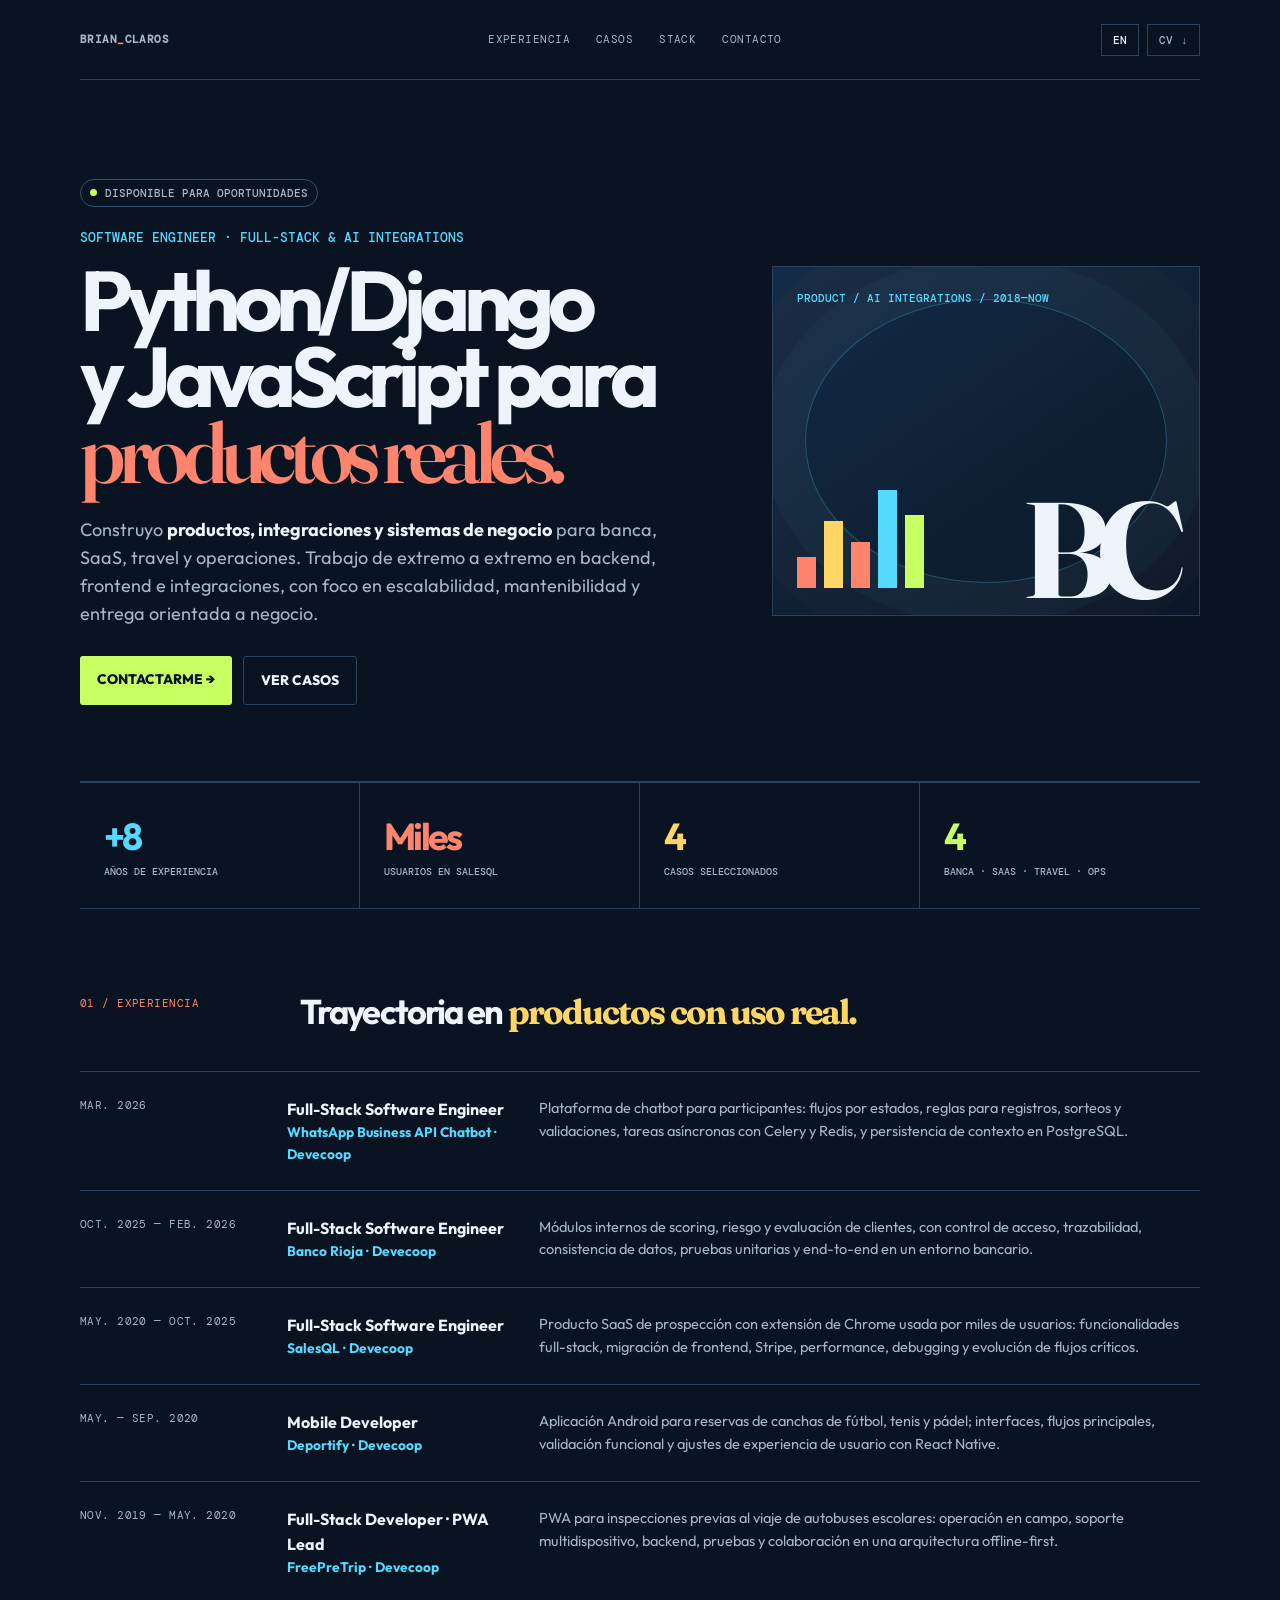
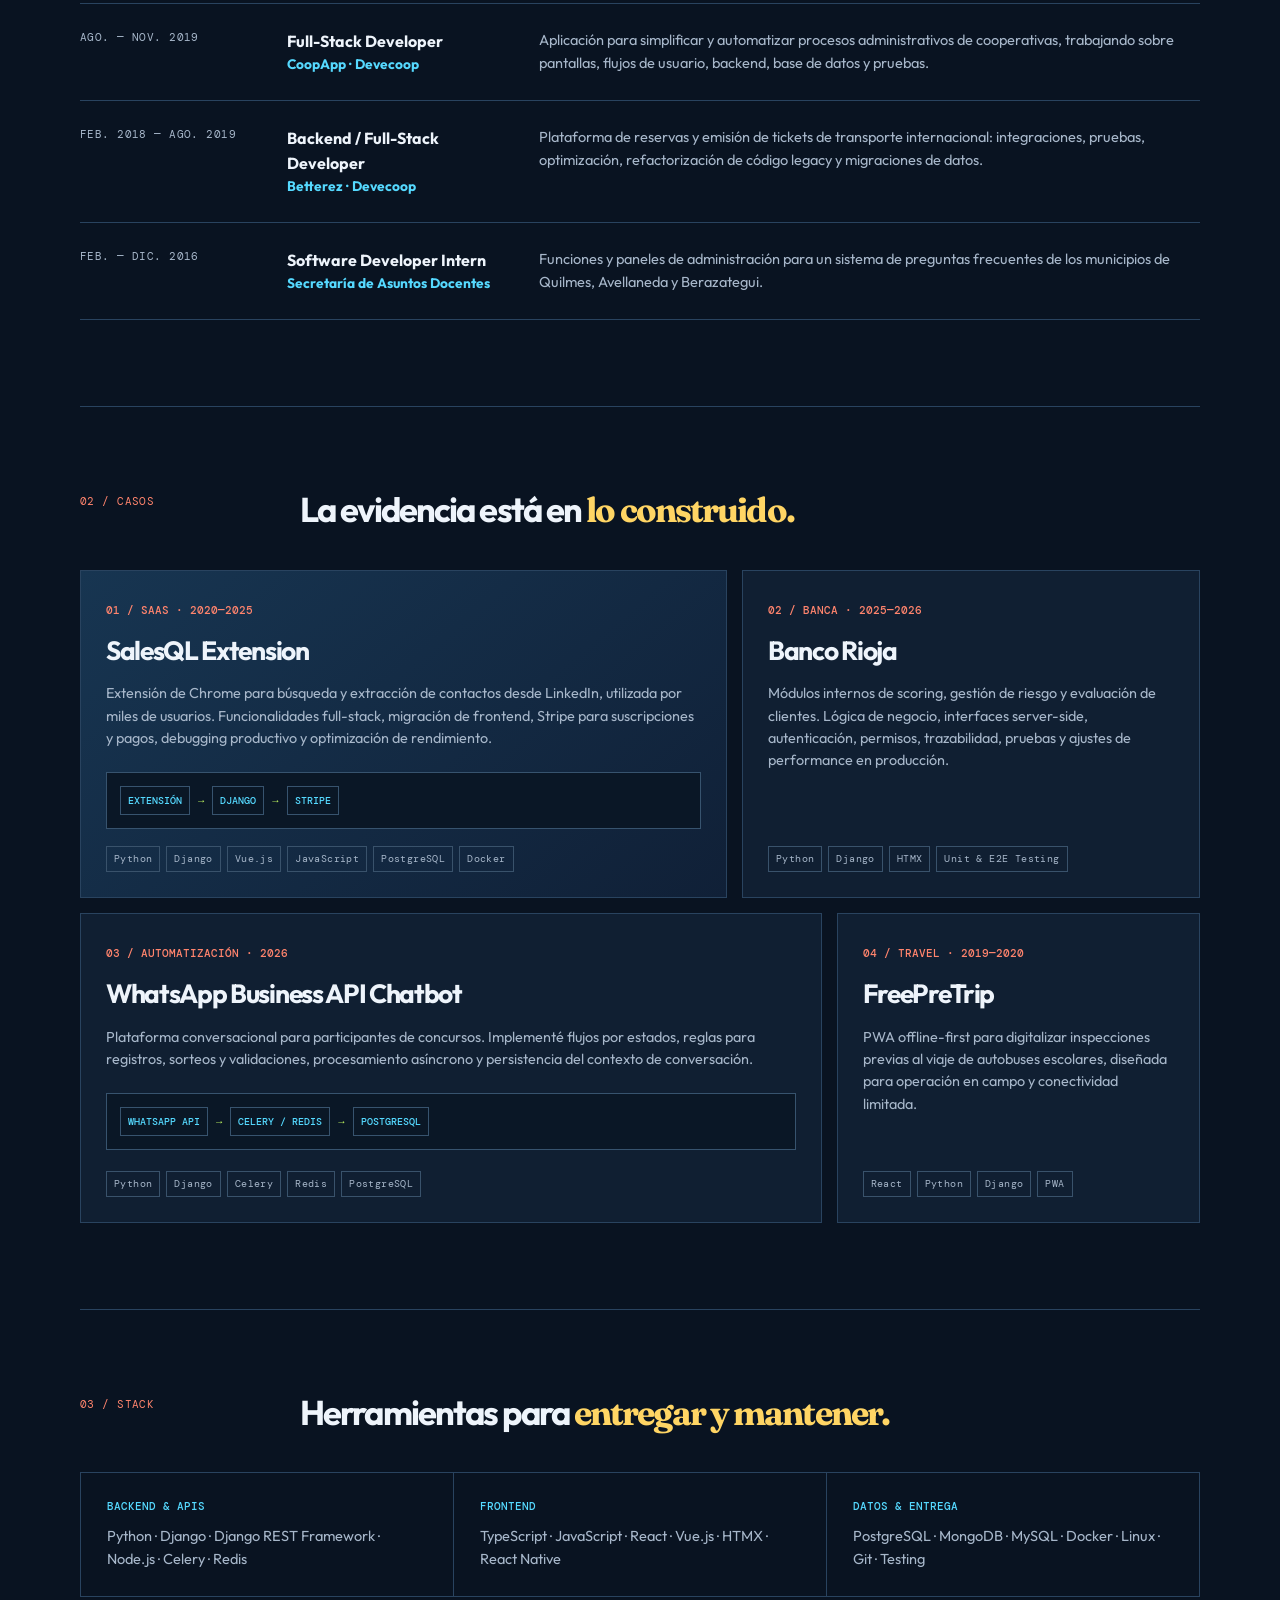
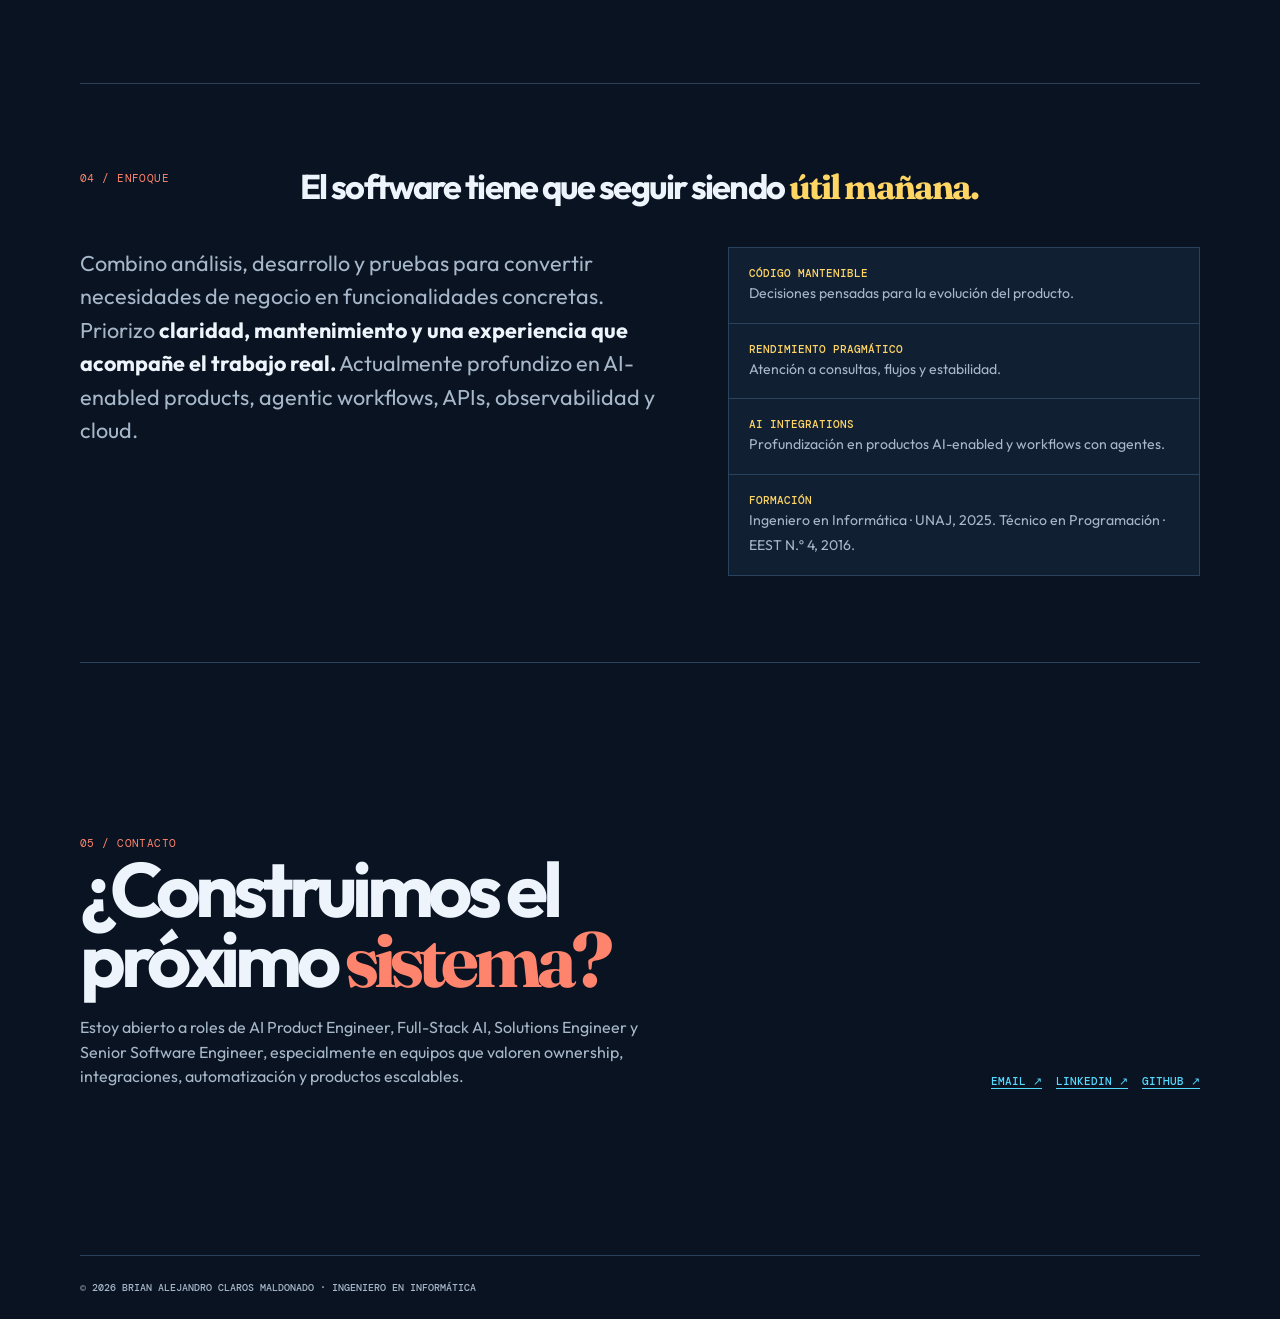
==== commit 264352a2: "Cambios finales en index" ====
--- a/index.html
+++ b/index.html
@@ -13,7 +13,7 @@
 <body>
   <header class="wrap nav"><a class="brand" href="#top">BRIAN<i>_</i>CLAROS</a><nav class="nav-links"><a href="#experience">EXPERIENCIA</a><a href="#cases">CASOS</a><a href="#stack">STACK</a><a href="#contact">CONTACTO</a></nav><div class="nav-actions"><button class="lang-toggle" type="button" data-lang-toggle aria-label="Cambiar idioma">EN</button><a class="nav-cv" href="CV_Brian.pdf" download>CV ↓</a></div></header>
   <main id="top" class="wrap">
-    <section class="hero"><div><span class="available"><i></i> DISPONIBLE PARA OPORTUNIDADES</span><p class="role-label">SOFTWARE ENGINEER · FULL-STACK &amp; AI INTEGRATIONS</p><h1>Python, TypeScript<br>y Django para<br><em>productos reales.</em></h1><p class="hero-copy">Construyo <strong>productos, integraciones y sistemas de negocio</strong> para banca, SaaS, travel y operaciones. Trabajo de extremo a extremo en backend, frontend e integraciones, con foco en escalabilidad, mantenibilidad y entrega orientada a negocio.</p><div class="actions"><a class="button" href="mailto:brianclarosmaldonado@gmail.com">CONTACTARME →</a><a class="button alt" href="#cases">VER CASOS</a></div></div><aside class="signal" aria-label="Composición gráfica de Brian Claros"><p class="signal-title">PRODUCT / AI INTEGRATIONS / 2018—NOW</p><div class="signal-bars"><i></i><i></i><i></i><i></i><i></i></div><strong class="signal-bc">BC</strong></aside></section>
+    <section class="hero"><div><span class="available"><i></i> DISPONIBLE PARA OPORTUNIDADES</span><p class="role-label">SOFTWARE ENGINEER · FULL-STACK &amp; AI INTEGRATIONS</p><h1>Python/Django<br>y JavaScript para<br><em>productos reales.</em></h1><p class="hero-copy">Construyo <strong>productos, integraciones y sistemas de negocio</strong> para banca, SaaS, travel y operaciones. Trabajo de extremo a extremo en backend, frontend e integraciones, con foco en escalabilidad, mantenibilidad y entrega orientada a negocio.</p><div class="actions"><a class="button" href="mailto:brianclarosmaldonado@gmail.com">CONTACTARME →</a><a class="button alt" href="#cases">VER CASOS</a></div></div><aside class="signal" aria-label="Composición gráfica de Brian Claros"><p class="signal-title">PRODUCT / AI INTEGRATIONS / 2018—NOW</p><div class="signal-bars"><i></i><i></i><i></i><i></i><i></i></div><strong class="signal-bc">BC</strong></aside></section>
     <div class="metrics"><div class="metric"><b>+8</b><span>AÑOS DE EXPERIENCIA</span></div><div class="metric"><b>Miles</b><span>USUARIOS EN SALESQL</span></div><div class="metric"><b>4</b><span>CASOS SELECCIONADOS</span></div><div class="metric"><b>4</b><span>BANCA · SAAS · TRAVEL · OPS</span></div></div>
     <section id="experience"><div class="section-head"><span class="eyebrow">01 / EXPERIENCIA</span><h2>Trayectoria en <em>productos con uso real.</em></h2></div><div class="timeline"><article class="job"><time class="period">MAR. 2026</time><div><h3>Full-Stack Software Engineer</h3><b>WhatsApp Business API Chatbot · Devecoop</b></div><p>Plataforma de chatbot para participantes: flujos por estados, reglas para registros, sorteos y validaciones, tareas asíncronas con Celery y Redis, y persistencia de contexto en PostgreSQL.</p></article><article class="job"><time class="period">OCT. 2025 — FEB. 2026</time><div><h3>Full-Stack Software Engineer</h3><b>Banco Rioja · Devecoop</b></div><p>Módulos internos de scoring, riesgo y evaluación de clientes, con control de acceso, trazabilidad, consistencia de datos, pruebas unitarias y end-to-end en un entorno bancario.</p></article><article class="job"><time class="period">MAY. 2020 — OCT. 2025</time><div><h3>Full-Stack Software Engineer</h3><b>SalesQL · Devecoop</b></div><p>Producto SaaS de prospección con extensión de Chrome usada por miles de usuarios: funcionalidades full-stack, migración de frontend, Stripe, performance, debugging y evolución de flujos críticos.</p></article><article class="job"><time class="period">MAY. — SEP. 2020</time><div><h3>Mobile Developer</h3><b>Deportify · Devecoop</b></div><p>Aplicación Android para reservas de canchas de fútbol, tenis y pádel; interfaces, flujos principales, validación funcional y ajustes de experiencia de usuario con React Native.</p></article><article class="job"><time class="period">NOV. 2019 — MAY. 2020</time><div><h3>Full-Stack Developer · PWA Lead</h3><b>FreePreTrip · Devecoop</b></div><p>PWA para inspecciones previas al viaje de autobuses escolares: operación en campo, soporte multidispositivo, backend, pruebas y colaboración en una arquitectura offline-first.</p></article><article class="job"><time class="period">AGO. — NOV. 2019</time><div><h3>Full-Stack Developer</h3><b>CoopApp · Devecoop</b></div><p>Aplicación para simplificar y automatizar procesos administrativos de cooperativas, trabajando sobre pantallas, flujos de usuario, backend, base de datos y pruebas.</p></article><article class="job"><time class="period">FEB. 2018 — AGO. 2019</time><div><h3>Backend / Full-Stack Developer</h3><b>Betterez · Devecoop</b></div><p>Plataforma de reservas y emisión de tickets de transporte internacional: integraciones, pruebas, optimización, refactorización de código legacy y migraciones de datos.</p></article><article class="job"><time class="period">FEB. — DIC. 2016</time><div><h3>Software Developer Intern</h3><b>Secretaría de Asuntos Docentes</b></div><p>Funciones y paneles de administración para un sistema de preguntas frecuentes de los municipios de Quilmes, Avellaneda y Berazategui.</p></article></div></section>
     <section id="cases"><div class="section-head"><span class="eyebrow">02 / CASOS</span><h2>La evidencia está en <em>lo construido.</em></h2></div><div class="cases"><article class="case main"><div><span class="case-num">01 / SAAS · 2020—2025</span><h3>SalesQL Extension</h3><p>Extensión de Chrome para búsqueda y extracción de contactos desde LinkedIn, utilizada por miles de usuarios. Funcionalidades full-stack, migración de frontend, Stripe para suscripciones y pagos, debugging productivo y optimización de rendimiento.</p><div class="case-diagram"><span>EXTENSIÓN</span><b>→</b><span>DJANGO</span><b>→</b><span>STRIPE</span></div></div><div class="tags"><span class="tag">Python</span><span class="tag">Django</span><span class="tag">Vue.js</span><span class="tag">JavaScript</span><span class="tag">PostgreSQL</span><span class="tag">Docker</span></div></article><article class="case side"><div><span class="case-num">02 / BANCA · 2025—2026</span><h3>Banco Rioja</h3><p>Módulos internos de scoring, gestión de riesgo y evaluación de clientes. Lógica de negocio, interfaces server-side, autenticación, permisos, trazabilidad, pruebas y ajustes de performance en producción.</p></div><div class="tags"><span class="tag">Python</span><span class="tag">Django</span><span class="tag">HTMX</span><span class="tag">Unit &amp; E2E Testing</span></div></article><article class="case wide"><div><span class="case-num">03 / AUTOMATIZACIÓN · 2026</span><h3>WhatsApp Business API Chatbot</h3><p>Plataforma conversacional para participantes de concursos. Implementé flujos por estados, reglas para registros, sorteos y validaciones, procesamiento asíncrono y persistencia del contexto de conversación.</p><div class="case-diagram"><span>WHATSAPP API</span><b>→</b><span>CELERY / REDIS</span><b>→</b><span>POSTGRESQL</span></div></div><div class="tags"><span class="tag">Python</span><span class="tag">Django</span><span class="tag">Celery</span><span class="tag">Redis</span><span class="tag">PostgreSQL</span></div></article><article class="case narrow"><div><span class="case-num">04 / TRAVEL · 2019—2020</span><h3>FreePreTrip</h3><p>PWA offline-first para digitalizar inspecciones previas al viaje de autobuses escolares, diseñada para operación en campo y conectividad limitada.</p></div><div class="tags"><span class="tag">React</span><span class="tag">Python</span><span class="tag">Django</span><span class="tag">PWA</span></div></article></div></section>
@@ -27,8 +27,8 @@
         'EXPERIENCIA': 'EXPERIENCE', 'CASOS': 'CASES', 'STACK': 'STACK', 'CONTACTO': 'CONTACT',
         'DISPONIBLE PARA OPORTUNIDADES': 'AVAILABLE FOR OPPORTUNITIES',
         'SOFTWARE ENGINEER · FULL-STACK & AI INTEGRATIONS': 'SOFTWARE ENGINEER · FULL-STACK & AI INTEGRATIONS',
-        'Python, TypeScript': 'Python, TypeScript',
-        'y Django para': 'and Django for',
+        'Python/Django': 'Python/Django',
+        'y JavaScript para': 'and JavaScript for',
         'productos reales.': 'real products.',
         'Construyo': 'I build',
         'productos, integraciones y sistemas de negocio': 'products, integrations, and business systems',
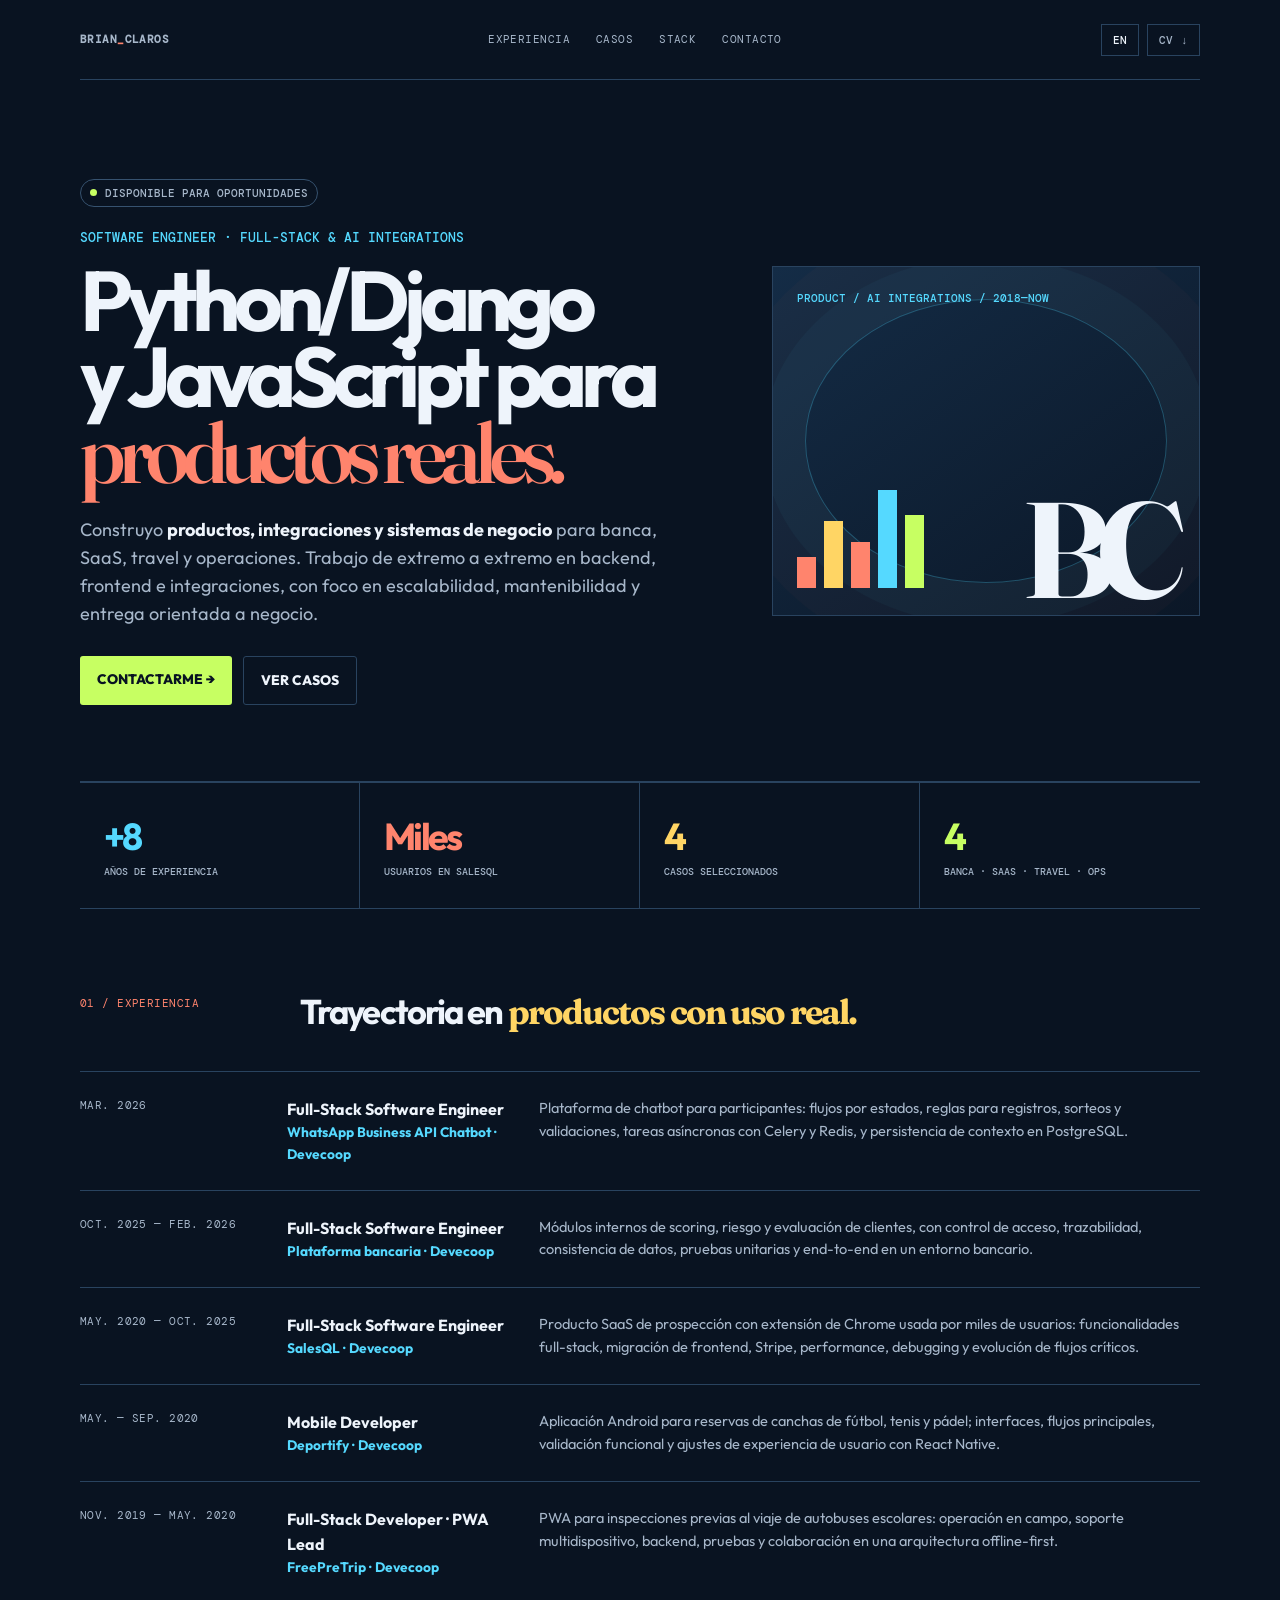
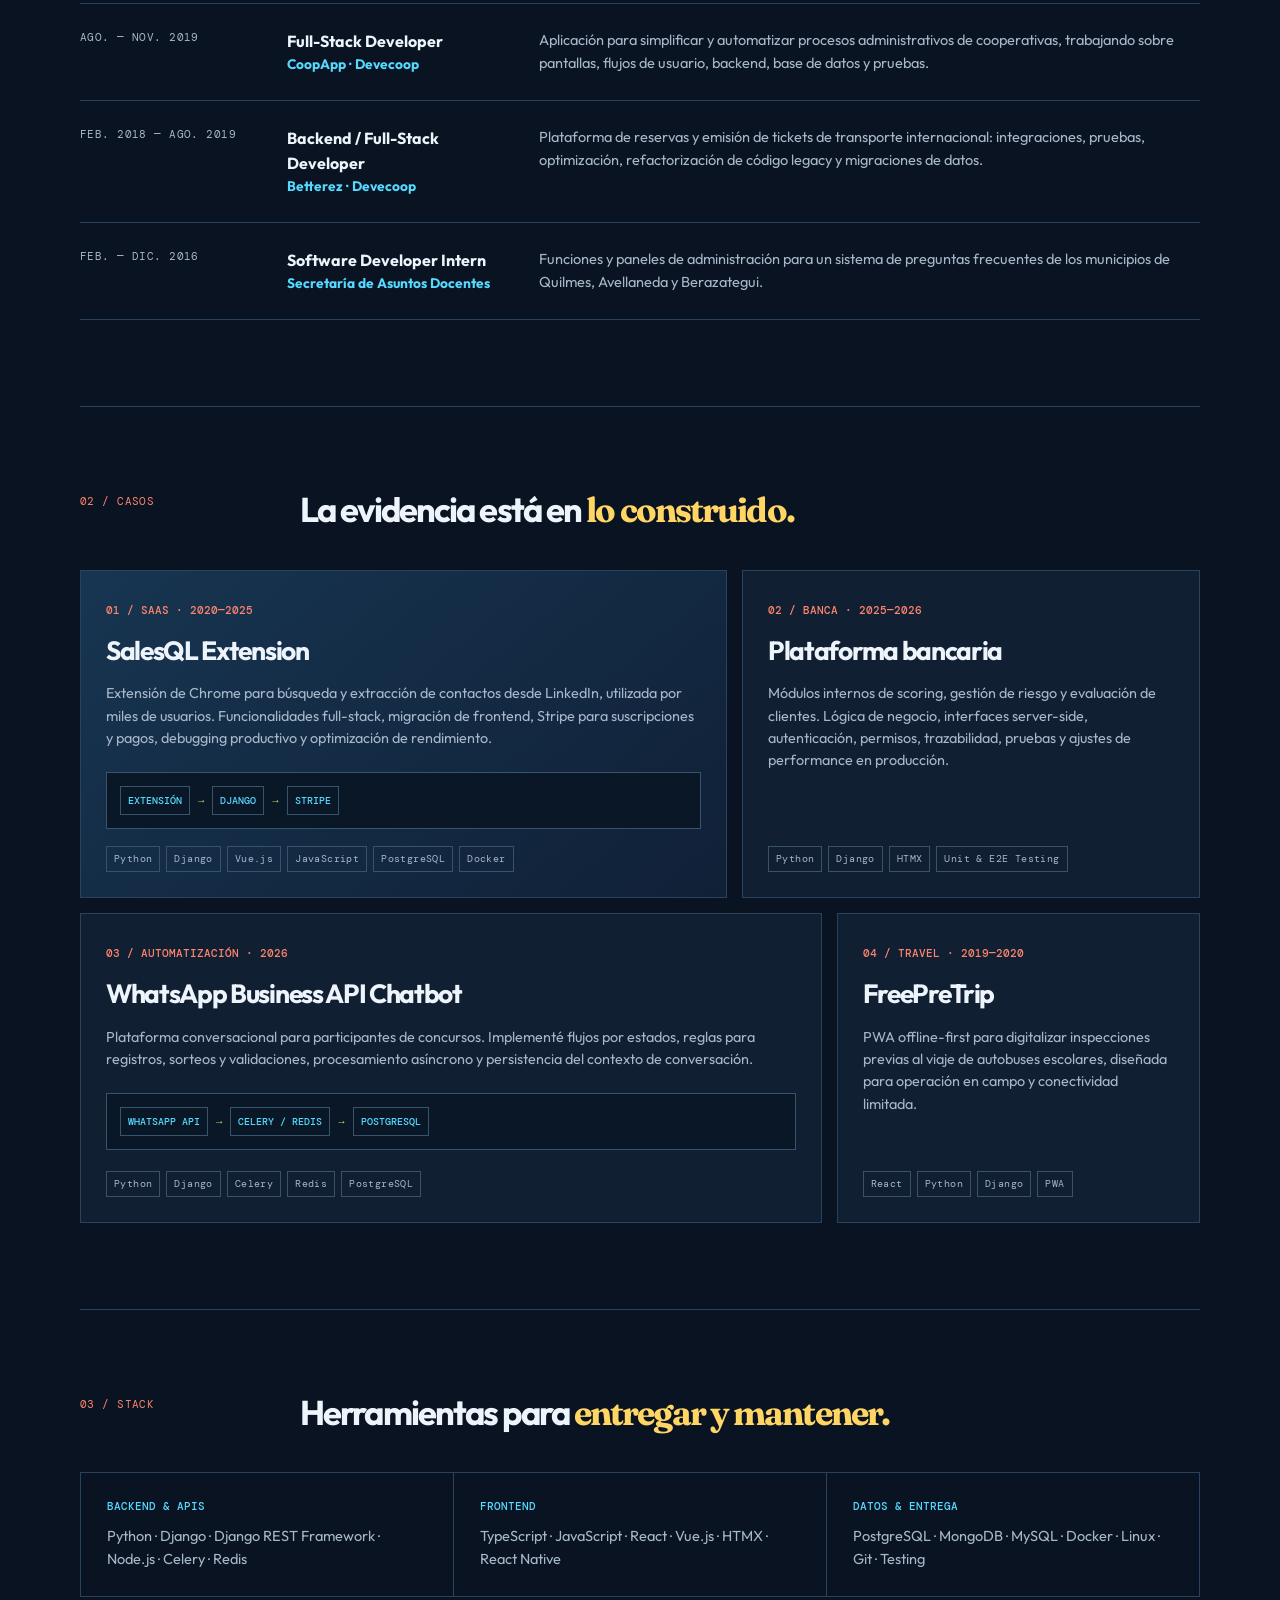
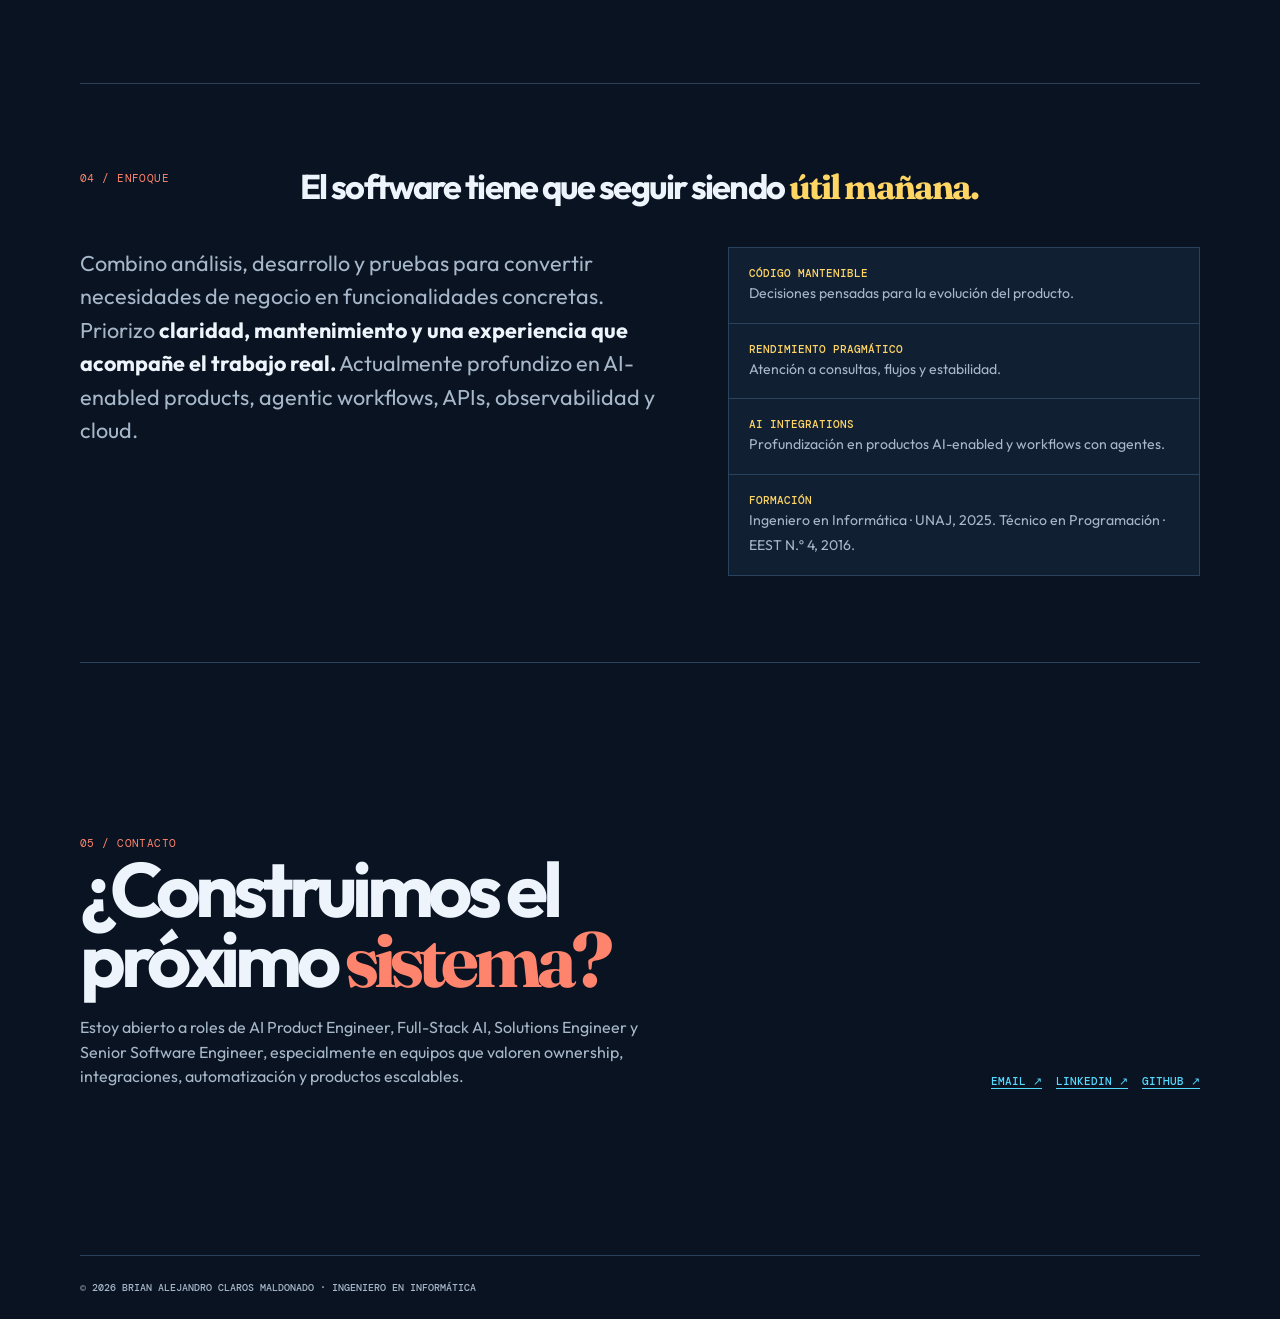
==== commit 1b2b2e2d: "Some changes" ====
--- a/index.html
+++ b/index.html
@@ -1,26 +1,883 @@
 <!doctype html>
 <html lang="es">
+
 <head>
-  <meta charset="utf-8"><meta name="viewport" content="width=device-width,initial-scale=1">
-  <meta name="description" content="Brian Claros — Software Engineer especializado en Full-Stack, AI Integrations, Python, TypeScript, Django y React.">
-  <title>Brian Claros | Full-Stack & AI Integrations</title><link rel="icon" href="assets/favicon.svg" type="image/svg+xml">
-  <link rel="preconnect" href="https://fonts.googleapis.com"><link rel="preconnect" href="https://fonts.gstatic.com" crossorigin>
-  <link href="https://fonts.googleapis.com/css2?family=DM+Mono:wght@400;500&family=Fraunces:opsz,wght@9..144,600;9..144,700&family=Outfit:wght@400;500;600;700;800&display=swap" rel="stylesheet">
+  <meta charset="utf-8">
+  <meta name="viewport" content="width=device-width,initial-scale=1">
+  <meta name="description"
+    content="Brian Claros — Software Engineer especializado en Full-Stack, AI Integrations, Python, TypeScript, Django y React.">
+  <title>Brian Claros | Full-Stack & AI Integrations</title>
+  <link rel="icon" href="assets/favicon.svg" type="image/svg+xml">
+  <link rel="preconnect" href="https://fonts.googleapis.com">
+  <link rel="preconnect" href="https://fonts.gstatic.com" crossorigin>
+  <link
+    href="https://fonts.googleapis.com/css2?family=DM+Mono:wght@400;500&family=Fraunces:opsz,wght@9..144,600;9..144,700&family=Outfit:wght@400;500;600;700;800&display=swap"
+    rel="stylesheet">
   <style>
-    :root{--bg:#091321;--surface:#101f32;--surface-2:#162a43;--text:#eef4fb;--muted:#a7b7ca;--line:#29435f;--blue:#55d9ff;--coral:#ff846d;--yellow:#ffd564;--mint:#c7ff62}*{box-sizing:border-box}html{scroll-behavior:smooth}body{margin:0;overflow-x:hidden;background:var(--bg);color:var(--text);font-family:Outfit,sans-serif;line-height:1.55}a{color:inherit;text-decoration:none}.wrap{width:min(1120px,calc(100% - 48px));margin:auto}.mono,.nav a,.eyebrow,.tag,.period{font-family:"DM Mono",monospace;letter-spacing:.04em}.nav{height:80px;display:flex;align-items:center;justify-content:space-between;border-bottom:1px solid var(--line)}.brand{font-weight:800;font-size:.95rem}.brand i{color:var(--coral);font-style:normal}.nav-links{display:flex;gap:26px}.nav a{color:var(--muted);font-size:.68rem}.nav a:hover{color:var(--blue)}.nav-cv,.lang-toggle{padding:8px 11px;border:1px solid var(--line);background:transparent;color:var(--text);font:500 .67rem "DM Mono",monospace}.lang-toggle{cursor:pointer}.nav-actions{display:flex;gap:8px}.hero{display:grid;grid-template-columns:1.2fr .8fr;gap:50px;align-items:center;padding:98px 0 76px}.available{display:inline-flex;gap:8px;align-items:center;margin-bottom:22px;padding:6px 9px;border:1px solid #36526f;border-radius:99px;color:var(--muted);font:500 .67rem "DM Mono",monospace}.available i{width:7px;height:7px;border-radius:50%;background:var(--mint)}h1,h2,h3,p{margin:0}.role-label{color:var(--blue);font:500 .83rem "DM Mono",monospace}.hero h1{max-width:700px;margin-top:16px;font-size:clamp(3.5rem,6.6vw,6.5rem);line-height:.9;letter-spacing:-.075em}.hero h1 em{font-family:Fraunces,serif;font-style:normal;color:var(--coral);font-weight:600}.hero-copy{max-width:610px;margin-top:25px;color:var(--muted);font-size:1.13rem}.hero-copy strong{color:var(--text)}.actions{display:flex;gap:11px;flex-wrap:wrap;margin-top:28px}.button{padding:13px 17px;background:var(--mint);color:#081322;border-radius:3px;font-weight:800;font-size:.86rem}.button.alt{background:transparent;border:1px solid var(--line);color:var(--text)}.signal{position:relative;min-height:350px;padding:24px;border:1px solid var(--line);background:linear-gradient(145deg,#142c46,#0b1727);overflow:hidden}.signal:before{content:"";position:absolute;inset:32px;border:1px solid rgba(85,217,255,.28);border-radius:50%;box-shadow:0 0 0 42px rgba(85,217,255,.035),0 0 0 84px rgba(255,132,109,.025)}.signal-title{position:relative;z-index:1;color:var(--blue);font:500 .68rem "DM Mono",monospace}.signal-bc{position:absolute;z-index:1;right:30px;bottom:15px;font:700 8.5rem/.75 Fraunces,serif;letter-spacing:-.12em;color:var(--text)}.signal-bars{position:absolute;z-index:2;left:24px;bottom:27px;display:flex;align-items:end;gap:8px;height:105px}.signal-bars i{width:19px;background:var(--coral)}.signal-bars i:nth-child(1){height:30%}.signal-bars i:nth-child(2){height:64%;background:var(--yellow)}.signal-bars i:nth-child(3){height:44%}.signal-bars i:nth-child(4){height:94%;background:var(--blue)}.signal-bars i:nth-child(5){height:70%;background:var(--mint)}.metrics{display:grid;grid-template-columns:repeat(4,minmax(0,1fr));border-top:1px solid var(--line);border-bottom:1px solid var(--line)}.metric{min-width:0;min-height:125px;padding:24px;border-right:1px solid var(--line)}.metric:last-child{border:0}.metric b{display:block;font-size:2.35rem;letter-spacing:-.07em}.metric:nth-child(1) b{color:var(--blue)}.metric:nth-child(2) b{color:var(--coral)}.metric:nth-child(3) b{color:var(--yellow)}.metric:nth-child(4) b{color:var(--mint)}.metric span{display:block;overflow-wrap:anywhere;color:var(--muted);font:500 .65rem "DM Mono",monospace}section{padding:86px 0;border-bottom:1px solid var(--line)}.section-head{display:grid;grid-template-columns:190px minmax(0,1fr);gap:30px;margin-bottom:42px}.eyebrow{color:var(--coral);font-size:.68rem}.section-head h2{font-size:2.15rem;line-height:1;letter-spacing:-.055em}.section-head h2 em{font-family:Fraunces,serif;color:var(--yellow);font-style:normal}.timeline{border-top:1px solid var(--line)}.job{display:grid;grid-template-columns:180px 225px minmax(0,1fr);gap:27px;padding:25px 0;border-bottom:1px solid var(--line)}.period{color:var(--muted);font-size:.67rem}.job h3{font-size:1rem}.job b{display:block;color:var(--blue);font-size:.86rem}.job p{color:var(--muted);font-size:.91rem}.cases{display:grid;grid-template-columns:repeat(12,minmax(0,1fr));gap:15px}.case{padding:25px;min-height:310px;border:1px solid var(--line);background:var(--surface);display:flex;flex-direction:column;justify-content:space-between}.case.main{grid-column:span 7;background:linear-gradient(140deg,#173551,#102037)}.case.side{grid-column:span 5}.case.wide{grid-column:span 8}.case.narrow{grid-column:span 4}.case-num{color:var(--coral);font:500 .67rem "DM Mono",monospace}.case h3{margin-top:10px;font-size:1.65rem;letter-spacing:-.05em}.case p{margin-top:11px;color:var(--muted);font-size:.9rem}.case-diagram{display:flex;flex-wrap:wrap;align-items:center;gap:8px;margin-top:23px;padding:13px;border:1px solid #37536e;background:#0a1726;color:var(--blue);font:500 .65rem "DM Mono",monospace}.case-diagram span{padding:7px;border:1px solid #37536e}.case-diagram b{color:var(--mint)}.tags{display:flex;flex-wrap:wrap;gap:6px;margin-top:17px}.tag{padding:4px 7px;border:1px solid #39526b;color:var(--muted);font-size:.62rem}.stack{display:grid;grid-template-columns:repeat(3,minmax(0,1fr));gap:1px;background:var(--line);border:1px solid var(--line)}.stack article{padding:26px;background:var(--bg)}.stack h3{font:500 .68rem "DM Mono",monospace;color:var(--blue)}.stack p{margin-top:12px;color:var(--muted);font-size:.91rem}.about{display:grid;grid-template-columns:minmax(0,1.1fr) minmax(0,.9fr);gap:70px}.about>p{font-size:1.35rem;color:var(--muted)}.about strong{color:var(--text)}.principles{display:grid;gap:1px;background:var(--line);border:1px solid var(--line)}.principles article{padding:18px 20px;background:var(--surface)}.principles b{display:block;color:var(--yellow);font:500 .68rem "DM Mono",monospace}.principles span{color:var(--muted);font-size:.88rem}.contact{display:grid;grid-template-columns:minmax(0,1fr) auto;gap:30px;align-items:end;padding:80px 0}.contact h2{max-width:700px;font-size:clamp(2.8rem,6vw,5.2rem);line-height:.92;letter-spacing:-.07em}.contact h2 em{font-family:Fraunces,serif;color:var(--coral);font-style:normal}.contact p{max-width:570px;margin-top:19px;color:var(--muted)}.contact-links{display:flex;gap:14px;flex-wrap:wrap}.contact-links a{color:var(--blue);border-bottom:1px solid var(--blue);font:500 .68rem "DM Mono",monospace}.footer{padding:25px 0;color:var(--muted);font:500 .64rem "DM Mono",monospace}@media(max-width:760px){.wrap{width:min(100% - 32px,1120px)}.nav{height:70px}.nav-links a:nth-child(1),.nav-links a:nth-child(3){display:none}.hero{grid-template-columns:minmax(0,1fr);padding:64px 0}.hero>div,.section-head>*,.job>*,.case,.metric{min-width:0}.role-label{white-space:normal;font-size:.72rem}.hero h1{font-size:2.6rem}.hero-copy{font-size:1rem}.signal{min-height:215px}.signal-bc{right:18px;font-size:4.5rem}.metrics{grid-template-columns:repeat(2,minmax(0,1fr))}.metric:nth-child(2){border-right:0}.metric{min-height:105px;padding:18px}.section-head{grid-template-columns:minmax(0,1fr);gap:12px;margin-bottom:28px}.section-head h2{font-size:1.85rem}.job{grid-template-columns:minmax(0,1fr);gap:9px}.cases{display:block}.case{margin-bottom:15px;min-height:265px}.stack,.about,.contact{grid-template-columns:minmax(0,1fr)}.stack{gap:1px}.contact{align-items:start}.contact-links{margin-top:6px}.nav-cv{display:none}}
+    :root {
+      --bg: #091321;
+      --surface: #101f32;
+      --surface-2: #162a43;
+      --text: #eef4fb;
+      --muted: #a7b7ca;
+      --line: #29435f;
+      --blue: #55d9ff;
+      --coral: #ff846d;
+      --yellow: #ffd564;
+      --mint: #c7ff62
+    }
+
+    * {
+      box-sizing: border-box
+    }
+
+    html {
+      scroll-behavior: smooth
+    }
+
+    body {
+      margin: 0;
+      overflow-x: hidden;
+      background: var(--bg);
+      color: var(--text);
+      font-family: Outfit, sans-serif;
+      line-height: 1.55
+    }
+
+    a {
+      color: inherit;
+      text-decoration: none
+    }
+
+    .wrap {
+      width: min(1120px, calc(100% - 48px));
+      margin: auto
+    }
+
+    .mono,
+    .nav a,
+    .eyebrow,
+    .tag,
+    .period {
+      font-family: "DM Mono", monospace;
+      letter-spacing: .04em
+    }
+
+    .nav {
+      height: 80px;
+      display: flex;
+      align-items: center;
+      justify-content: space-between;
+      border-bottom: 1px solid var(--line)
+    }
+
+    .brand {
+      font-weight: 800;
+      font-size: .95rem
+    }
+
+    .brand i {
+      color: var(--coral);
+      font-style: normal
+    }
+
+    .nav-links {
+      display: flex;
+      gap: 26px
+    }
+
+    .nav a {
+      color: var(--muted);
+      font-size: .68rem
+    }
+
+    .nav a:hover {
+      color: var(--blue)
+    }
+
+    .nav-cv,
+    .lang-toggle {
+      padding: 8px 11px;
+      border: 1px solid var(--line);
+      background: transparent;
+      color: var(--text);
+      font: 500 .67rem "DM Mono", monospace
+    }
+
+    .lang-toggle {
+      cursor: pointer
+    }
+
+    .nav-actions {
+      display: flex;
+      gap: 8px
+    }
+
+    .hero {
+      display: grid;
+      grid-template-columns: 1.2fr .8fr;
+      gap: 50px;
+      align-items: center;
+      padding: 98px 0 76px
+    }
+
+    .available {
+      display: inline-flex;
+      gap: 8px;
+      align-items: center;
+      margin-bottom: 22px;
+      padding: 6px 9px;
+      border: 1px solid #36526f;
+      border-radius: 99px;
+      color: var(--muted);
+      font: 500 .67rem "DM Mono", monospace
+    }
+
+    .available i {
+      width: 7px;
+      height: 7px;
+      border-radius: 50%;
+      background: var(--mint)
+    }
+
+    h1,
+    h2,
+    h3,
+    p {
+      margin: 0
+    }
+
+    .role-label {
+      color: var(--blue);
+      font: 500 .83rem "DM Mono", monospace
+    }
+
+    .hero h1 {
+      max-width: 700px;
+      margin-top: 16px;
+      font-size: clamp(3.5rem, 6.6vw, 6.5rem);
+      line-height: .9;
+      letter-spacing: -.075em
+    }
+
+    .hero h1 em {
+      font-family: Fraunces, serif;
+      font-style: normal;
+      color: var(--coral);
+      font-weight: 600
+    }
+
+    .hero-copy {
+      max-width: 610px;
+      margin-top: 25px;
+      color: var(--muted);
+      font-size: 1.13rem
+    }
+
+    .hero-copy strong {
+      color: var(--text)
+    }
+
+    .actions {
+      display: flex;
+      gap: 11px;
+      flex-wrap: wrap;
+      margin-top: 28px
+    }
+
+    .button {
+      padding: 13px 17px;
+      background: var(--mint);
+      color: #081322;
+      border-radius: 3px;
+      font-weight: 800;
+      font-size: .86rem
+    }
+
+    .button.alt {
+      background: transparent;
+      border: 1px solid var(--line);
+      color: var(--text)
+    }
+
+    .signal {
+      position: relative;
+      min-height: 350px;
+      padding: 24px;
+      border: 1px solid var(--line);
+      background: linear-gradient(145deg, #142c46, #0b1727);
+      overflow: hidden
+    }
+
+    .signal:before {
+      content: "";
+      position: absolute;
+      inset: 32px;
+      border: 1px solid rgba(85, 217, 255, .28);
+      border-radius: 50%;
+      box-shadow: 0 0 0 42px rgba(85, 217, 255, .035), 0 0 0 84px rgba(255, 132, 109, .025)
+    }
+
+    .signal-title {
+      position: relative;
+      z-index: 1;
+      color: var(--blue);
+      font: 500 .68rem "DM Mono", monospace
+    }
+
+    .signal-bc {
+      position: absolute;
+      z-index: 1;
+      right: 30px;
+      bottom: 15px;
+      font: 700 8.5rem/.75 Fraunces, serif;
+      letter-spacing: -.12em;
+      color: var(--text)
+    }
+
+    .signal-bars {
+      position: absolute;
+      z-index: 2;
+      left: 24px;
+      bottom: 27px;
+      display: flex;
+      align-items: end;
+      gap: 8px;
+      height: 105px
+    }
+
+    .signal-bars i {
+      width: 19px;
+      background: var(--coral)
+    }
+
+    .signal-bars i:nth-child(1) {
+      height: 30%
+    }
+
+    .signal-bars i:nth-child(2) {
+      height: 64%;
+      background: var(--yellow)
+    }
+
+    .signal-bars i:nth-child(3) {
+      height: 44%
+    }
+
+    .signal-bars i:nth-child(4) {
+      height: 94%;
+      background: var(--blue)
+    }
+
+    .signal-bars i:nth-child(5) {
+      height: 70%;
+      background: var(--mint)
+    }
+
+    .metrics {
+      display: grid;
+      grid-template-columns: repeat(4, minmax(0, 1fr));
+      border-top: 1px solid var(--line);
+      border-bottom: 1px solid var(--line)
+    }
+
+    .metric {
+      min-width: 0;
+      min-height: 125px;
+      padding: 24px;
+      border-right: 1px solid var(--line)
+    }
+
+    .metric:last-child {
+      border: 0
+    }
+
+    .metric b {
+      display: block;
+      font-size: 2.35rem;
+      letter-spacing: -.07em
+    }
+
+    .metric:nth-child(1) b {
+      color: var(--blue)
+    }
+
+    .metric:nth-child(2) b {
+      color: var(--coral)
+    }
+
+    .metric:nth-child(3) b {
+      color: var(--yellow)
+    }
+
+    .metric:nth-child(4) b {
+      color: var(--mint)
+    }
+
+    .metric span {
+      display: block;
+      overflow-wrap: anywhere;
+      color: var(--muted);
+      font: 500 .65rem "DM Mono", monospace
+    }
+
+    section {
+      padding: 86px 0;
+      border-bottom: 1px solid var(--line)
+    }
+
+    .section-head {
+      display: grid;
+      grid-template-columns: 190px minmax(0, 1fr);
+      gap: 30px;
+      margin-bottom: 42px
+    }
+
+    .eyebrow {
+      color: var(--coral);
+      font-size: .68rem
+    }
+
+    .section-head h2 {
+      font-size: 2.15rem;
+      line-height: 1;
+      letter-spacing: -.055em
+    }
+
+    .section-head h2 em {
+      font-family: Fraunces, serif;
+      color: var(--yellow);
+      font-style: normal
+    }
+
+    .timeline {
+      border-top: 1px solid var(--line)
+    }
+
+    .job {
+      display: grid;
+      grid-template-columns: 180px 225px minmax(0, 1fr);
+      gap: 27px;
+      padding: 25px 0;
+      border-bottom: 1px solid var(--line)
+    }
+
+    .period {
+      color: var(--muted);
+      font-size: .67rem
+    }
+
+    .job h3 {
+      font-size: 1rem
+    }
+
+    .job b {
+      display: block;
+      color: var(--blue);
+      font-size: .86rem
+    }
+
+    .job p {
+      color: var(--muted);
+      font-size: .91rem
+    }
+
+    .cases {
+      display: grid;
+      grid-template-columns: repeat(12, minmax(0, 1fr));
+      gap: 15px
+    }
+
+    .case {
+      padding: 25px;
+      min-height: 310px;
+      border: 1px solid var(--line);
+      background: var(--surface);
+      display: flex;
+      flex-direction: column;
+      justify-content: space-between
+    }
+
+    .case.main {
+      grid-column: span 7;
+      background: linear-gradient(140deg, #173551, #102037)
+    }
+
+    .case.side {
+      grid-column: span 5
+    }
+
+    .case.wide {
+      grid-column: span 8
+    }
+
+    .case.narrow {
+      grid-column: span 4
+    }
+
+    .case-num {
+      color: var(--coral);
+      font: 500 .67rem "DM Mono", monospace
+    }
+
+    .case h3 {
+      margin-top: 10px;
+      font-size: 1.65rem;
+      letter-spacing: -.05em
+    }
+
+    .case p {
+      margin-top: 11px;
+      color: var(--muted);
+      font-size: .9rem
+    }
+
+    .case-diagram {
+      display: flex;
+      flex-wrap: wrap;
+      align-items: center;
+      gap: 8px;
+      margin-top: 23px;
+      padding: 13px;
+      border: 1px solid #37536e;
+      background: #0a1726;
+      color: var(--blue);
+      font: 500 .65rem "DM Mono", monospace
+    }
+
+    .case-diagram span {
+      padding: 7px;
+      border: 1px solid #37536e
+    }
+
+    .case-diagram b {
+      color: var(--mint)
+    }
+
+    .tags {
+      display: flex;
+      flex-wrap: wrap;
+      gap: 6px;
+      margin-top: 17px
+    }
+
+    .tag {
+      padding: 4px 7px;
+      border: 1px solid #39526b;
+      color: var(--muted);
+      font-size: .62rem
+    }
+
+    .stack {
+      display: grid;
+      grid-template-columns: repeat(3, minmax(0, 1fr));
+      gap: 1px;
+      background: var(--line);
+      border: 1px solid var(--line)
+    }
+
+    .stack article {
+      padding: 26px;
+      background: var(--bg)
+    }
+
+    .stack h3 {
+      font: 500 .68rem "DM Mono", monospace;
+      color: var(--blue)
+    }
+
+    .stack p {
+      margin-top: 12px;
+      color: var(--muted);
+      font-size: .91rem
+    }
+
+    .about {
+      display: grid;
+      grid-template-columns: minmax(0, 1.1fr) minmax(0, .9fr);
+      gap: 70px
+    }
+
+    .about>p {
+      font-size: 1.35rem;
+      color: var(--muted)
+    }
+
+    .about strong {
+      color: var(--text)
+    }
+
+    .principles {
+      display: grid;
+      gap: 1px;
+      background: var(--line);
+      border: 1px solid var(--line)
+    }
+
+    .principles article {
+      padding: 18px 20px;
+      background: var(--surface)
+    }
+
+    .principles b {
+      display: block;
+      color: var(--yellow);
+      font: 500 .68rem "DM Mono", monospace
+    }
+
+    .principles span {
+      color: var(--muted);
+      font-size: .88rem
+    }
+
+    .contact {
+      display: grid;
+      grid-template-columns: minmax(0, 1fr) auto;
+      gap: 30px;
+      align-items: end;
+      padding: 80px 0
+    }
+
+    .contact h2 {
+      max-width: 700px;
+      font-size: clamp(2.8rem, 6vw, 5.2rem);
+      line-height: .92;
+      letter-spacing: -.07em
+    }
+
+    .contact h2 em {
+      font-family: Fraunces, serif;
+      color: var(--coral);
+      font-style: normal
+    }
+
+    .contact p {
+      max-width: 570px;
+      margin-top: 19px;
+      color: var(--muted)
+    }
+
+    .contact-links {
+      display: flex;
+      gap: 14px;
+      flex-wrap: wrap
+    }
+
+    .contact-links a {
+      color: var(--blue);
+      border-bottom: 1px solid var(--blue);
+      font: 500 .68rem "DM Mono", monospace
+    }
+
+    .footer {
+      padding: 25px 0;
+      color: var(--muted);
+      font: 500 .64rem "DM Mono", monospace
+    }
+
+    @media(max-width:760px) {
+      .wrap {
+        width: min(100% - 32px, 1120px)
+      }
+
+      .nav {
+        height: 70px
+      }
+
+      .nav-links a:nth-child(1),
+      .nav-links a:nth-child(3) {
+        display: none
+      }
+
+      .hero {
+        grid-template-columns: minmax(0, 1fr);
+        padding: 64px 0
+      }
+
+      .hero>div,
+      .section-head>*,
+      .job>*,
+      .case,
+      .metric {
+        min-width: 0
+      }
+
+      .role-label {
+        white-space: normal;
+        font-size: .72rem
+      }
+
+      .hero h1 {
+        font-size: 2.6rem
+      }
+
+      .hero-copy {
+        font-size: 1rem
+      }
+
+      .signal {
+        min-height: 215px
+      }
+
+      .signal-bc {
+        right: 18px;
+        font-size: 4.5rem
+      }
+
+      .metrics {
+        grid-template-columns: repeat(2, minmax(0, 1fr))
+      }
+
+      .metric:nth-child(2) {
+        border-right: 0
+      }
+
+      .metric {
+        min-height: 105px;
+        padding: 18px
+      }
+
+      .section-head {
+        grid-template-columns: minmax(0, 1fr);
+        gap: 12px;
+        margin-bottom: 28px
+      }
+
+      .section-head h2 {
+        font-size: 1.85rem
+      }
+
+      .job {
+        grid-template-columns: minmax(0, 1fr);
+        gap: 9px
+      }
+
+      .cases {
+        display: block
+      }
+
+      .case {
+        margin-bottom: 15px;
+        min-height: 265px
+      }
+
+      .stack,
+      .about,
+      .contact {
+        grid-template-columns: minmax(0, 1fr)
+      }
+
+      .stack {
+        gap: 1px
+      }
+
+      .contact {
+        align-items: start
+      }
+
+      .contact-links {
+        margin-top: 6px
+      }
+
+      .nav-cv {
+        display: none
+      }
+    }
   </style>
 </head>
+
 <body>
-  <header class="wrap nav"><a class="brand" href="#top">BRIAN<i>_</i>CLAROS</a><nav class="nav-links"><a href="#experience">EXPERIENCIA</a><a href="#cases">CASOS</a><a href="#stack">STACK</a><a href="#contact">CONTACTO</a></nav><div class="nav-actions"><button class="lang-toggle" type="button" data-lang-toggle aria-label="Cambiar idioma">EN</button><a class="nav-cv" href="CV_Brian.pdf" download>CV ↓</a></div></header>
+  <header class="wrap nav"><a class="brand" href="#top">BRIAN<i>_</i>CLAROS</a>
+    <nav class="nav-links"><a href="#experience">EXPERIENCIA</a><a href="#cases">CASOS</a><a href="#stack">STACK</a><a
+        href="#contact">CONTACTO</a></nav>
+    <div class="nav-actions"><button class="lang-toggle" type="button" data-lang-toggle
+        aria-label="Cambiar idioma">EN</button><a class="nav-cv" href="CV_Brian.pdf" download>CV ↓</a></div>
+  </header>
   <main id="top" class="wrap">
-    <section class="hero"><div><span class="available"><i></i> DISPONIBLE PARA OPORTUNIDADES</span><p class="role-label">SOFTWARE ENGINEER · FULL-STACK &amp; AI INTEGRATIONS</p><h1>Python/Django<br>y JavaScript para<br><em>productos reales.</em></h1><p class="hero-copy">Construyo <strong>productos, integraciones y sistemas de negocio</strong> para banca, SaaS, travel y operaciones. Trabajo de extremo a extremo en backend, frontend e integraciones, con foco en escalabilidad, mantenibilidad y entrega orientada a negocio.</p><div class="actions"><a class="button" href="mailto:brianclarosmaldonado@gmail.com">CONTACTARME →</a><a class="button alt" href="#cases">VER CASOS</a></div></div><aside class="signal" aria-label="Composición gráfica de Brian Claros"><p class="signal-title">PRODUCT / AI INTEGRATIONS / 2018—NOW</p><div class="signal-bars"><i></i><i></i><i></i><i></i><i></i></div><strong class="signal-bc">BC</strong></aside></section>
-    <div class="metrics"><div class="metric"><b>+8</b><span>AÑOS DE EXPERIENCIA</span></div><div class="metric"><b>Miles</b><span>USUARIOS EN SALESQL</span></div><div class="metric"><b>4</b><span>CASOS SELECCIONADOS</span></div><div class="metric"><b>4</b><span>BANCA · SAAS · TRAVEL · OPS</span></div></div>
-    <section id="experience"><div class="section-head"><span class="eyebrow">01 / EXPERIENCIA</span><h2>Trayectoria en <em>productos con uso real.</em></h2></div><div class="timeline"><article class="job"><time class="period">MAR. 2026</time><div><h3>Full-Stack Software Engineer</h3><b>WhatsApp Business API Chatbot · Devecoop</b></div><p>Plataforma de chatbot para participantes: flujos por estados, reglas para registros, sorteos y validaciones, tareas asíncronas con Celery y Redis, y persistencia de contexto en PostgreSQL.</p></article><article class="job"><time class="period">OCT. 2025 — FEB. 2026</time><div><h3>Full-Stack Software Engineer</h3><b>Banco Rioja · Devecoop</b></div><p>Módulos internos de scoring, riesgo y evaluación de clientes, con control de acceso, trazabilidad, consistencia de datos, pruebas unitarias y end-to-end en un entorno bancario.</p></article><article class="job"><time class="period">MAY. 2020 — OCT. 2025</time><div><h3>Full-Stack Software Engineer</h3><b>SalesQL · Devecoop</b></div><p>Producto SaaS de prospección con extensión de Chrome usada por miles de usuarios: funcionalidades full-stack, migración de frontend, Stripe, performance, debugging y evolución de flujos críticos.</p></article><article class="job"><time class="period">MAY. — SEP. 2020</time><div><h3>Mobile Developer</h3><b>Deportify · Devecoop</b></div><p>Aplicación Android para reservas de canchas de fútbol, tenis y pádel; interfaces, flujos principales, validación funcional y ajustes de experiencia de usuario con React Native.</p></article><article class="job"><time class="period">NOV. 2019 — MAY. 2020</time><div><h3>Full-Stack Developer · PWA Lead</h3><b>FreePreTrip · Devecoop</b></div><p>PWA para inspecciones previas al viaje de autobuses escolares: operación en campo, soporte multidispositivo, backend, pruebas y colaboración en una arquitectura offline-first.</p></article><article class="job"><time class="period">AGO. — NOV. 2019</time><div><h3>Full-Stack Developer</h3><b>CoopApp · Devecoop</b></div><p>Aplicación para simplificar y automatizar procesos administrativos de cooperativas, trabajando sobre pantallas, flujos de usuario, backend, base de datos y pruebas.</p></article><article class="job"><time class="period">FEB. 2018 — AGO. 2019</time><div><h3>Backend / Full-Stack Developer</h3><b>Betterez · Devecoop</b></div><p>Plataforma de reservas y emisión de tickets de transporte internacional: integraciones, pruebas, optimización, refactorización de código legacy y migraciones de datos.</p></article><article class="job"><time class="period">FEB. — DIC. 2016</time><div><h3>Software Developer Intern</h3><b>Secretaría de Asuntos Docentes</b></div><p>Funciones y paneles de administración para un sistema de preguntas frecuentes de los municipios de Quilmes, Avellaneda y Berazategui.</p></article></div></section>
-    <section id="cases"><div class="section-head"><span class="eyebrow">02 / CASOS</span><h2>La evidencia está en <em>lo construido.</em></h2></div><div class="cases"><article class="case main"><div><span class="case-num">01 / SAAS · 2020—2025</span><h3>SalesQL Extension</h3><p>Extensión de Chrome para búsqueda y extracción de contactos desde LinkedIn, utilizada por miles de usuarios. Funcionalidades full-stack, migración de frontend, Stripe para suscripciones y pagos, debugging productivo y optimización de rendimiento.</p><div class="case-diagram"><span>EXTENSIÓN</span><b>→</b><span>DJANGO</span><b>→</b><span>STRIPE</span></div></div><div class="tags"><span class="tag">Python</span><span class="tag">Django</span><span class="tag">Vue.js</span><span class="tag">JavaScript</span><span class="tag">PostgreSQL</span><span class="tag">Docker</span></div></article><article class="case side"><div><span class="case-num">02 / BANCA · 2025—2026</span><h3>Banco Rioja</h3><p>Módulos internos de scoring, gestión de riesgo y evaluación de clientes. Lógica de negocio, interfaces server-side, autenticación, permisos, trazabilidad, pruebas y ajustes de performance en producción.</p></div><div class="tags"><span class="tag">Python</span><span class="tag">Django</span><span class="tag">HTMX</span><span class="tag">Unit &amp; E2E Testing</span></div></article><article class="case wide"><div><span class="case-num">03 / AUTOMATIZACIÓN · 2026</span><h3>WhatsApp Business API Chatbot</h3><p>Plataforma conversacional para participantes de concursos. Implementé flujos por estados, reglas para registros, sorteos y validaciones, procesamiento asíncrono y persistencia del contexto de conversación.</p><div class="case-diagram"><span>WHATSAPP API</span><b>→</b><span>CELERY / REDIS</span><b>→</b><span>POSTGRESQL</span></div></div><div class="tags"><span class="tag">Python</span><span class="tag">Django</span><span class="tag">Celery</span><span class="tag">Redis</span><span class="tag">PostgreSQL</span></div></article><article class="case narrow"><div><span class="case-num">04 / TRAVEL · 2019—2020</span><h3>FreePreTrip</h3><p>PWA offline-first para digitalizar inspecciones previas al viaje de autobuses escolares, diseñada para operación en campo y conectividad limitada.</p></div><div class="tags"><span class="tag">React</span><span class="tag">Python</span><span class="tag">Django</span><span class="tag">PWA</span></div></article></div></section>
-    <section id="stack"><div class="section-head"><span class="eyebrow">03 / STACK</span><h2>Herramientas para <em>entregar y mantener.</em></h2></div><div class="stack"><article><h3>BACKEND &amp; APIS</h3><p>Python · Django · Django REST Framework · Node.js · Celery · Redis</p></article><article><h3>FRONTEND</h3><p>TypeScript · JavaScript · React · Vue.js · HTMX · React Native</p></article><article><h3>DATOS &amp; ENTREGA</h3><p>PostgreSQL · MongoDB · MySQL · Docker · Linux · Git · Testing</p></article></div></section>
-    <section><div class="section-head"><span class="eyebrow">04 / ENFOQUE</span><h2>El software tiene que seguir siendo <em>útil mañana.</em></h2></div><div class="about"><p>Combino análisis, desarrollo y pruebas para convertir necesidades de negocio en funcionalidades concretas. Priorizo <strong>claridad, mantenimiento y una experiencia que acompañe el trabajo real.</strong> Actualmente profundizo en AI-enabled products, agentic workflows, APIs, observabilidad y cloud.</p><div class="principles"><article><b>CÓDIGO MANTENIBLE</b><span>Decisiones pensadas para la evolución del producto.</span></article><article><b>RENDIMIENTO PRAGMÁTICO</b><span>Atención a consultas, flujos y estabilidad.</span></article><article><b>AI INTEGRATIONS</b><span>Profundización en productos AI-enabled y workflows con agentes.</span></article><article><b>FORMACIÓN</b><span>Ingeniero en Informática · UNAJ, 2025. Técnico en Programación · EEST N.º 4, 2016.</span></article></div></div></section>
-    <section id="contact"><div class="contact"><div><span class="eyebrow">05 / CONTACTO</span><h2>¿Construimos el próximo <em>sistema?</em></h2><p>Estoy abierto a roles de AI Product Engineer, Full-Stack AI, Solutions Engineer y Senior Software Engineer, especialmente en equipos que valoren ownership, integraciones, automatización y productos escalables.</p></div><div class="contact-links"><a href="mailto:brianclarosmaldonado@gmail.com">EMAIL ↗</a><a target="_blank" rel="noopener noreferrer" href="https://www.linkedin.com/in/brian-alejandro-claros-maldonado/">LINKEDIN ↗</a><a target="_blank" rel="noopener noreferrer" href="https://github.com/BrianClaros">GITHUB ↗</a></div></div></section>
-  </main><footer class="wrap footer">© 2026 BRIAN ALEJANDRO CLAROS MALDONADO · INGENIERO EN INFORMÁTICA</footer>
+    <section class="hero">
+      <div><span class="available"><i></i> DISPONIBLE PARA OPORTUNIDADES</span>
+        <p class="role-label">SOFTWARE ENGINEER · FULL-STACK &amp; AI INTEGRATIONS</p>
+        <h1>Python/Django<br>y JavaScript para<br><em>productos reales.</em></h1>
+        <p class="hero-copy">Construyo <strong>productos, integraciones y sistemas de negocio</strong> para banca, SaaS,
+          travel y operaciones. Trabajo de extremo a extremo en backend, frontend e integraciones, con foco en
+          escalabilidad, mantenibilidad y entrega orientada a negocio.</p>
+        <div class="actions"><a class="button" href="mailto:brianclarosmaldonado@gmail.com">CONTACTARME →</a><a
+            class="button alt" href="#cases">VER CASOS</a></div>
+      </div>
+      <aside class="signal" aria-label="Composición gráfica de Brian Claros">
+        <p class="signal-title">PRODUCT / AI INTEGRATIONS / 2018—NOW</p>
+        <div class="signal-bars"><i></i><i></i><i></i><i></i><i></i></div><strong class="signal-bc">BC</strong>
+      </aside>
+    </section>
+    <div class="metrics">
+      <div class="metric"><b>+8</b><span>AÑOS DE EXPERIENCIA</span></div>
+      <div class="metric"><b>Miles</b><span>USUARIOS EN SALESQL</span></div>
+      <div class="metric"><b>4</b><span>CASOS SELECCIONADOS</span></div>
+      <div class="metric"><b>4</b><span>BANCA · SAAS · TRAVEL · OPS</span></div>
+    </div>
+    <section id="experience">
+      <div class="section-head"><span class="eyebrow">01 / EXPERIENCIA</span>
+        <h2>Trayectoria en <em>productos con uso real.</em></h2>
+      </div>
+      <div class="timeline">
+        <article class="job"><time class="period">MAR. 2026</time>
+          <div>
+            <h3>Full-Stack Software Engineer</h3><b>WhatsApp Business API Chatbot · Devecoop</b>
+          </div>
+          <p>Plataforma de chatbot para participantes: flujos por estados, reglas para registros, sorteos y
+            validaciones, tareas asíncronas con Celery y Redis, y persistencia de contexto en PostgreSQL.</p>
+        </article>
+        <article class="job"><time class="period">OCT. 2025 — FEB. 2026</time>
+          <div>
+            <h3>Full-Stack Software Engineer</h3><b>Plataforma bancaria · Devecoop</b>
+          </div>
+          <p>Módulos internos de scoring, riesgo y evaluación de clientes, con control de acceso, trazabilidad,
+            consistencia de datos, pruebas unitarias y end-to-end en un entorno bancario.</p>
+        </article>
+        <article class="job"><time class="period">MAY. 2020 — OCT. 2025</time>
+          <div>
+            <h3>Full-Stack Software Engineer</h3><b>SalesQL · Devecoop</b>
+          </div>
+          <p>Producto SaaS de prospección con extensión de Chrome usada por miles de usuarios: funcionalidades
+            full-stack, migración de frontend, Stripe, performance, debugging y evolución de flujos críticos.</p>
+        </article>
+        <article class="job"><time class="period">MAY. — SEP. 2020</time>
+          <div>
+            <h3>Mobile Developer</h3><b>Deportify · Devecoop</b>
+          </div>
+          <p>Aplicación Android para reservas de canchas de fútbol, tenis y pádel; interfaces, flujos principales,
+            validación funcional y ajustes de experiencia de usuario con React Native.</p>
+        </article>
+        <article class="job"><time class="period">NOV. 2019 — MAY. 2020</time>
+          <div>
+            <h3>Full-Stack Developer · PWA Lead</h3><b>FreePreTrip · Devecoop</b>
+          </div>
+          <p>PWA para inspecciones previas al viaje de autobuses escolares: operación en campo, soporte
+            multidispositivo, backend, pruebas y colaboración en una arquitectura offline-first.</p>
+        </article>
+        <article class="job"><time class="period">AGO. — NOV. 2019</time>
+          <div>
+            <h3>Full-Stack Developer</h3><b>CoopApp · Devecoop</b>
+          </div>
+          <p>Aplicación para simplificar y automatizar procesos administrativos de cooperativas, trabajando sobre
+            pantallas, flujos de usuario, backend, base de datos y pruebas.</p>
+        </article>
+        <article class="job"><time class="period">FEB. 2018 — AGO. 2019</time>
+          <div>
+            <h3>Backend / Full-Stack Developer</h3><b>Betterez · Devecoop</b>
+          </div>
+          <p>Plataforma de reservas y emisión de tickets de transporte internacional: integraciones, pruebas,
+            optimización, refactorización de código legacy y migraciones de datos.</p>
+        </article>
+        <article class="job"><time class="period">FEB. — DIC. 2016</time>
+          <div>
+            <h3>Software Developer Intern</h3><b>Secretaría de Asuntos Docentes</b>
+          </div>
+          <p>Funciones y paneles de administración para un sistema de preguntas frecuentes de los municipios de Quilmes,
+            Avellaneda y Berazategui.</p>
+        </article>
+      </div>
+    </section>
+    <section id="cases">
+      <div class="section-head"><span class="eyebrow">02 / CASOS</span>
+        <h2>La evidencia está en <em>lo construido.</em></h2>
+      </div>
+      <div class="cases">
+        <article class="case main">
+          <div><span class="case-num">01 / SAAS · 2020—2025</span>
+            <h3>SalesQL Extension</h3>
+            <p>Extensión de Chrome para búsqueda y extracción de contactos desde LinkedIn, utilizada por miles de
+              usuarios. Funcionalidades full-stack, migración de frontend, Stripe para suscripciones y pagos, debugging
+              productivo y optimización de rendimiento.</p>
+            <div class="case-diagram"><span>EXTENSIÓN</span><b>→</b><span>DJANGO</span><b>→</b><span>STRIPE</span></div>
+          </div>
+          <div class="tags"><span class="tag">Python</span><span class="tag">Django</span><span
+              class="tag">Vue.js</span><span class="tag">JavaScript</span><span class="tag">PostgreSQL</span><span
+              class="tag">Docker</span></div>
+        </article>
+        <article class="case side">
+          <div><span class="case-num">02 / BANCA · 2025—2026</span>
+            <h3>Plataforma bancaria</h3>
+            <p>Módulos internos de scoring, gestión de riesgo y evaluación de clientes. Lógica de negocio, interfaces
+              server-side, autenticación, permisos, trazabilidad, pruebas y ajustes de performance en producción.</p>
+          </div>
+          <div class="tags"><span class="tag">Python</span><span class="tag">Django</span><span
+              class="tag">HTMX</span><span class="tag">Unit &amp; E2E Testing</span></div>
+        </article>
+        <article class="case wide">
+          <div><span class="case-num">03 / AUTOMATIZACIÓN · 2026</span>
+            <h3>WhatsApp Business API Chatbot</h3>
+            <p>Plataforma conversacional para participantes de concursos. Implementé flujos por estados, reglas para
+              registros, sorteos y validaciones, procesamiento asíncrono y persistencia del contexto de conversación.
+            </p>
+            <div class="case-diagram"><span>WHATSAPP API</span><b>→</b><span>CELERY /
+                REDIS</span><b>→</b><span>POSTGRESQL</span></div>
+          </div>
+          <div class="tags"><span class="tag">Python</span><span class="tag">Django</span><span
+              class="tag">Celery</span><span class="tag">Redis</span><span class="tag">PostgreSQL</span></div>
+        </article>
+        <article class="case narrow">
+          <div><span class="case-num">04 / TRAVEL · 2019—2020</span>
+            <h3>FreePreTrip</h3>
+            <p>PWA offline-first para digitalizar inspecciones previas al viaje de autobuses escolares, diseñada para
+              operación en campo y conectividad limitada.</p>
+          </div>
+          <div class="tags"><span class="tag">React</span><span class="tag">Python</span><span
+              class="tag">Django</span><span class="tag">PWA</span></div>
+        </article>
+      </div>
+    </section>
+    <section id="stack">
+      <div class="section-head"><span class="eyebrow">03 / STACK</span>
+        <h2>Herramientas para <em>entregar y mantener.</em></h2>
+      </div>
+      <div class="stack">
+        <article>
+          <h3>BACKEND &amp; APIS</h3>
+          <p>Python · Django · Django REST Framework · Node.js · Celery · Redis</p>
+        </article>
+        <article>
+          <h3>FRONTEND</h3>
+          <p>TypeScript · JavaScript · React · Vue.js · HTMX · React Native</p>
+        </article>
+        <article>
+          <h3>DATOS &amp; ENTREGA</h3>
+          <p>PostgreSQL · MongoDB · MySQL · Docker · Linux · Git · Testing</p>
+        </article>
+      </div>
+    </section>
+    <section>
+      <div class="section-head"><span class="eyebrow">04 / ENFOQUE</span>
+        <h2>El software tiene que seguir siendo <em>útil mañana.</em></h2>
+      </div>
+      <div class="about">
+        <p>Combino análisis, desarrollo y pruebas para convertir necesidades de negocio en funcionalidades concretas.
+          Priorizo <strong>claridad, mantenimiento y una experiencia que acompañe el trabajo real.</strong> Actualmente
+          profundizo en AI-enabled products, agentic workflows, APIs, observabilidad y cloud.</p>
+        <div class="principles">
+          <article><b>CÓDIGO MANTENIBLE</b><span>Decisiones pensadas para la evolución del producto.</span></article>
+          <article><b>RENDIMIENTO PRAGMÁTICO</b><span>Atención a consultas, flujos y estabilidad.</span></article>
+          <article><b>AI INTEGRATIONS</b><span>Profundización en productos AI-enabled y workflows con agentes.</span>
+          </article>
+          <article><b>FORMACIÓN</b><span>Ingeniero en Informática · UNAJ, 2025. Técnico en Programación · EEST N.º 4,
+              2016.</span></article>
+        </div>
+      </div>
+    </section>
+    <section id="contact">
+      <div class="contact">
+        <div><span class="eyebrow">05 / CONTACTO</span>
+          <h2>¿Construimos el próximo <em>sistema?</em></h2>
+          <p>Estoy abierto a roles de AI Product Engineer, Full-Stack AI, Solutions Engineer y Senior Software Engineer,
+            especialmente en equipos que valoren ownership, integraciones, automatización y productos escalables.</p>
+        </div>
+        <div class="contact-links"><a href="mailto:brianclarosmaldonado@gmail.com">EMAIL ↗</a><a target="_blank"
+            rel="noopener noreferrer" href="https://www.linkedin.com/in/brian-alejandro-claros-maldonado/">LINKEDIN
+            ↗</a><a target="_blank" rel="noopener noreferrer" href="https://github.com/BrianClaros">GITHUB ↗</a></div>
+      </div>
+    </section>
+  </main>
+  <footer class="wrap footer">© 2026 BRIAN ALEJANDRO CLAROS MALDONADO · INGENIERO EN INFORMÁTICA</footer>
   <script>
     (() => {
       const translations = {
@@ -38,7 +895,7 @@
         '01 / EXPERIENCIA': '01 / EXPERIENCE', 'Trayectoria en': 'Experience across', 'productos con uso real.': 'products with real users.',
         'MAR. 2026': 'MAR. 2026', 'Full-Stack Software Engineer': 'Full-Stack Software Engineer', 'WhatsApp Business API Chatbot · Devecoop': 'WhatsApp Business API Chatbot · Devecoop',
         'Plataforma de chatbot para participantes: flujos por estados, reglas para registros, sorteos y validaciones, tareas asíncronas con Celery y Redis, y persistencia de contexto en PostgreSQL.': 'Chatbot platform for participants: state-based flows, registration, draw, and validation rules, asynchronous tasks with Celery and Redis, and PostgreSQL conversation-context persistence.',
-        'OCT. 2025 — FEB. 2026': 'OCT. 2025 — FEB. 2026', 'Banco Rioja · Devecoop': 'Banco Rioja · Devecoop',
+        'OCT. 2025 — FEB. 2026': 'OCT. 2025 — FEB. 2026', 'Plataforma bancaria · Devecoop': 'Plataforma bancaria · Devecoop',
         'Módulos internos de scoring, riesgo y evaluación de clientes, con control de acceso, trazabilidad, consistencia de datos, pruebas unitarias y end-to-end en un entorno bancario.': 'Internal scoring, risk, and customer-evaluation modules with access control, traceability, data consistency, unit tests, and end-to-end tests in a banking environment.',
         'MAY. 2020 — OCT. 2025': 'MAY 2020 — OCT 2025', 'SalesQL · Devecoop': 'SalesQL · Devecoop',
         'Producto SaaS de prospección con extensión de Chrome usada por miles de usuarios: funcionalidades full-stack, migración de frontend, Stripe, performance, debugging y evolución de flujos críticos.': 'SaaS prospecting product with a Chrome extension used by thousands of users: full-stack features, frontend migration, Stripe, performance, debugging, and evolution of critical workflows.',
@@ -55,7 +912,7 @@
         '02 / CASOS': '02 / CASE STUDIES', 'La evidencia está en': 'Evidence lives in', 'lo construido.': 'what was built.',
         '01 / SAAS · 2020—2025': '01 / SAAS · 2020—2025', 'SalesQL Extension': 'SalesQL Extension',
         'Extensión de Chrome para búsqueda y extracción de contactos desde LinkedIn, utilizada por miles de usuarios. Funcionalidades full-stack, migración de frontend, Stripe para suscripciones y pagos, debugging productivo y optimización de rendimiento.': 'Chrome extension for searching and extracting LinkedIn contact data, used by thousands of users. Full-stack features, frontend migration, Stripe subscriptions and payments, production debugging, and performance optimization.',
-        'EXTENSIÓN': 'EXTENSION', '02 / BANCA · 2025—2026': '02 / BANKING · 2025—2026', 'Banco Rioja': 'Banco Rioja',
+        'EXTENSIÓN': 'EXTENSION', '02 / BANCA · 2025—2026': '02 / BANKING · 2025—2026', 'Plataforma bancaria': 'Plataforma bancaria',
         'Módulos internos de scoring, gestión de riesgo y evaluación de clientes. Lógica de negocio, interfaces server-side, autenticación, permisos, trazabilidad, pruebas y ajustes de performance en producción.': 'Internal scoring, risk-management, and customer-evaluation modules. Business logic, server-side interfaces, authentication, permissions, traceability, testing, and production performance adjustments.',
         '03 / AUTOMATIZACIÓN · 2026': '03 / AUTOMATION · 2026', 'WhatsApp Business API Chatbot': 'WhatsApp Business API Chatbot',
         'Plataforma conversacional para participantes de concursos. Implementé flujos por estados, reglas para registros, sorteos y validaciones, procesamiento asíncrono y persistencia del contexto de conversación.': 'Conversational platform for contest participants. Implemented state-based flows, registration, draw, and validation rules, asynchronous processing, and conversation-context persistence.',
@@ -91,4 +948,6 @@
       button.addEventListener('click', () => { language = language === 'es' ? 'en' : 'es'; translate(language); });
     })();
   </script>
-</body></html>
+</body>
+
+</html>
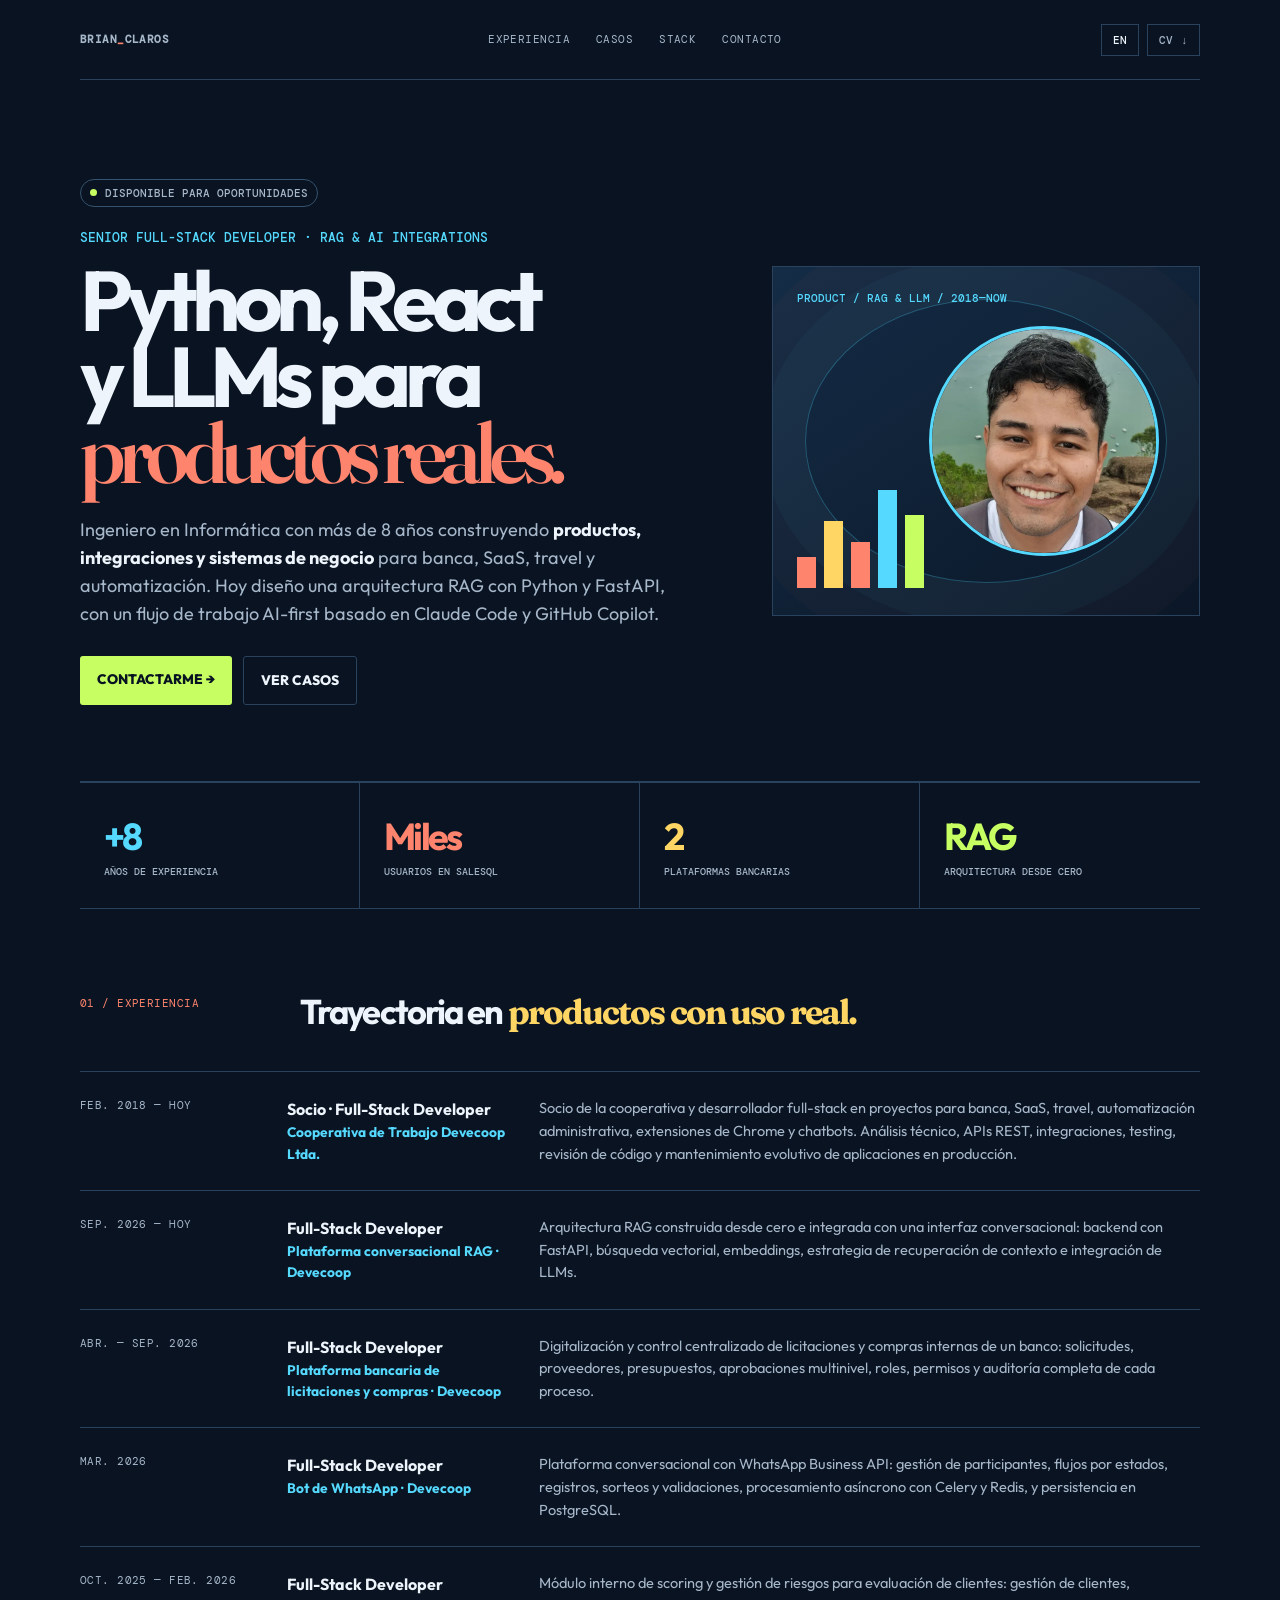
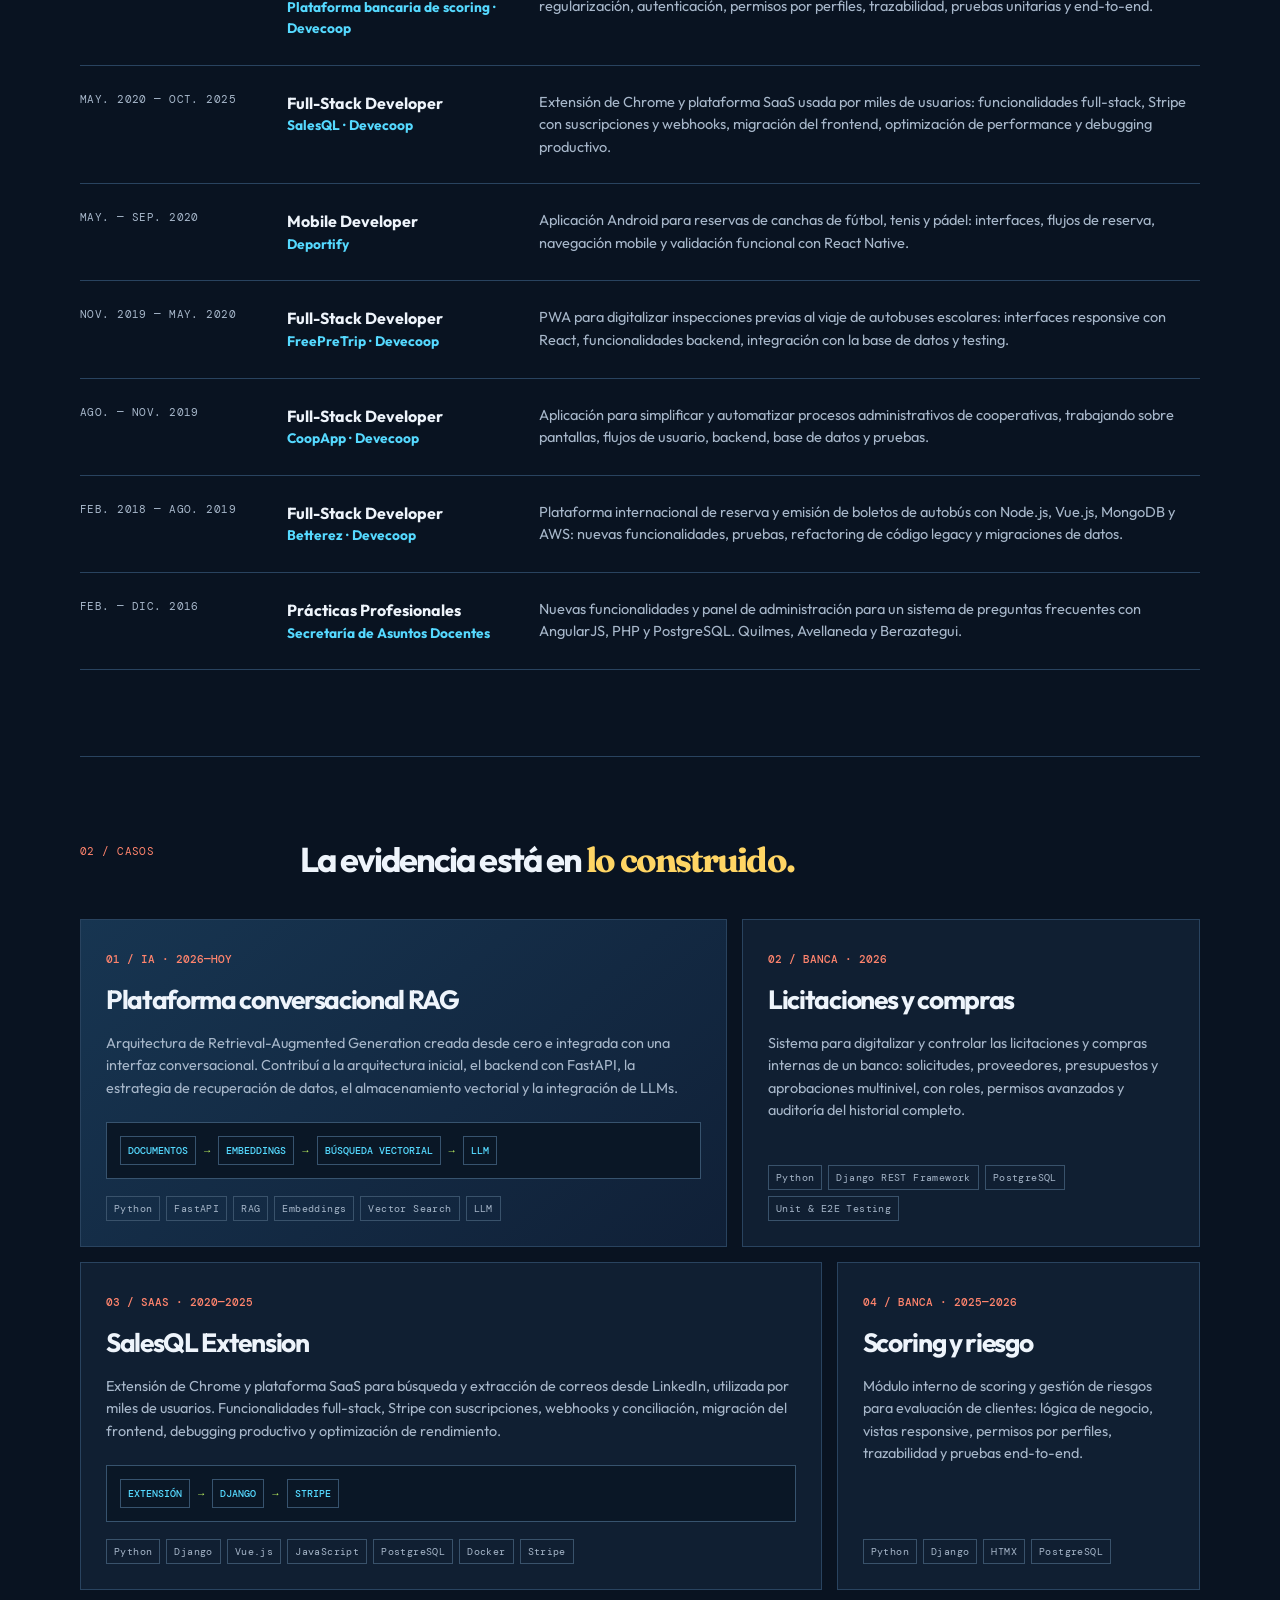
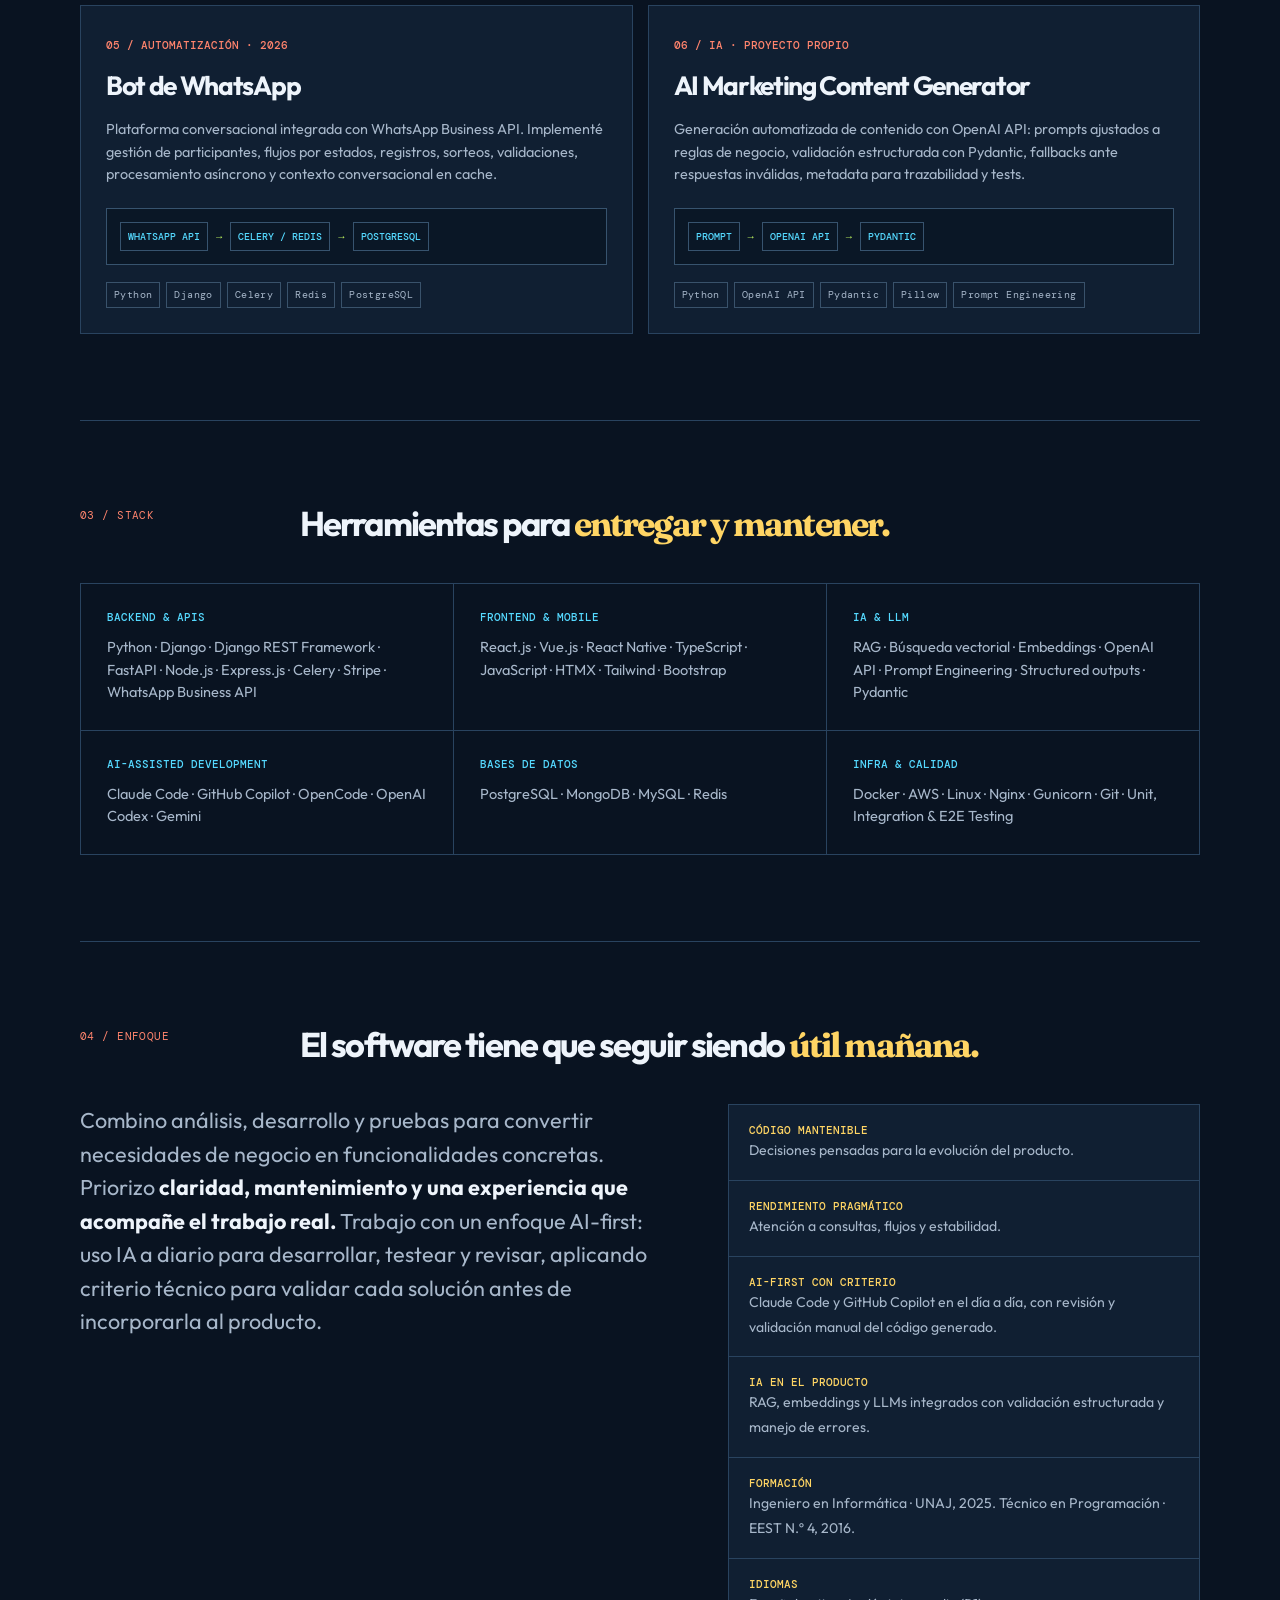
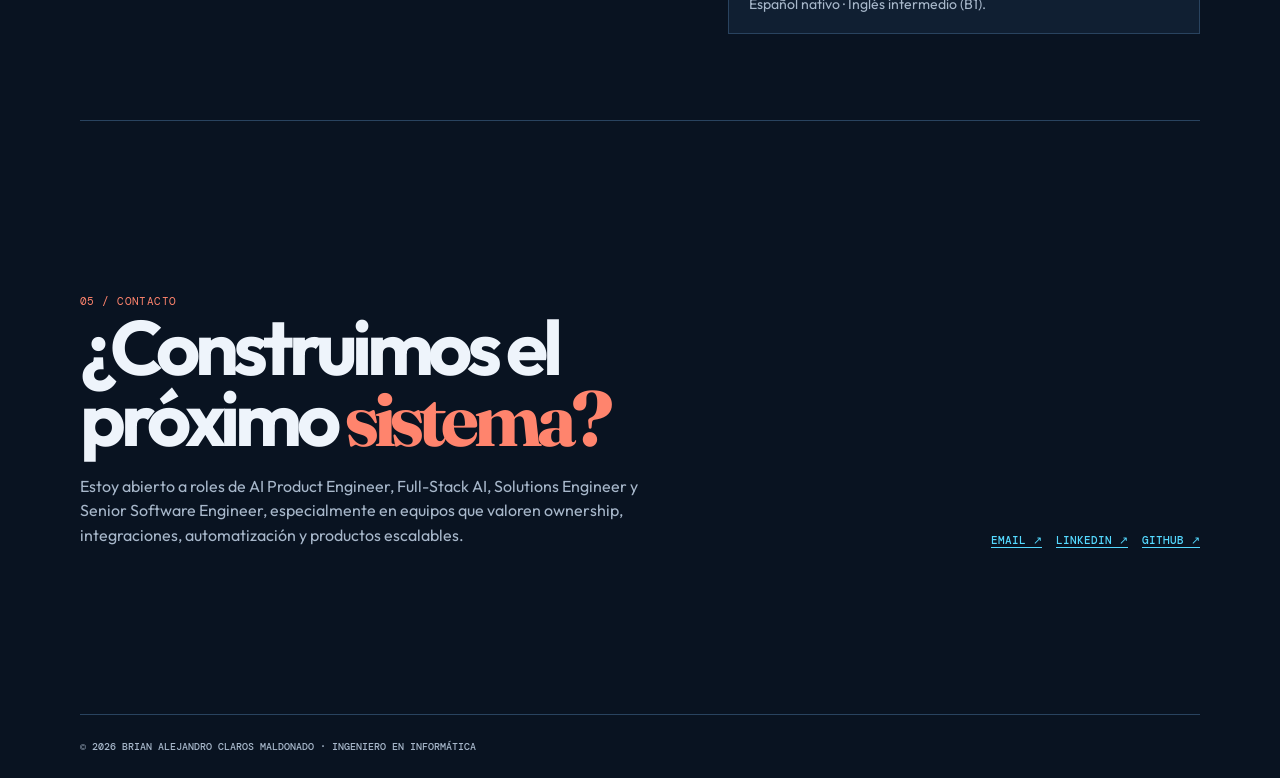
==== commit 1050ed1f: "Actualizar portfolio con el CV actual - Agregar experiencia en plataforma RAG y plataforma bancaria " ====
--- a/index.html
+++ b/index.html
@@ -5,8 +5,18 @@
   <meta charset="utf-8">
   <meta name="viewport" content="width=device-width,initial-scale=1">
   <meta name="description"
-    content="Brian Claros — Software Engineer especializado en Full-Stack, AI Integrations, Python, TypeScript, Django y React.">
-  <title>Brian Claros | Full-Stack & AI Integrations</title>
+    content="Brian Claros — Ingeniero en Informática y Senior Full Stack Developer: React.js, Vue.js, Python, Django, FastAPI, RAG e integraciones con LLMs.">
+  <meta property="og:type" content="website">
+  <meta property="og:url" content="https://brianclaros.github.io/portfolio/">
+  <meta property="og:title" content="Brian Claros | Senior Full Stack Developer · AI">
+  <meta property="og:description"
+    content="Más de 8 años construyendo productos para banca, SaaS y travel. Hoy: arquitectura RAG con Python y FastAPI.">
+  <meta property="og:image" content="https://brianclaros.github.io/portfolio/assets/img/brian-og.jpg">
+  <meta property="og:image:width" content="600">
+  <meta property="og:image:height" content="600">
+  <meta property="og:image:alt" content="Foto de Brian Claros">
+  <meta name="twitter:card" content="summary">
+  <title>Brian Claros | Senior Full Stack Developer · AI</title>
   <link rel="icon" href="assets/favicon.svg" type="image/svg+xml">
   <link rel="preconnect" href="https://fonts.googleapis.com">
   <link rel="preconnect" href="https://fonts.gstatic.com" crossorigin>
@@ -225,14 +235,17 @@
       font: 500 .68rem "DM Mono", monospace
     }
 
-    .signal-bc {
+    .signal-photo {
       position: absolute;
       z-index: 1;
-      right: 30px;
-      bottom: 15px;
-      font: 700 8.5rem/.75 Fraunces, serif;
-      letter-spacing: -.12em;
-      color: var(--text)
+      top: 50%;
+      right: 40px;
+      width: 230px;
+      height: 230px;
+      transform: translateY(-50%);
+      border: 3px solid var(--blue);
+      border-radius: 50%;
+      object-fit: cover
     }
 
     .signal-bars {
@@ -413,6 +426,10 @@
 
     .case.narrow {
       grid-column: span 4
+    }
+
+    .case.half {
+      grid-column: span 6
     }
 
     .case-num {
@@ -619,9 +636,10 @@
         min-height: 215px
       }
 
-      .signal-bc {
-        right: 18px;
-        font-size: 4.5rem
+      .signal-photo {
+        right: 24px;
+        width: 150px;
+        height: 150px
       }
 
       .metrics {
@@ -696,64 +714,89 @@
   <main id="top" class="wrap">
     <section class="hero">
       <div><span class="available"><i></i> DISPONIBLE PARA OPORTUNIDADES</span>
-        <p class="role-label">SOFTWARE ENGINEER · FULL-STACK &amp; AI INTEGRATIONS</p>
-        <h1>Python/Django<br>y JavaScript para<br><em>productos reales.</em></h1>
-        <p class="hero-copy">Construyo <strong>productos, integraciones y sistemas de negocio</strong> para banca, SaaS,
-          travel y operaciones. Trabajo de extremo a extremo en backend, frontend e integraciones, con foco en
-          escalabilidad, mantenibilidad y entrega orientada a negocio.</p>
+        <p class="role-label">SENIOR FULL-STACK DEVELOPER · RAG &amp; AI INTEGRATIONS</p>
+        <h1>Python, React<br>y LLMs para<br><em>productos reales.</em></h1>
+        <p class="hero-copy">Ingeniero en Informática con más de 8 años construyendo <strong>productos, integraciones y
+            sistemas de negocio</strong> para banca, SaaS, travel y automatización. Hoy diseño una arquitectura RAG con
+          Python y FastAPI, con un flujo de trabajo AI-first basado en Claude Code y GitHub Copilot.</p>
         <div class="actions"><a class="button" href="mailto:brianclarosmaldonado@gmail.com">CONTACTARME →</a><a
             class="button alt" href="#cases">VER CASOS</a></div>
       </div>
-      <aside class="signal" aria-label="Composición gráfica de Brian Claros">
-        <p class="signal-title">PRODUCT / AI INTEGRATIONS / 2018—NOW</p>
-        <div class="signal-bars"><i></i><i></i><i></i><i></i><i></i></div><strong class="signal-bc">BC</strong>
+      <aside class="signal">
+        <p class="signal-title">PRODUCT / RAG &amp; LLM / 2018—NOW</p>
+        <img class="signal-photo" src="assets/img/brian.webp" width="640" height="640"
+          alt="Foto de Brian Claros" fetchpriority="high">
+        <div class="signal-bars" aria-hidden="true"><i></i><i></i><i></i><i></i><i></i></div>
       </aside>
     </section>
     <div class="metrics">
       <div class="metric"><b>+8</b><span>AÑOS DE EXPERIENCIA</span></div>
       <div class="metric"><b>Miles</b><span>USUARIOS EN SALESQL</span></div>
-      <div class="metric"><b>4</b><span>CASOS SELECCIONADOS</span></div>
-      <div class="metric"><b>4</b><span>BANCA · SAAS · TRAVEL · OPS</span></div>
+      <div class="metric"><b>2</b><span>PLATAFORMAS BANCARIAS</span></div>
+      <div class="metric"><b>RAG</b><span>ARQUITECTURA DESDE CERO</span></div>
     </div>
     <section id="experience">
       <div class="section-head"><span class="eyebrow">01 / EXPERIENCIA</span>
         <h2>Trayectoria en <em>productos con uso real.</em></h2>
       </div>
       <div class="timeline">
+        <article class="job"><time class="period">FEB. 2018 — HOY</time>
+          <div>
+            <h3>Socio · Full-Stack Developer</h3><b>Cooperativa de Trabajo Devecoop Ltda.</b>
+          </div>
+          <p>Socio de la cooperativa y desarrollador full-stack en proyectos para banca, SaaS, travel, automatización
+            administrativa, extensiones de Chrome y chatbots. Análisis técnico, APIs REST, integraciones, testing,
+            revisión de código y mantenimiento evolutivo de aplicaciones en producción.</p>
+        </article>
+        <article class="job"><time class="period">SEP. 2026 — HOY</time>
+          <div>
+            <h3>Full-Stack Developer</h3><b>Plataforma conversacional RAG · Devecoop</b>
+          </div>
+          <p>Arquitectura RAG construida desde cero e integrada con una interfaz conversacional: backend con FastAPI,
+            búsqueda vectorial, embeddings, estrategia de recuperación de contexto e integración de LLMs.</p>
+        </article>
+        <article class="job"><time class="period">ABR. — SEP. 2026</time>
+          <div>
+            <h3>Full-Stack Developer</h3><b>Plataforma bancaria de licitaciones y compras · Devecoop</b>
+          </div>
+          <p>Digitalización y control centralizado de licitaciones y compras internas de un banco: solicitudes,
+            proveedores, presupuestos, aprobaciones multinivel, roles, permisos y auditoría completa de cada proceso.</p>
+        </article>
         <article class="job"><time class="period">MAR. 2026</time>
           <div>
-            <h3>Full-Stack Software Engineer</h3><b>WhatsApp Business API Chatbot · Devecoop</b>
-          </div>
-          <p>Plataforma de chatbot para participantes: flujos por estados, reglas para registros, sorteos y
-            validaciones, tareas asíncronas con Celery y Redis, y persistencia de contexto en PostgreSQL.</p>
+            <h3>Full-Stack Developer</h3><b>Bot de WhatsApp · Devecoop</b>
+          </div>
+          <p>Plataforma conversacional con WhatsApp Business API: gestión de participantes, flujos por estados,
+            registros, sorteos y validaciones, procesamiento asíncrono con Celery y Redis, y persistencia en PostgreSQL.
+          </p>
         </article>
         <article class="job"><time class="period">OCT. 2025 — FEB. 2026</time>
           <div>
-            <h3>Full-Stack Software Engineer</h3><b>Plataforma bancaria · Devecoop</b>
-          </div>
-          <p>Módulos internos de scoring, riesgo y evaluación de clientes, con control de acceso, trazabilidad,
-            consistencia de datos, pruebas unitarias y end-to-end en un entorno bancario.</p>
+            <h3>Full-Stack Developer</h3><b>Plataforma bancaria de scoring · Devecoop</b>
+          </div>
+          <p>Módulo interno de scoring y gestión de riesgos para evaluación de clientes: gestión de clientes,
+            regularización, autenticación, permisos por perfiles, trazabilidad, pruebas unitarias y end-to-end.</p>
         </article>
         <article class="job"><time class="period">MAY. 2020 — OCT. 2025</time>
           <div>
-            <h3>Full-Stack Software Engineer</h3><b>SalesQL · Devecoop</b>
-          </div>
-          <p>Producto SaaS de prospección con extensión de Chrome usada por miles de usuarios: funcionalidades
-            full-stack, migración de frontend, Stripe, performance, debugging y evolución de flujos críticos.</p>
+            <h3>Full-Stack Developer</h3><b>SalesQL · Devecoop</b>
+          </div>
+          <p>Extensión de Chrome y plataforma SaaS usada por miles de usuarios: funcionalidades full-stack, Stripe con
+            suscripciones y webhooks, migración del frontend, optimización de performance y debugging productivo.</p>
         </article>
         <article class="job"><time class="period">MAY. — SEP. 2020</time>
           <div>
-            <h3>Mobile Developer</h3><b>Deportify · Devecoop</b>
-          </div>
-          <p>Aplicación Android para reservas de canchas de fútbol, tenis y pádel; interfaces, flujos principales,
-            validación funcional y ajustes de experiencia de usuario con React Native.</p>
+            <h3>Mobile Developer</h3><b>Deportify</b>
+          </div>
+          <p>Aplicación Android para reservas de canchas de fútbol, tenis y pádel: interfaces, flujos de reserva,
+            navegación mobile y validación funcional con React Native.</p>
         </article>
         <article class="job"><time class="period">NOV. 2019 — MAY. 2020</time>
           <div>
-            <h3>Full-Stack Developer · PWA Lead</h3><b>FreePreTrip · Devecoop</b>
-          </div>
-          <p>PWA para inspecciones previas al viaje de autobuses escolares: operación en campo, soporte
-            multidispositivo, backend, pruebas y colaboración en una arquitectura offline-first.</p>
+            <h3>Full-Stack Developer</h3><b>FreePreTrip · Devecoop</b>
+          </div>
+          <p>PWA para digitalizar inspecciones previas al viaje de autobuses escolares: interfaces responsive con React,
+            funcionalidades backend, integración con la base de datos y testing.</p>
         </article>
         <article class="job"><time class="period">AGO. — NOV. 2019</time>
           <div>
@@ -764,17 +807,17 @@
         </article>
         <article class="job"><time class="period">FEB. 2018 — AGO. 2019</time>
           <div>
-            <h3>Backend / Full-Stack Developer</h3><b>Betterez · Devecoop</b>
-          </div>
-          <p>Plataforma de reservas y emisión de tickets de transporte internacional: integraciones, pruebas,
-            optimización, refactorización de código legacy y migraciones de datos.</p>
+            <h3>Full-Stack Developer</h3><b>Betterez · Devecoop</b>
+          </div>
+          <p>Plataforma internacional de reserva y emisión de boletos de autobús con Node.js, Vue.js, MongoDB y AWS:
+            nuevas funcionalidades, pruebas, refactoring de código legacy y migraciones de datos.</p>
         </article>
         <article class="job"><time class="period">FEB. — DIC. 2016</time>
           <div>
-            <h3>Software Developer Intern</h3><b>Secretaría de Asuntos Docentes</b>
-          </div>
-          <p>Funciones y paneles de administración para un sistema de preguntas frecuentes de los municipios de Quilmes,
-            Avellaneda y Berazategui.</p>
+            <h3>Prácticas Profesionales</h3><b>Secretaría de Asuntos Docentes</b>
+          </div>
+          <p>Nuevas funcionalidades y panel de administración para un sistema de preguntas frecuentes con AngularJS,
+            PHP y PostgreSQL. Quilmes, Avellaneda y Berazategui.</p>
         </article>
       </div>
     </section>
@@ -784,46 +827,72 @@
       </div>
       <div class="cases">
         <article class="case main">
-          <div><span class="case-num">01 / SAAS · 2020—2025</span>
+          <div><span class="case-num">01 / IA · 2026—HOY</span>
+            <h3>Plataforma conversacional RAG</h3>
+            <p>Arquitectura de Retrieval-Augmented Generation creada desde cero e integrada con una interfaz
+              conversacional. Contribuí a la arquitectura inicial, el backend con FastAPI, la estrategia de recuperación
+              de datos, el almacenamiento vectorial y la integración de LLMs.</p>
+            <div class="case-diagram"><span>DOCUMENTOS</span><b>→</b><span>EMBEDDINGS</span><b>→</b><span>BÚSQUEDA
+                VECTORIAL</span><b>→</b><span>LLM</span></div>
+          </div>
+          <div class="tags"><span class="tag">Python</span><span class="tag">FastAPI</span><span
+              class="tag">RAG</span><span class="tag">Embeddings</span><span class="tag">Vector Search</span><span
+              class="tag">LLM</span></div>
+        </article>
+        <article class="case side">
+          <div><span class="case-num">02 / BANCA · 2026</span>
+            <h3>Licitaciones y compras</h3>
+            <p>Sistema para digitalizar y controlar las licitaciones y compras internas de un banco: solicitudes,
+              proveedores, presupuestos y aprobaciones multinivel, con roles, permisos avanzados y auditoría del
+              historial completo.</p>
+          </div>
+          <div class="tags"><span class="tag">Python</span><span class="tag">Django REST Framework</span><span
+              class="tag">PostgreSQL</span><span class="tag">Unit &amp; E2E Testing</span></div>
+        </article>
+        <article class="case wide">
+          <div><span class="case-num">03 / SAAS · 2020—2025</span>
             <h3>SalesQL Extension</h3>
-            <p>Extensión de Chrome para búsqueda y extracción de contactos desde LinkedIn, utilizada por miles de
-              usuarios. Funcionalidades full-stack, migración de frontend, Stripe para suscripciones y pagos, debugging
-              productivo y optimización de rendimiento.</p>
+            <p>Extensión de Chrome y plataforma SaaS para búsqueda y extracción de correos desde LinkedIn, utilizada
+              por miles de usuarios. Funcionalidades full-stack, Stripe con suscripciones, webhooks y conciliación,
+              migración del frontend, debugging productivo y optimización de rendimiento.</p>
             <div class="case-diagram"><span>EXTENSIÓN</span><b>→</b><span>DJANGO</span><b>→</b><span>STRIPE</span></div>
           </div>
           <div class="tags"><span class="tag">Python</span><span class="tag">Django</span><span
               class="tag">Vue.js</span><span class="tag">JavaScript</span><span class="tag">PostgreSQL</span><span
-              class="tag">Docker</span></div>
-        </article>
-        <article class="case side">
-          <div><span class="case-num">02 / BANCA · 2025—2026</span>
-            <h3>Plataforma bancaria</h3>
-            <p>Módulos internos de scoring, gestión de riesgo y evaluación de clientes. Lógica de negocio, interfaces
-              server-side, autenticación, permisos, trazabilidad, pruebas y ajustes de performance en producción.</p>
+              class="tag">Docker</span><span class="tag">Stripe</span></div>
+        </article>
+        <article class="case narrow">
+          <div><span class="case-num">04 / BANCA · 2025—2026</span>
+            <h3>Scoring y riesgo</h3>
+            <p>Módulo interno de scoring y gestión de riesgos para evaluación de clientes: lógica de negocio, vistas
+              responsive, permisos por perfiles, trazabilidad y pruebas end-to-end.</p>
           </div>
           <div class="tags"><span class="tag">Python</span><span class="tag">Django</span><span
-              class="tag">HTMX</span><span class="tag">Unit &amp; E2E Testing</span></div>
-        </article>
-        <article class="case wide">
-          <div><span class="case-num">03 / AUTOMATIZACIÓN · 2026</span>
-            <h3>WhatsApp Business API Chatbot</h3>
-            <p>Plataforma conversacional para participantes de concursos. Implementé flujos por estados, reglas para
-              registros, sorteos y validaciones, procesamiento asíncrono y persistencia del contexto de conversación.
-            </p>
+              class="tag">HTMX</span><span class="tag">PostgreSQL</span></div>
+        </article>
+        <article class="case half">
+          <div><span class="case-num">05 / AUTOMATIZACIÓN · 2026</span>
+            <h3>Bot de WhatsApp</h3>
+            <p>Plataforma conversacional integrada con WhatsApp Business API. Implementé gestión de participantes,
+              flujos por estados, registros, sorteos, validaciones, procesamiento asíncrono y contexto conversacional en
+              cache.</p>
             <div class="case-diagram"><span>WHATSAPP API</span><b>→</b><span>CELERY /
                 REDIS</span><b>→</b><span>POSTGRESQL</span></div>
           </div>
           <div class="tags"><span class="tag">Python</span><span class="tag">Django</span><span
               class="tag">Celery</span><span class="tag">Redis</span><span class="tag">PostgreSQL</span></div>
         </article>
-        <article class="case narrow">
-          <div><span class="case-num">04 / TRAVEL · 2019—2020</span>
-            <h3>FreePreTrip</h3>
-            <p>PWA offline-first para digitalizar inspecciones previas al viaje de autobuses escolares, diseñada para
-              operación en campo y conectividad limitada.</p>
-          </div>
-          <div class="tags"><span class="tag">React</span><span class="tag">Python</span><span
-              class="tag">Django</span><span class="tag">PWA</span></div>
+        <article class="case half">
+          <div><span class="case-num">06 / IA · PROYECTO PROPIO</span>
+            <h3>AI Marketing Content Generator</h3>
+            <p>Generación automatizada de contenido con OpenAI API: prompts ajustados a reglas de negocio, validación
+              estructurada con Pydantic, fallbacks ante respuestas inválidas, metadata para trazabilidad y tests.</p>
+            <div class="case-diagram"><span>PROMPT</span><b>→</b><span>OPENAI API</span><b>→</b><span>PYDANTIC</span>
+            </div>
+          </div>
+          <div class="tags"><span class="tag">Python</span><span class="tag">OpenAI API</span><span
+              class="tag">Pydantic</span><span class="tag">Pillow</span><span class="tag">Prompt Engineering</span>
+          </div>
         </article>
       </div>
     </section>
@@ -834,15 +903,28 @@
       <div class="stack">
         <article>
           <h3>BACKEND &amp; APIS</h3>
-          <p>Python · Django · Django REST Framework · Node.js · Celery · Redis</p>
+          <p>Python · Django · Django REST Framework · FastAPI · Node.js · Express.js · Celery · Stripe · WhatsApp
+            Business API</p>
         </article>
         <article>
-          <h3>FRONTEND</h3>
-          <p>TypeScript · JavaScript · React · Vue.js · HTMX · React Native</p>
+          <h3>FRONTEND &amp; MOBILE</h3>
+          <p>React.js · Vue.js · React Native · TypeScript · JavaScript · HTMX · Tailwind · Bootstrap</p>
         </article>
         <article>
-          <h3>DATOS &amp; ENTREGA</h3>
-          <p>PostgreSQL · MongoDB · MySQL · Docker · Linux · Git · Testing</p>
+          <h3>IA &amp; LLM</h3>
+          <p>RAG · Búsqueda vectorial · Embeddings · OpenAI API · Prompt Engineering · Structured outputs · Pydantic</p>
+        </article>
+        <article>
+          <h3>AI-ASSISTED DEVELOPMENT</h3>
+          <p>Claude Code · GitHub Copilot · OpenCode · OpenAI Codex · Gemini</p>
+        </article>
+        <article>
+          <h3>BASES DE DATOS</h3>
+          <p>PostgreSQL · MongoDB · MySQL · Redis</p>
+        </article>
+        <article>
+          <h3>INFRA &amp; CALIDAD</h3>
+          <p>Docker · AWS · Linux · Nginx · Gunicorn · Git · Unit, Integration &amp; E2E Testing</p>
         </article>
       </div>
     </section>
@@ -852,15 +934,19 @@
       </div>
       <div class="about">
         <p>Combino análisis, desarrollo y pruebas para convertir necesidades de negocio en funcionalidades concretas.
-          Priorizo <strong>claridad, mantenimiento y una experiencia que acompañe el trabajo real.</strong> Actualmente
-          profundizo en AI-enabled products, agentic workflows, APIs, observabilidad y cloud.</p>
+          Priorizo <strong>claridad, mantenimiento y una experiencia que acompañe el trabajo real.</strong> Trabajo con
+          un enfoque AI-first: uso IA a diario para desarrollar, testear y revisar, aplicando criterio técnico para
+          validar cada solución antes de incorporarla al producto.</p>
         <div class="principles">
           <article><b>CÓDIGO MANTENIBLE</b><span>Decisiones pensadas para la evolución del producto.</span></article>
           <article><b>RENDIMIENTO PRAGMÁTICO</b><span>Atención a consultas, flujos y estabilidad.</span></article>
-          <article><b>AI INTEGRATIONS</b><span>Profundización en productos AI-enabled y workflows con agentes.</span>
-          </article>
+          <article><b>AI-FIRST CON CRITERIO</b><span>Claude Code y GitHub Copilot en el día a día, con revisión y
+              validación manual del código generado.</span></article>
+          <article><b>IA EN EL PRODUCTO</b><span>RAG, embeddings y LLMs integrados con validación estructurada y manejo
+              de errores.</span></article>
           <article><b>FORMACIÓN</b><span>Ingeniero en Informática · UNAJ, 2025. Técnico en Programación · EEST N.º 4,
               2016.</span></article>
+          <article><b>IDIOMAS</b><span>Español nativo · Inglés intermedio (B1).</span></article>
         </div>
       </div>
     </section>
@@ -881,49 +967,64 @@
   <script>
     (() => {
       const translations = {
-        'EXPERIENCIA': 'EXPERIENCE', 'CASOS': 'CASES', 'STACK': 'STACK', 'CONTACTO': 'CONTACT',
+        'EXPERIENCIA': 'EXPERIENCE', 'CASOS': 'CASES', 'CONTACTO': 'CONTACT',
         'DISPONIBLE PARA OPORTUNIDADES': 'AVAILABLE FOR OPPORTUNITIES',
-        'SOFTWARE ENGINEER · FULL-STACK & AI INTEGRATIONS': 'SOFTWARE ENGINEER · FULL-STACK & AI INTEGRATIONS',
-        'Python/Django': 'Python/Django',
-        'y JavaScript para': 'and JavaScript for',
+        'y LLMs para': 'and LLMs for',
         'productos reales.': 'real products.',
-        'Construyo': 'I build',
+        'Ingeniero en Informática con más de 8 años construyendo': 'Computer Engineer with 8+ years building',
         'productos, integraciones y sistemas de negocio': 'products, integrations, and business systems',
-        'para banca, SaaS, travel y operaciones. Trabajo de extremo a extremo en backend, frontend e integraciones, con foco en escalabilidad, mantenibilidad y entrega orientada a negocio.': 'for banking, SaaS, travel, and operations. I work end-to-end across backend, frontend, and integrations, focusing on scalability, maintainability, and business-driven delivery.',
+        'para banca, SaaS, travel y automatización. Hoy diseño una arquitectura RAG con Python y FastAPI, con un flujo de trabajo AI-first basado en Claude Code y GitHub Copilot.': 'for banking, SaaS, travel, and automation. Today I am designing a RAG architecture with Python and FastAPI, using an AI-first workflow built on Claude Code and GitHub Copilot.',
         'CONTACTARME →': 'CONTACT ME →', 'VER CASOS': 'VIEW CASES',
-        'AÑOS DE EXPERIENCIA': 'YEARS OF EXPERIENCE', 'USUARIOS EN SALESQL': 'SALESQL USERS', 'CASOS SELECCIONADOS': 'SELECTED CASE STUDIES', 'BANCA · SAAS · TRAVEL · OPS': 'BANKING · SAAS · TRAVEL · OPS',
+        'AÑOS DE EXPERIENCIA': 'YEARS OF EXPERIENCE', 'Miles': 'Thousands', 'USUARIOS EN SALESQL': 'SALESQL USERS', 'PLATAFORMAS BANCARIAS': 'BANKING PLATFORMS', 'ARQUITECTURA DESDE CERO': 'ARCHITECTURE BUILT FROM SCRATCH',
         '01 / EXPERIENCIA': '01 / EXPERIENCE', 'Trayectoria en': 'Experience across', 'productos con uso real.': 'products with real users.',
-        'MAR. 2026': 'MAR. 2026', 'Full-Stack Software Engineer': 'Full-Stack Software Engineer', 'WhatsApp Business API Chatbot · Devecoop': 'WhatsApp Business API Chatbot · Devecoop',
-        'Plataforma de chatbot para participantes: flujos por estados, reglas para registros, sorteos y validaciones, tareas asíncronas con Celery y Redis, y persistencia de contexto en PostgreSQL.': 'Chatbot platform for participants: state-based flows, registration, draw, and validation rules, asynchronous tasks with Celery and Redis, and PostgreSQL conversation-context persistence.',
-        'OCT. 2025 — FEB. 2026': 'OCT. 2025 — FEB. 2026', 'Plataforma bancaria · Devecoop': 'Plataforma bancaria · Devecoop',
-        'Módulos internos de scoring, riesgo y evaluación de clientes, con control de acceso, trazabilidad, consistencia de datos, pruebas unitarias y end-to-end en un entorno bancario.': 'Internal scoring, risk, and customer-evaluation modules with access control, traceability, data consistency, unit tests, and end-to-end tests in a banking environment.',
-        'MAY. 2020 — OCT. 2025': 'MAY 2020 — OCT 2025', 'SalesQL · Devecoop': 'SalesQL · Devecoop',
-        'Producto SaaS de prospección con extensión de Chrome usada por miles de usuarios: funcionalidades full-stack, migración de frontend, Stripe, performance, debugging y evolución de flujos críticos.': 'SaaS prospecting product with a Chrome extension used by thousands of users: full-stack features, frontend migration, Stripe, performance, debugging, and evolution of critical workflows.',
-        'MAY. — SEP. 2020': 'MAY — SEP 2020', 'Mobile Developer': 'Mobile Developer', 'Deportify · Devecoop': 'Deportify · Devecoop',
-        'Aplicación Android para reservas de canchas de fútbol, tenis y pádel; interfaces, flujos principales, validación funcional y ajustes de experiencia de usuario con React Native.': 'Android app for football, tennis, and padel court bookings; interfaces, primary flows, functional validation, and UX adjustments with React Native.',
-        'NOV. 2019 — MAY. 2020': 'NOV 2019 — MAY 2020', 'Full-Stack Developer · PWA Lead': 'Full-Stack Developer · PWA Lead', 'FreePreTrip · Devecoop': 'FreePreTrip · Devecoop',
-        'PWA para inspecciones previas al viaje de autobuses escolares: operación en campo, soporte multidispositivo, backend, pruebas y colaboración en una arquitectura offline-first.': 'PWA for pre-trip school-bus inspections: field operations, multi-device support, backend, testing, and collaboration on an offline-first architecture.',
-        'AGO. — NOV. 2019': 'AUG — NOV 2019', 'Full-Stack Developer': 'Full-Stack Developer', 'CoopApp · Devecoop': 'CoopApp · Devecoop',
+        'FEB. 2018 — HOY': 'FEB 2018 — NOW', 'Socio · Full-Stack Developer': 'Partner · Full-Stack Developer', 'Cooperativa de Trabajo Devecoop Ltda.': 'Devecoop (worker cooperative)',
+        'Socio de la cooperativa y desarrollador full-stack en proyectos para banca, SaaS, travel, automatización administrativa, extensiones de Chrome y chatbots. Análisis técnico, APIs REST, integraciones, testing, revisión de código y mantenimiento evolutivo de aplicaciones en producción.': 'Cooperative partner and full-stack developer on projects for banking, SaaS, travel, administrative automation, Chrome extensions, and chatbots. Technical analysis, REST APIs, integrations, testing, code review, and ongoing maintenance of production applications.',
+        'SEP. 2026 — HOY': 'SEP 2026 — NOW', 'Plataforma conversacional RAG · Devecoop': 'RAG conversational platform · Devecoop',
+        'Arquitectura RAG construida desde cero e integrada con una interfaz conversacional: backend con FastAPI, búsqueda vectorial, embeddings, estrategia de recuperación de contexto e integración de LLMs.': 'RAG architecture built from scratch and integrated with a conversational interface: FastAPI backend, vector search, embeddings, context-retrieval strategy, and LLM integration.',
+        'ABR. — SEP. 2026': 'APR — SEP 2026', 'Plataforma bancaria de licitaciones y compras · Devecoop': 'Banking procurement & tenders platform · Devecoop',
+        'Digitalización y control centralizado de licitaciones y compras internas de un banco: solicitudes, proveedores, presupuestos, aprobaciones multinivel, roles, permisos y auditoría completa de cada proceso.': 'Digitization and centralized control of a bank\'s internal tenders and purchasing: requests, suppliers, budgets, multi-level approvals, roles, permissions, and a full audit trail for every process.',
+        'MAR. 2026': 'MAR 2026', 'Bot de WhatsApp · Devecoop': 'WhatsApp Bot · Devecoop',
+        'Plataforma conversacional con WhatsApp Business API: gestión de participantes, flujos por estados, registros, sorteos y validaciones, procesamiento asíncrono con Celery y Redis, y persistencia en PostgreSQL.': 'Conversational platform on the WhatsApp Business API: participant management, state-based flows, registrations, draws, and validations, asynchronous processing with Celery and Redis, and PostgreSQL persistence.',
+        'OCT. 2025 — FEB. 2026': 'OCT 2025 — FEB 2026', 'Plataforma bancaria de scoring · Devecoop': 'Banking scoring platform · Devecoop',
+        'Módulo interno de scoring y gestión de riesgos para evaluación de clientes: gestión de clientes, regularización, autenticación, permisos por perfiles, trazabilidad, pruebas unitarias y end-to-end.': 'Internal scoring and risk-management module for customer evaluation: customer management, regularization, authentication, role-based permissions, traceability, unit and end-to-end tests.',
+        'MAY. 2020 — OCT. 2025': 'MAY 2020 — OCT 2025',
+        'Extensión de Chrome y plataforma SaaS usada por miles de usuarios: funcionalidades full-stack, Stripe con suscripciones y webhooks, migración del frontend, optimización de performance y debugging productivo.': 'Chrome extension and SaaS platform used by thousands of users: full-stack features, Stripe subscriptions and webhooks, frontend migration, performance optimization, and production debugging.',
+        'MAY. — SEP. 2020': 'MAY — SEP 2020',
+        'Aplicación Android para reservas de canchas de fútbol, tenis y pádel: interfaces, flujos de reserva, navegación mobile y validación funcional con React Native.': 'Android app for football, tennis, and padel court bookings: interfaces, booking flows, mobile navigation, and functional validation with React Native.',
+        'NOV. 2019 — MAY. 2020': 'NOV 2019 — MAY 2020',
+        'PWA para digitalizar inspecciones previas al viaje de autobuses escolares: interfaces responsive con React, funcionalidades backend, integración con la base de datos y testing.': 'PWA to digitize school-bus pre-trip inspections: responsive React interfaces, backend features, database integration, and testing.',
+        'AGO. — NOV. 2019': 'AUG — NOV 2019',
         'Aplicación para simplificar y automatizar procesos administrativos de cooperativas, trabajando sobre pantallas, flujos de usuario, backend, base de datos y pruebas.': 'Application to simplify and automate cooperative administrative processes, covering screens, user flows, backend, database, and testing.',
-        'FEB. 2018 — AGO. 2019': 'FEB 2018 — AUG 2019', 'Backend / Full-Stack Developer': 'Backend / Full-Stack Developer', 'Betterez · Devecoop': 'Betterez · Devecoop',
-        'Plataforma de reservas y emisión de tickets de transporte internacional: integraciones, pruebas, optimización, refactorización de código legacy y migraciones de datos.': 'International transport ticketing and booking platform: integrations, testing, optimization, legacy-code refactoring, and data migrations.',
-        'FEB. — DIC. 2016': 'FEB — DEC 2016', 'Software Developer Intern': 'Software Developer Intern', 'Secretaría de Asuntos Docentes': 'Secretaría de Asuntos Docentes',
-        'Funciones y paneles de administración para un sistema de preguntas frecuentes de los municipios de Quilmes, Avellaneda y Berazategui.': 'Features and administration panels for a FAQ system used by the Quilmes, Avellaneda, and Berazategui municipalities.',
+        'FEB. 2018 — AGO. 2019': 'FEB 2018 — AUG 2019',
+        'Plataforma internacional de reserva y emisión de boletos de autobús con Node.js, Vue.js, MongoDB y AWS: nuevas funcionalidades, pruebas, refactoring de código legacy y migraciones de datos.': 'International bus booking and ticketing platform with Node.js, Vue.js, MongoDB, and AWS: new features, testing, legacy-code refactoring, and data migrations.',
+        'FEB. — DIC. 2016': 'FEB — DEC 2016', 'Prácticas Profesionales': 'Software Development Internship',
+        'Nuevas funcionalidades y panel de administración para un sistema de preguntas frecuentes con AngularJS, PHP y PostgreSQL. Quilmes, Avellaneda y Berazategui.': 'New features and an admin panel for a FAQ system built with AngularJS, PHP, and PostgreSQL. Quilmes, Avellaneda, and Berazategui.',
         '02 / CASOS': '02 / CASE STUDIES', 'La evidencia está en': 'Evidence lives in', 'lo construido.': 'what was built.',
-        '01 / SAAS · 2020—2025': '01 / SAAS · 2020—2025', 'SalesQL Extension': 'SalesQL Extension',
-        'Extensión de Chrome para búsqueda y extracción de contactos desde LinkedIn, utilizada por miles de usuarios. Funcionalidades full-stack, migración de frontend, Stripe para suscripciones y pagos, debugging productivo y optimización de rendimiento.': 'Chrome extension for searching and extracting LinkedIn contact data, used by thousands of users. Full-stack features, frontend migration, Stripe subscriptions and payments, production debugging, and performance optimization.',
-        'EXTENSIÓN': 'EXTENSION', '02 / BANCA · 2025—2026': '02 / BANKING · 2025—2026', 'Plataforma bancaria': 'Plataforma bancaria',
-        'Módulos internos de scoring, gestión de riesgo y evaluación de clientes. Lógica de negocio, interfaces server-side, autenticación, permisos, trazabilidad, pruebas y ajustes de performance en producción.': 'Internal scoring, risk-management, and customer-evaluation modules. Business logic, server-side interfaces, authentication, permissions, traceability, testing, and production performance adjustments.',
-        '03 / AUTOMATIZACIÓN · 2026': '03 / AUTOMATION · 2026', 'WhatsApp Business API Chatbot': 'WhatsApp Business API Chatbot',
-        'Plataforma conversacional para participantes de concursos. Implementé flujos por estados, reglas para registros, sorteos y validaciones, procesamiento asíncrono y persistencia del contexto de conversación.': 'Conversational platform for contest participants. Implemented state-based flows, registration, draw, and validation rules, asynchronous processing, and conversation-context persistence.',
-        '04 / TRAVEL · 2019—2020': '04 / TRAVEL · 2019—2020',
-        'PWA offline-first para digitalizar inspecciones previas al viaje de autobuses escolares, diseñada para operación en campo y conectividad limitada.': 'Offline-first PWA to digitize school-bus pre-trip inspections, designed for field operations and limited connectivity.',
-        '03 / STACK': '03 / STACK', 'Herramientas para': 'Tools to', 'entregar y mantener.': 'ship and maintain.', 'BACKEND & APIS': 'BACKEND & APIS', 'FRONTEND': 'FRONTEND', 'DATOS & ENTREGA': 'DATA & DELIVERY',
+        '01 / IA · 2026—HOY': '01 / AI · 2026—NOW', 'Plataforma conversacional RAG': 'RAG conversational platform',
+        'Arquitectura de Retrieval-Augmented Generation creada desde cero e integrada con una interfaz conversacional. Contribuí a la arquitectura inicial, el backend con FastAPI, la estrategia de recuperación de datos, el almacenamiento vectorial y la integración de LLMs.': 'Retrieval-Augmented Generation architecture built from scratch and integrated with a conversational interface. I contributed to the initial architecture, the FastAPI backend, the data-retrieval strategy, vector storage, and LLM integration.',
+        'DOCUMENTOS': 'DOCUMENTS', 'BÚSQUEDA VECTORIAL': 'VECTOR SEARCH',
+        '02 / BANCA · 2026': '02 / BANKING · 2026', 'Licitaciones y compras': 'Procurement & tenders',
+        'Sistema para digitalizar y controlar las licitaciones y compras internas de un banco: solicitudes, proveedores, presupuestos y aprobaciones multinivel, con roles, permisos avanzados y auditoría del historial completo.': 'System to digitize and control a bank\'s internal tenders and purchasing: requests, suppliers, budgets, and multi-level approvals, with roles, advanced permissions, and a full audit history.',
+        '03 / SAAS · 2020—2025': '03 / SAAS · 2020—2025',
+        'Extensión de Chrome y plataforma SaaS para búsqueda y extracción de correos desde LinkedIn, utilizada por miles de usuarios. Funcionalidades full-stack, Stripe con suscripciones, webhooks y conciliación, migración del frontend, debugging productivo y optimización de rendimiento.': 'Chrome extension and SaaS platform for finding and extracting emails from LinkedIn, used by thousands of users. Full-stack features, Stripe subscriptions, webhooks, and reconciliation, frontend migration, production debugging, and performance optimization.',
+        'EXTENSIÓN': 'EXTENSION',
+        '04 / BANCA · 2025—2026': '04 / BANKING · 2025—2026', 'Scoring y riesgo': 'Scoring & risk',
+        'Módulo interno de scoring y gestión de riesgos para evaluación de clientes: lógica de negocio, vistas responsive, permisos por perfiles, trazabilidad y pruebas end-to-end.': 'Internal scoring and risk-management module for customer evaluation: business logic, responsive views, role-based permissions, traceability, and end-to-end tests.',
+        '05 / AUTOMATIZACIÓN · 2026': '05 / AUTOMATION · 2026', 'Bot de WhatsApp': 'WhatsApp Bot',
+        'Plataforma conversacional integrada con WhatsApp Business API. Implementé gestión de participantes, flujos por estados, registros, sorteos, validaciones, procesamiento asíncrono y contexto conversacional en cache.': 'Conversational platform integrated with the WhatsApp Business API. I implemented participant management, state-based flows, registrations, draws, validations, asynchronous processing, and cached conversation context.',
+        '06 / IA · PROYECTO PROPIO': '06 / AI · SIDE PROJECT',
+        'Generación automatizada de contenido con OpenAI API: prompts ajustados a reglas de negocio, validación estructurada con Pydantic, fallbacks ante respuestas inválidas, metadata para trazabilidad y tests.': 'Automated content generation with the OpenAI API: prompts tuned to business rules, structured validation with Pydantic, fallbacks for invalid responses, traceability metadata, and tests.',
+        'Herramientas para': 'Tools to', 'entregar y mantener.': 'ship and maintain.', 'IA & LLM': 'AI & LLM', 'BASES DE DATOS': 'DATABASES', 'INFRA & CALIDAD': 'INFRA & QUALITY',
+        'RAG · Búsqueda vectorial · Embeddings · OpenAI API · Prompt Engineering · Structured outputs · Pydantic': 'RAG · Vector search · Embeddings · OpenAI API · Prompt Engineering · Structured outputs · Pydantic',
         '04 / ENFOQUE': '04 / FOCUS', 'El software tiene que seguir siendo': 'Software should stay', 'útil mañana.': 'useful tomorrow.',
         'Combino análisis, desarrollo y pruebas para convertir necesidades de negocio en funcionalidades concretas. Priorizo': 'I combine analysis, development, and testing to turn business needs into concrete functionality. I prioritize',
         'claridad, mantenimiento y una experiencia que acompañe el trabajo real.': 'clarity, maintainability, and an experience that supports real work.',
-        'Actualmente profundizo en AI-enabled products, agentic workflows, APIs, observabilidad y cloud.': 'I am currently deepening my focus on AI-enabled products, agentic workflows, APIs, observability, and cloud.',
-        'CÓDIGO MANTENIBLE': 'MAINTAINABLE CODE', 'Decisiones pensadas para la evolución del producto.': 'Decisions designed for product evolution.', 'RENDIMIENTO PRAGMÁTICO': 'PRAGMATIC PERFORMANCE', 'Atención a consultas, flujos y estabilidad.': 'Attention to queries, workflows, and stability.', 'AI INTEGRATIONS': 'AI INTEGRATIONS', 'Profundización en productos AI-enabled y workflows con agentes.': 'Deepening expertise in AI-enabled products and agentic workflows.', 'FORMACIÓN': 'EDUCATION', 'Ingeniero en Informática · UNAJ, 2025. Técnico en Programación · EEST N.º 4, 2016.': 'Computer Engineer · UNAJ, 2025. Programming Technician · EEST No. 4, 2016.',
+        'Trabajo con un enfoque AI-first: uso IA a diario para desarrollar, testear y revisar, aplicando criterio técnico para validar cada solución antes de incorporarla al producto.': 'I work AI-first: I use AI daily to build, test, and review, applying technical judgment to validate every solution before it reaches the product.',
+        'CÓDIGO MANTENIBLE': 'MAINTAINABLE CODE', 'Decisiones pensadas para la evolución del producto.': 'Decisions designed for product evolution.', 'RENDIMIENTO PRAGMÁTICO': 'PRAGMATIC PERFORMANCE', 'Atención a consultas, flujos y estabilidad.': 'Attention to queries, workflows, and stability.',
+        'AI-FIRST CON CRITERIO': 'AI-FIRST WITH JUDGMENT', 'Claude Code y GitHub Copilot en el día a día, con revisión y validación manual del código generado.': 'Claude Code and GitHub Copilot every day, with manual review and validation of generated code.',
+        'IA EN EL PRODUCTO': 'AI IN THE PRODUCT', 'RAG, embeddings y LLMs integrados con validación estructurada y manejo de errores.': 'RAG, embeddings, and LLMs integrated with structured validation and error handling.',
+        'FORMACIÓN': 'EDUCATION', 'Ingeniero en Informática · UNAJ, 2025. Técnico en Programación · EEST N.º 4, 2016.': 'Computer Engineer · UNAJ, 2025. Programming Technician · EEST No. 4, 2016.',
+        'IDIOMAS': 'LANGUAGES', 'Español nativo · Inglés intermedio (B1).': 'Spanish (native) · English (intermediate, B1).',
         '05 / CONTACTO': '05 / CONTACT', '¿Construimos el próximo': 'Should we build the next', 'sistema?': 'system?',
         'Estoy abierto a roles de AI Product Engineer, Full-Stack AI, Solutions Engineer y Senior Software Engineer, especialmente en equipos que valoren ownership, integraciones, automatización y productos escalables.': 'I am open to AI Product Engineer, Full-Stack AI, Solutions Engineer, and Senior Software Engineer roles, especially in teams that value ownership, integrations, automation, and scalable products.',
         '© 2026 BRIAN ALEJANDRO CLAROS MALDONADO · INGENIERO EN INFORMÁTICA': '© 2026 BRIAN ALEJANDRO CLAROS MALDONADO · COMPUTER ENGINEER'
@@ -935,15 +1036,15 @@
           [...element.childNodes].filter((node) => node.nodeType === Node.TEXT_NODE).forEach((node) => {
             const source = node.datasetSource || node.nodeValue;
             if (!node.datasetSource) node.datasetSource = source;
-            const key = source.trim();
-            if (lang === 'en' && translations[key]) node.nodeValue = source.replace(key, translations[key]);
+            const key = source.replace(/\s+/g, ' ').trim();
+            if (lang === 'en' && translations[key]) node.nodeValue = source.match(/^\s*/)[0] + translations[key] + source.match(/\s*$/)[0];
             if (lang === 'es') node.nodeValue = source;
           });
         });
         document.documentElement.lang = lang;
         button.textContent = lang === 'es' ? 'EN' : 'ES';
         button.setAttribute('aria-label', lang === 'es' ? 'Switch to English' : 'Cambiar a español');
-        document.title = lang === 'es' ? 'Brian Claros | Full-Stack & AI Integrations' : 'Brian Claros | Full-Stack & AI Integrations';
+        document.title = 'Brian Claros | Senior Full Stack Developer · AI';
       };
       button.addEventListener('click', () => { language = language === 'es' ? 'en' : 'es'; translate(language); });
     })();
